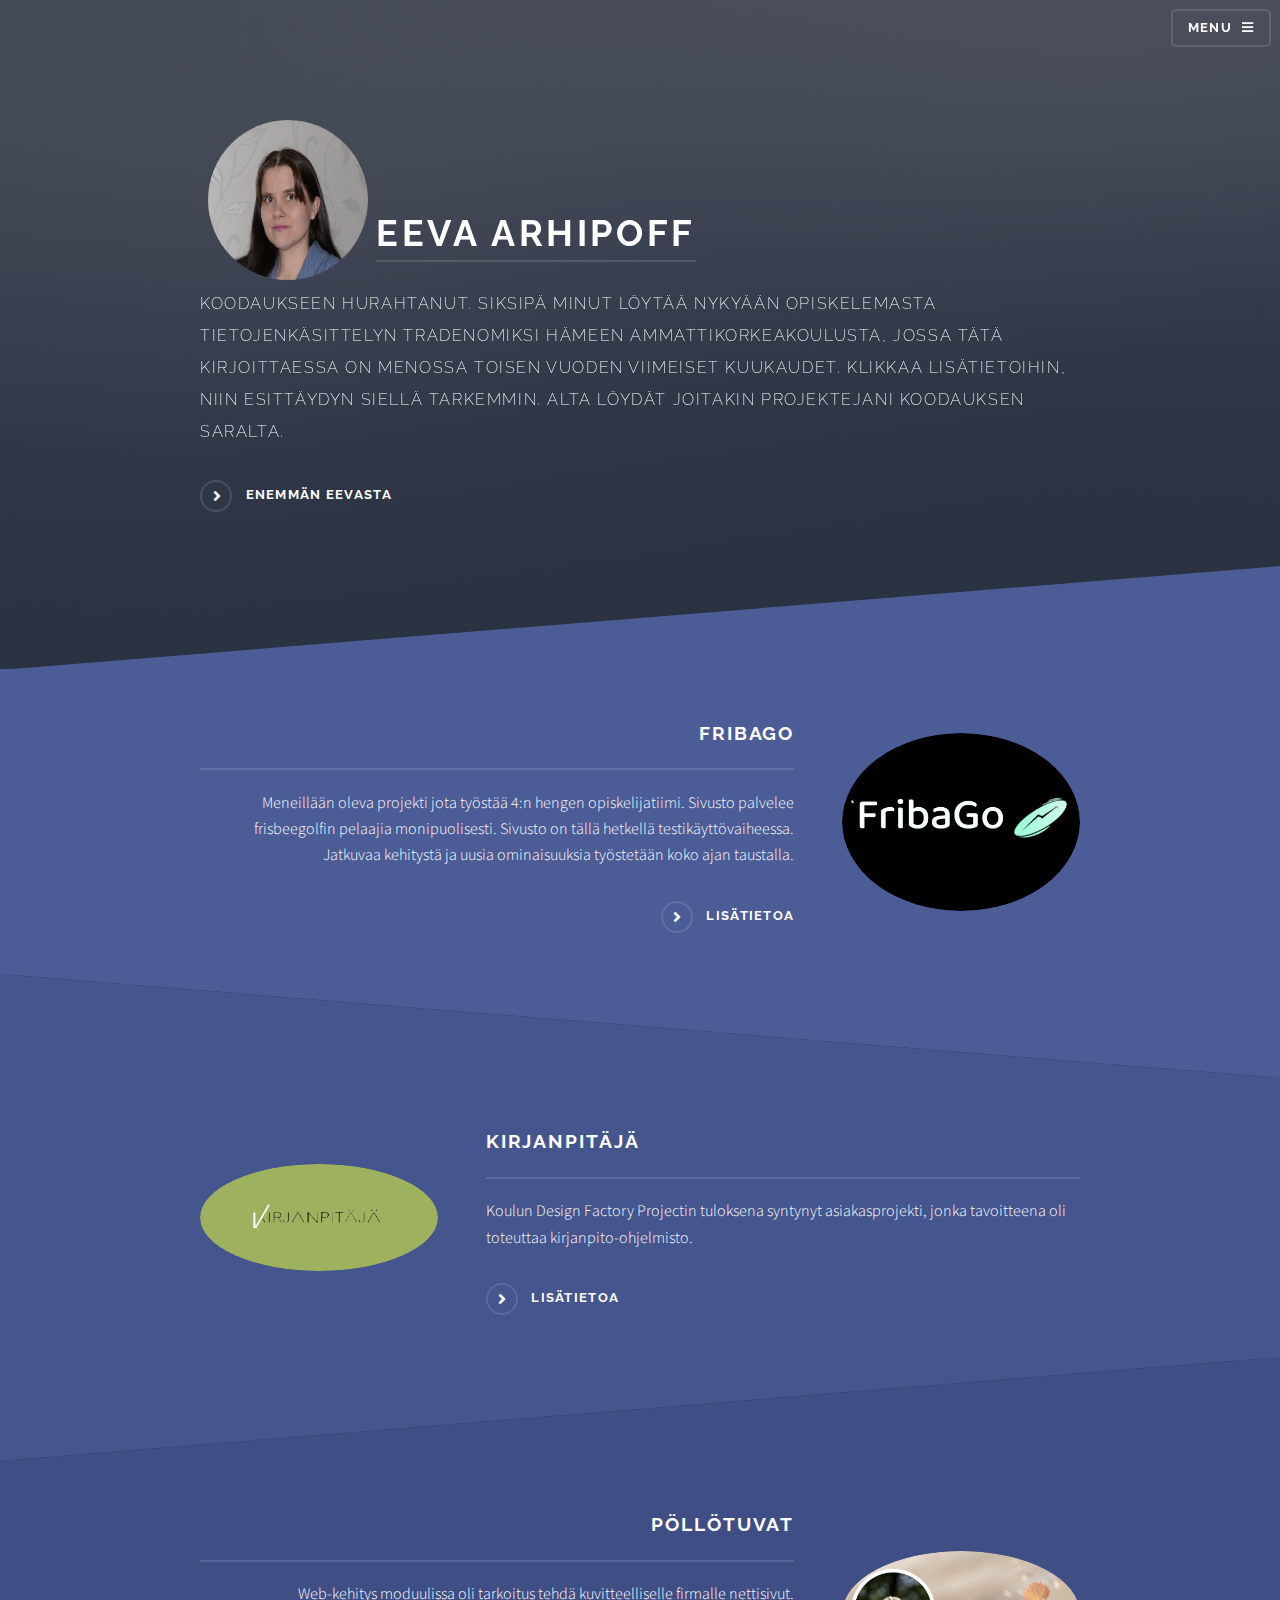
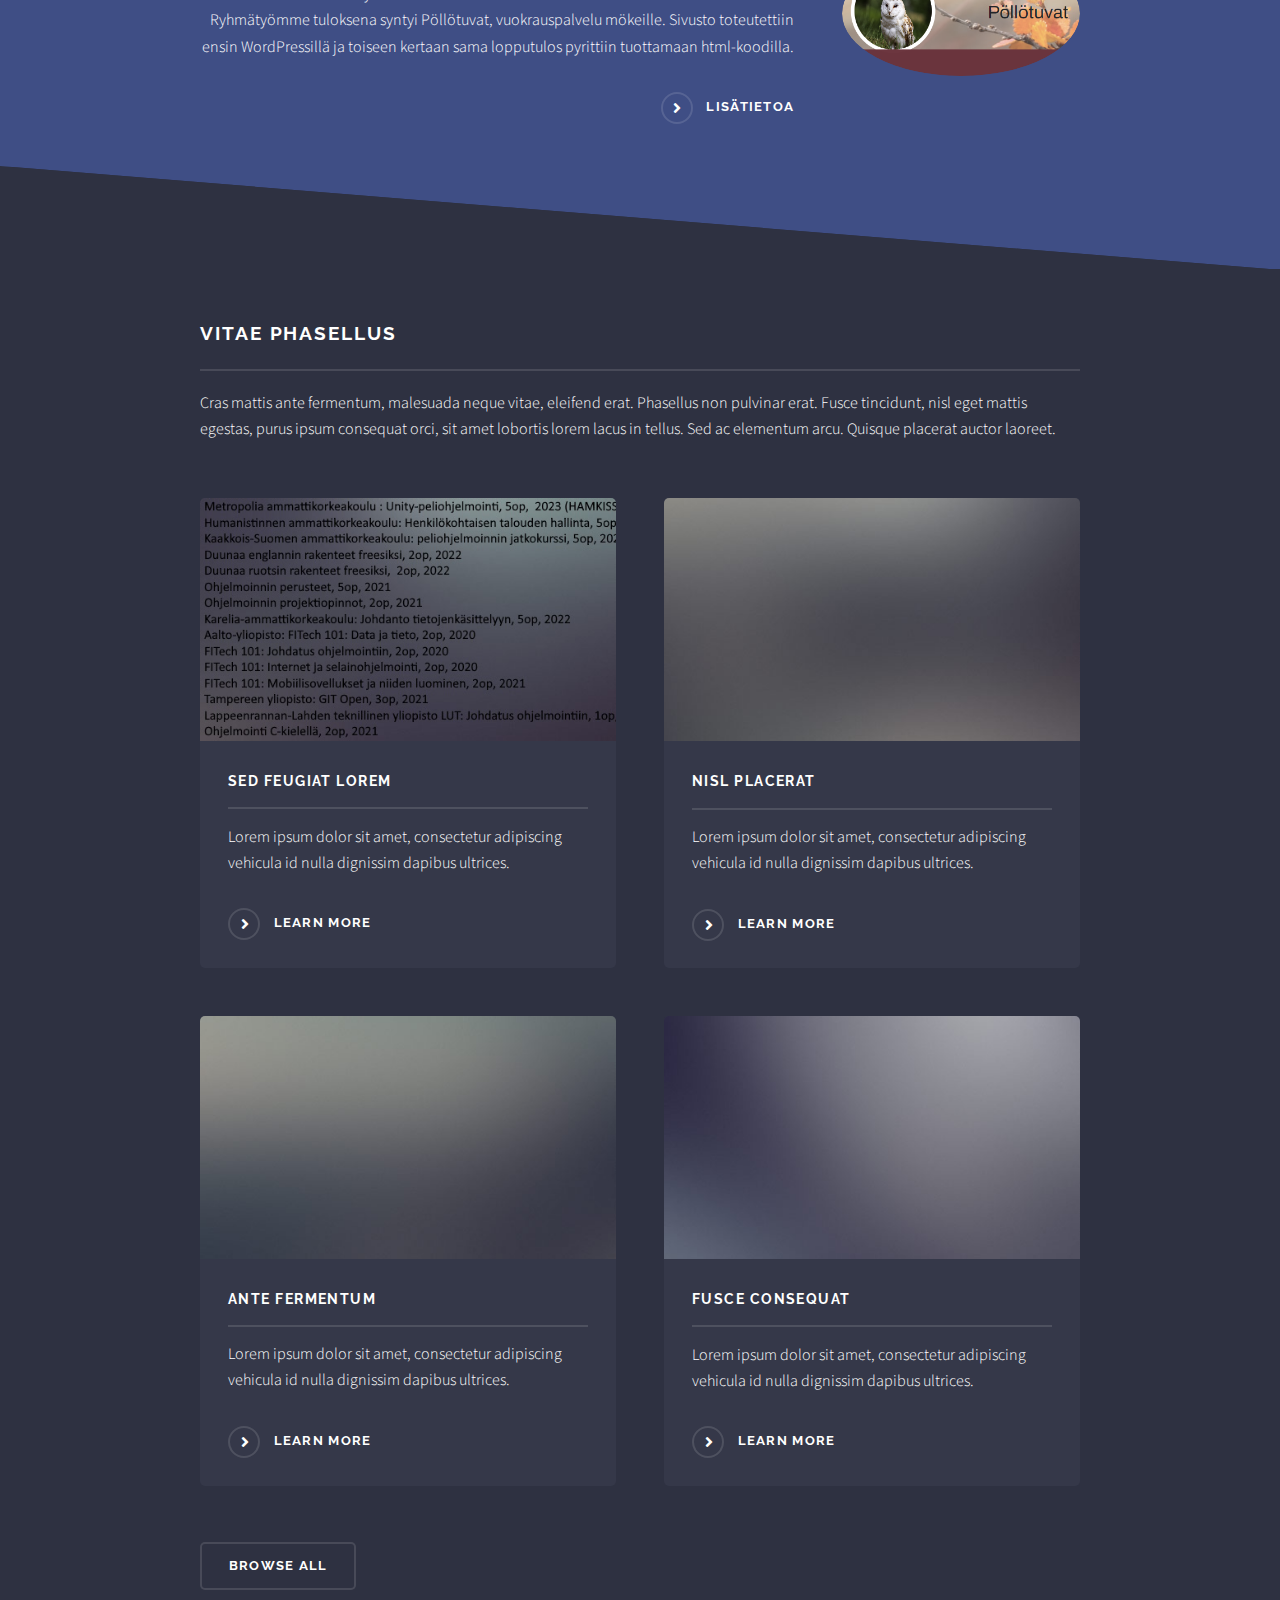
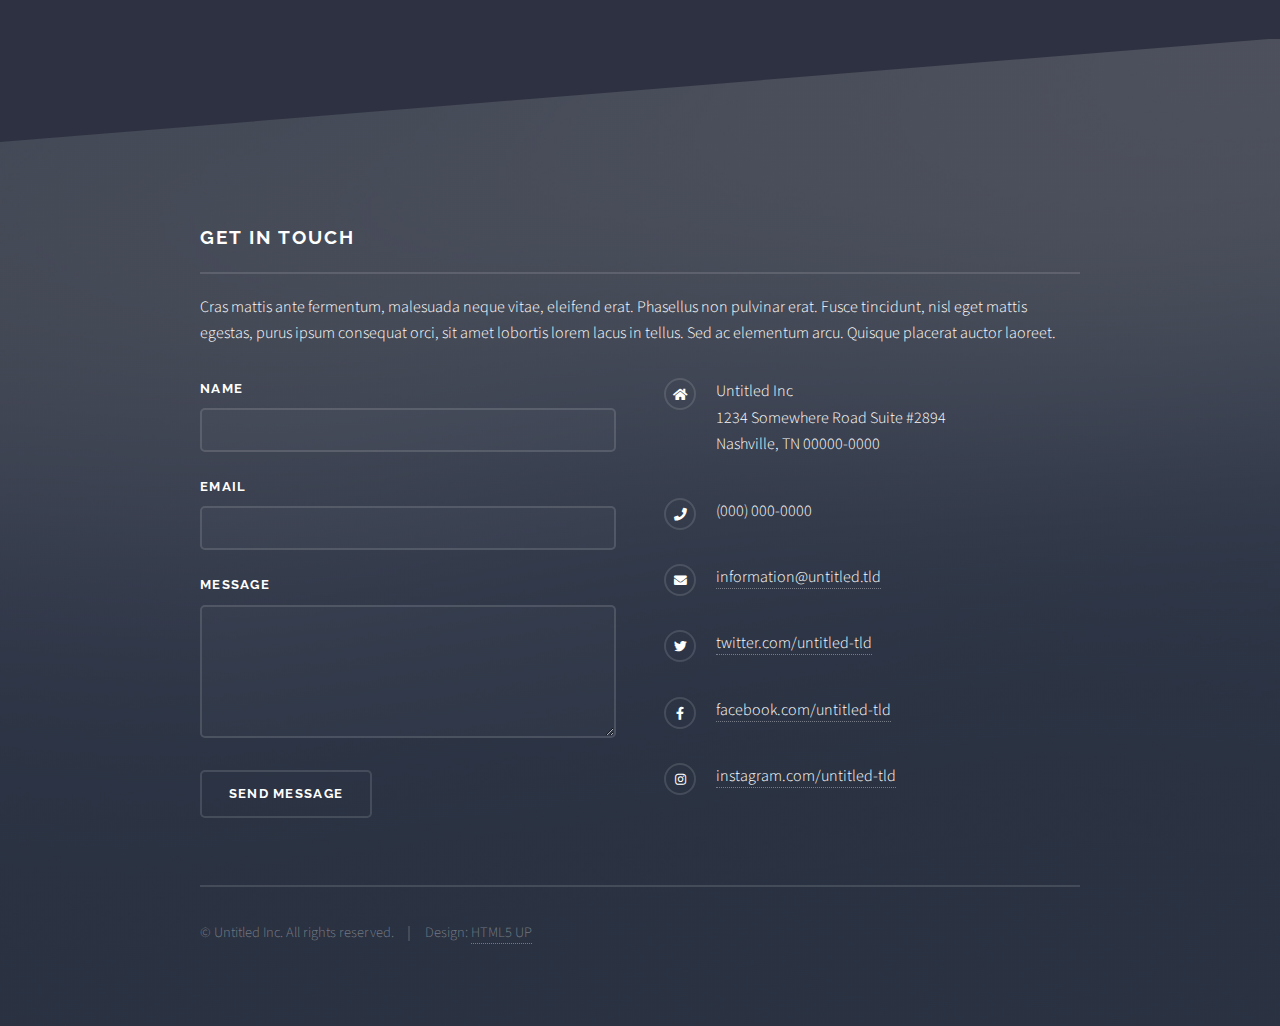
==== index.html @ c04f0156 "First version  added" ====
<!DOCTYPE HTML>
<!--
	Solid State by HTML5 UP
	html5up.net | @ajlkn
	Free for personal and commercial use under the CCA 3.0 license (html5up.net/license)
-->
<html>
	<head>
		<title>Eeva Arhipoff</title>
		<meta charset="utf-8" />
		<meta name="viewport" content="width=device-width, initial-scale=1, user-scalable=no" />
		<link rel="stylesheet" href="assets/css/main.css" />
		<noscript><link rel="stylesheet" href="assets/css/noscript.css" /></noscript>
	</head>
	<body class="is-preload">

		<!-- Page Wrapper -->
			<div id="page-wrapper">

				<!-- Header -->
					<header id="header" class="alt">
						<h1><a href="index.html">PORTFOLIO</a></h1>
						<nav>
							<a href="#menu">Menu</a>
						</nav>
					</header>

				<!-- Menu -->
					<nav id="menu">
						<div class="inner">
							<h2>Menu</h2>
							<ul class="links">
								<li><a href="index.html">Home</a></li>
								<li><a href="generic.html">Generic</a></li>
								<li><a href="elements.html">Elements</a></li>
							</ul>
							<a href="#" class="close">Close</a>
						</div>
					</nav>

				<!-- Banner -->
					<section id="banner">
						<div class="inner">
							<div class="profile">
								<img class="profilePic" src="images/omaKuva.jpg" alt="">
								<h2>Eeva Arhipoff</h2>
							</div>
							
							<p>Koodaukseen hurahtanut. Siksipä minut löytää nykyään opiskelemasta Tietojenkäsittelyn Tradenomiksi Hämeen Ammattikorkeakoulusta, jossa tätä kirjoittaessa on menossa toisen vuoden viimeiset kuukaudet. Klikkaa lisätietoihin, niin esittäydyn siellä tarkemmin. Alta löydät joitakin projektejani koodauksen saralta.</p>
							<a href="omatTiedot.html" class="special">Enemmän Eevasta</a>
						</div>
					</section>

				<!-- Wrapper -->
					<section id="wrapper">

						<!-- One -->
							<section id="one" class="wrapper spotlight style1">
								<div class="inner">
									<a href="fribago.html" class="image"><img src="images/friba.png" alt="" /></a>
									<div class="content">
										<h2 class="major">Fribago</h2>
										<p>Meneillään oleva projekti jota työstää 4:n hengen opiskelijatiimi. Sivusto palvelee frisbeegolfin pelaajia monipuolisesti. Sivusto on tällä hetkellä testikäyttövaiheessa. Jatkuvaa kehitystä ja uusia ominaisuuksia työstetään koko ajan taustalla.</p>
										<a href="fribago.html" class="special">Lisätietoa</a>
									</div>
								</div>
							</section>

						<!-- Two -->
							<section id="two" class="wrapper alt spotlight style2">
								<div class="inner">
									<a href="kirjanpitaja.html" class="image"><img src="images/kirjanpitaja.png" alt="" /></a>
									<div class="content">
										<h2 class="major">Kirjanpitäjä</h2>
										<p>Koulun Design Factory Projectin tuloksena syntynyt asiakasprojekti, jonka tavoitteena oli toteuttaa kirjanpito-ohjelmisto. </p>
										<a href="kirjanpitaja.html" class="special">Lisätietoa</a>
									</div>
								</div>
							</section>

						<!-- Three -->
							<section id="three" class="wrapper spotlight style3">
								<div class="inner">
									<a href="pollotuvat.html" class="image"><img src="images/pollotuvat.png" alt="" /></a>
									<div class="content">
										<h2 class="major">Pöllötuvat</h2>
										<p>Web-kehitys moduulissa oli tarkoitus tehdä kuvitteelliselle firmalle nettisivut. Ryhmätyömme tuloksena syntyi Pöllötuvat, vuokrauspalvelu mökeille. Sivusto toteutettiin ensin WordPressillä ja toiseen kertaan sama lopputulos pyrittiin tuottamaan html-koodilla.</p>
										<a href="pollotuvat.html" class="special">Lisätietoa</a>
									</div>
								</div>
							</section>

						<!-- Four -->
							<section id="four" class="wrapper alt style1">
								<div class="inner">
									<h2 class="major">Vitae phasellus</h2>
									<p>Cras mattis ante fermentum, malesuada neque vitae, eleifend erat. Phasellus non pulvinar erat. Fusce tincidunt, nisl eget mattis egestas, purus ipsum consequat orci, sit amet lobortis lorem lacus in tellus. Sed ac elementum arcu. Quisque placerat auctor laoreet.</p>
									<section class="features">
										<article>
											<a href="#" class="image"><img src="images/pic04.jpg" alt="" /></a>
											<h3 class="major">Sed feugiat lorem</h3>
											<p>Lorem ipsum dolor sit amet, consectetur adipiscing vehicula id nulla dignissim dapibus ultrices.</p>
											<a href="#" class="special">Learn more</a>
										</article>
										<article>
											<a href="#" class="image"><img src="images/pic05.jpg" alt="" /></a>
											<h3 class="major">Nisl placerat</h3>
											<p>Lorem ipsum dolor sit amet, consectetur adipiscing vehicula id nulla dignissim dapibus ultrices.</p>
											<a href="#" class="special">Learn more</a>
										</article>
										<article>
											<a href="#" class="image"><img src="images/pic06.jpg" alt="" /></a>
											<h3 class="major">Ante fermentum</h3>
											<p>Lorem ipsum dolor sit amet, consectetur adipiscing vehicula id nulla dignissim dapibus ultrices.</p>
											<a href="#" class="special">Learn more</a>
										</article>
										<article>
											<a href="#" class="image"><img src="images/pic07.jpg" alt="" /></a>
											<h3 class="major">Fusce consequat</h3>
											<p>Lorem ipsum dolor sit amet, consectetur adipiscing vehicula id nulla dignissim dapibus ultrices.</p>
											<a href="#" class="special">Learn more</a>
										</article>
									</section>
									<ul class="actions">
										<li><a href="#" class="button">Browse All</a></li>
									</ul>
								</div>
							</section>

					</section>

				<!-- Footer -->
					<section id="footer">
						<div class="inner">
							<h2 class="major">Get in touch</h2>
							<p>Cras mattis ante fermentum, malesuada neque vitae, eleifend erat. Phasellus non pulvinar erat. Fusce tincidunt, nisl eget mattis egestas, purus ipsum consequat orci, sit amet lobortis lorem lacus in tellus. Sed ac elementum arcu. Quisque placerat auctor laoreet.</p>
							<form method="post" action="#">
								<div class="fields">
									<div class="field">
										<label for="name">Name</label>
										<input type="text" name="name" id="name" />
									</div>
									<div class="field">
										<label for="email">Email</label>
										<input type="email" name="email" id="email" />
									</div>
									<div class="field">
										<label for="message">Message</label>
										<textarea name="message" id="message" rows="4"></textarea>
									</div>
								</div>
								<ul class="actions">
									<li><input type="submit" value="Send Message" /></li>
								</ul>
							</form>
							<ul class="contact">
								<li class="icon solid fa-home">
									Untitled Inc<br />
									1234 Somewhere Road Suite #2894<br />
									Nashville, TN 00000-0000
								</li>
								<li class="icon solid fa-phone">(000) 000-0000</li>
								<li class="icon solid fa-envelope"><a href="#">information@untitled.tld</a></li>
								<li class="icon brands fa-twitter"><a href="#">twitter.com/untitled-tld</a></li>
								<li class="icon brands fa-facebook-f"><a href="#">facebook.com/untitled-tld</a></li>
								<li class="icon brands fa-instagram"><a href="#">instagram.com/untitled-tld</a></li>
							</ul>
							<ul class="copyright">
								<li>&copy; Untitled Inc. All rights reserved.</li><li>Design: <a href="http://html5up.net">HTML5 UP</a></li>
							</ul>
						</div>
					</section>

			</div>

		<!-- Scripts -->
			<script src="assets/js/jquery.min.js"></script>
			<script src="assets/js/jquery.scrollex.min.js"></script>
			<script src="assets/js/browser.min.js"></script>
			<script src="assets/js/breakpoints.min.js"></script>
			<script src="assets/js/util.js"></script>
			<script src="assets/js/main.js"></script>

	</body>
</html>
---- assets/css/main.css ----
@import url(fontawesome-all.min.css);
@import url("https://fonts.googleapis.com/css?family=Raleway:200,700|Source+Sans+Pro:300,600,300italic,600italic");

/*
	Solid State by HTML5 UP
	html5up.net | @ajlkn
	Free for personal and commercial use under the CCA 3.0 license (html5up.net/license)
*/

html, body, div, span, applet, object,
iframe, h1, h2, h3, h4, h5, h6, p, blockquote,
pre, a, abbr, acronym, address, big, cite,
code, del, dfn, em, img, ins, kbd, q, s, samp,
small, strike, strong, sub, sup, tt, var, b,
u, i, center, dl, dt, dd, ol, ul, li, fieldset,
form, label, legend, table, caption, tbody,
tfoot, thead, tr, th, td, article, aside,
canvas, details, embed, figure, figcaption,
footer, header, hgroup, menu, nav, output, ruby,
section, summary, time, mark, audio, video {
	margin: 0;
	padding: 0;
	border: 0;
	font-size: 100%;
	font: inherit;
	vertical-align: baseline;}

article, aside, details, figcaption, figure,
footer, header, hgroup, menu, nav, section {
	display: block;}

body {
	line-height: 1;
}

ol, ul {
	list-style: none;
}

blockquote, q {
	quotes: none;
}

	blockquote:before, blockquote:after, q:before, q:after {
		content: '';
		content: none;
	}

table {
	border-collapse: collapse;
	border-spacing: 0;
}

body {
	-webkit-text-size-adjust: none;
}

mark {
	background-color: transparent;
	color: inherit;
}

input::-moz-focus-inner {
	border: 0;
	padding: 0;
}

input, select, textarea {
	-moz-appearance: none;
	-webkit-appearance: none;
	-ms-appearance: none;
	appearance: none;
}

/* Basic */

	@-ms-viewport {
		width: device-width;
	}

	body {
		-ms-overflow-style: scrollbar;
	}

	@media screen and (max-width: 480px) {

		html, body {
			min-width: 320px;
		}

	}

	html {
		box-sizing: border-box;
	}

	*, *:before, *:after {
		box-sizing: inherit;
	}

	body {
		background-color: #2e3141;
		background-image: linear-gradient(to top, rgba(46, 49, 65, 0.8), rgba(46, 49, 65, 0.8)), url("../../images/bg.jpg");
		background-size: auto,
 cover;
		background-attachment: fixed,
 fixed;
		background-position: center,
 center;
	}

		body.is-preload *, body.is-preload *:before, body.is-preload *:after {
			-moz-animation: none !important;
			-webkit-animation: none !important;
			-ms-animation: none !important;
			animation: none !important;
			-moz-transition: none !important;
			-webkit-transition: none !important;
			-ms-transition: none !important;
			transition: none !important;
		}

/* Type */

	body, input, select, textarea {
		color: #ffffff;
		font-family: "Source Sans Pro", Helvetica, sans-serif;
		font-size: 16.5pt;
		font-weight: 300;
		line-height: 1.65;
	}

		@media screen and (max-width: 1680px) {

			body, input, select, textarea {
				font-size: 13pt;
			}

		}

		@media screen and (max-width: 1280px) {

			body, input, select, textarea {
				font-size: 12pt;
			}

		}

		@media screen and (max-width: 980px) {

			body, input, select, textarea {
				font-size: 12pt;
			}

		}

		@media screen and (max-width: 736px) {

			body, input, select, textarea {
				font-size: 12pt;
			}

		}

		@media screen and (max-width: 480px) {

			body, input, select, textarea {
				font-size: 12pt;
			}

		}

	a {
		-moz-transition: color 0.2s ease-in-out, border-bottom-color 0.2s ease-in-out;
		-webkit-transition: color 0.2s ease-in-out, border-bottom-color 0.2s ease-in-out;
		-ms-transition: color 0.2s ease-in-out, border-bottom-color 0.2s ease-in-out;
		transition: color 0.2s ease-in-out, border-bottom-color 0.2s ease-in-out;
		border-bottom: dotted 1px rgba(255, 255, 255, 0.35);
		color: #ffffff;
		text-decoration: none;
	}

		a:hover {
			border-bottom-color: transparent;
			color: #ffffff !important;
		}

		a.special:not(.button) {
			text-decoration: none;
			border-bottom: 0;
			display: block;
			font-family: Raleway, Helvetica, sans-serif;
			font-size: 0.8em;
			font-weight: 700;
			letter-spacing: 0.1em;
			margin: 0 0 2em 0;
			text-transform: uppercase;
		}

			a.special:not(.button):before {
				-moz-osx-font-smoothing: grayscale;
				-webkit-font-smoothing: antialiased;
				display: inline-block;
				font-style: normal;
				font-variant: normal;
				text-rendering: auto;
				line-height: 1;
				text-transform: none !important;
				font-family: 'Font Awesome 5 Free';
				font-weight: 900;
			}

			a.special:not(.button):before {
				-moz-transition: background-color 0.2s ease-in-out;
				-webkit-transition: background-color 0.2s ease-in-out;
				-ms-transition: background-color 0.2s ease-in-out;
				transition: background-color 0.2s ease-in-out;
				border-radius: 100%;
				border: solid 2px rgba(255, 255, 255, 0.125);
				content: '\f105';
				display: inline-block;
				font-size: 1.25em;
				height: 2em;
				line-height: 1.75em;
				margin-right: 0.85em;
				text-align: center;
				text-indent: 0.15em;
				vertical-align: middle;
				width: 2em;
			}

			a.special:not(.button):hover:before {
				background-color: rgba(255, 255, 255, 0.025);
			}

			a.special:not(.button):active:before {
				background-color: rgba(255, 255, 255, 0.075);
			}

	strong, b {
		color: #ffffff;
		font-weight: 600;
	}

	em, i {
		font-style: italic;
	}

	p {
		margin: 0 0 2em 0;
	}

	h1, h2, h3, h4, h5, h6 {
		color: #ffffff;
		font-family: Raleway, Helvetica, sans-serif;
		font-weight: 700;
		letter-spacing: 0.1em;
		margin: 0 0 1em 0;
		text-transform: uppercase;
	}

		h1 a, h2 a, h3 a, h4 a, h5 a, h6 a {
			color: inherit;
			text-decoration: none;
			border-bottom: 0;
		}

		h1 span, h2 span, h3 span, h4 span, h5 span, h6 span {
			font-weight: 200;
		}

		h1.major, h2.major, h3.major, h4.major, h5.major, h6.major {
			padding-bottom: 1em;
			border-bottom: solid 2px rgba(255, 255, 255, 0.125);
		}

	h2 {
		font-size: 1.2em;
	}

	h3 {
		font-size: 0.9em;
	}

	h4 {
		font-size: 0.7em;
	}

	h5 {
		font-size: 0.7em;
	}

	h6 {
		font-size: 0.7em;
	}

	@media screen and (max-width: 736px) {

		h2 {
			font-size: 1em;
		}

		h3 {
			font-size: 0.8em;
		}

	}

	sub {
		font-size: 0.8em;
		position: relative;
		top: 0.5em;
	}

	sup {
		font-size: 0.8em;
		position: relative;
		top: -0.5em;
	}

	blockquote {
		border-left: solid 4px rgba(255, 255, 255, 0.125);
		font-style: italic;
		margin: 0 0 2em 0;
		padding: 0.5em 0 0.5em 2em;
	}

	code {
		background: rgba(255, 255, 255, 0.025);
		border-radius: 5px;
		border: solid 2px rgba(255, 255, 255, 0.125);
		font-family: "Courier New", monospace;
		font-size: 0.9em;
		margin: 0 0.25em;
		padding: 0.25em 0.65em;
	}

	pre {
		-webkit-overflow-scrolling: touch;
		font-family: "Courier New", monospace;
		font-size: 0.9em;
		margin: 0 0 2em 0;
	}

		pre code {
			display: block;
			line-height: 1.75em;
			padding: 1em 1.5em;
			overflow-x: auto;
		}

	hr {
		border: 0;
		border-bottom: solid 2px rgba(255, 255, 255, 0.125);
		margin: 2.5em 0;
	}

		hr.major {
			margin: 4em 0;
		}

	.align-left {
		text-align: left;
	}

	.align-center {
		text-align: center;
	}

	.align-right {
		text-align: right;
	}

/* Row */

	.row {
		display: flex;
		flex-wrap: wrap;
		box-sizing: border-box;
		align-items: stretch;
	}

		.row > * {
			box-sizing: border-box;
		}

		.row.gtr-uniform > * > :last-child {
			margin-bottom: 0;
		}

		.row.aln-left {
			justify-content: flex-start;
		}

		.row.aln-center {
			justify-content: center;
		}

		.row.aln-right {
			justify-content: flex-end;
		}

		.row.aln-top {
			align-items: flex-start;
		}

		.row.aln-middle {
			align-items: center;
		}

		.row.aln-bottom {
			align-items: flex-end;
		}

		.row > .imp {
			order: -1;
		}

		.row > .col-1 {
			width: 8.33333%;
		}

		.row > .off-1 {
			margin-left: 8.33333%;
		}

		.row > .col-2 {
			width: 16.66667%;
		}

		.row > .off-2 {
			margin-left: 16.66667%;
		}

		.row > .col-3 {
			width: 25%;
		}

		.row > .off-3 {
			margin-left: 25%;
		}

		.row > .col-4 {
			width: 33.33333%;
		}

		.row > .off-4 {
			margin-left: 33.33333%;
		}

		.row > .col-5 {
			width: 41.66667%;
		}

		.row > .off-5 {
			margin-left: 41.66667%;
		}

		.row > .col-6 {
			width: 50%;
		}

		.row > .off-6 {
			margin-left: 50%;
		}

		.row > .col-7 {
			width: 58.33333%;
		}

		.row > .off-7 {
			margin-left: 58.33333%;
		}

		.row > .col-8 {
			width: 66.66667%;
		}

		.row > .off-8 {
			margin-left: 66.66667%;
		}

		.row > .col-9 {
			width: 75%;
		}

		.row > .off-9 {
			margin-left: 75%;
		}

		.row > .col-10 {
			width: 83.33333%;
		}

		.row > .off-10 {
			margin-left: 83.33333%;
		}

		.row > .col-11 {
			width: 91.66667%;
		}

		.row > .off-11 {
			margin-left: 91.66667%;
		}

		.row > .col-12 {
			width: 100%;
		}

		.row > .off-12 {
			margin-left: 100%;
		}

		.row.gtr-0 {
			margin-top: 0;
			margin-left: 0em;
		}

			.row.gtr-0 > * {
				padding: 0 0 0 0em;
			}

			.row.gtr-0.gtr-uniform {
				margin-top: 0em;
			}

				.row.gtr-0.gtr-uniform > * {
					padding-top: 0em;
				}

		.row.gtr-25 {
			margin-top: 0;
			margin-left: -0.4375em;
		}

			.row.gtr-25 > * {
				padding: 0 0 0 0.4375em;
			}

			.row.gtr-25.gtr-uniform {
				margin-top: -0.4375em;
			}

				.row.gtr-25.gtr-uniform > * {
					padding-top: 0.4375em;
				}

		.row.gtr-50 {
			margin-top: 0;
			margin-left: -0.875em;
		}

			.row.gtr-50 > * {
				padding: 0 0 0 0.875em;
			}

			.row.gtr-50.gtr-uniform {
				margin-top: -0.875em;
			}

				.row.gtr-50.gtr-uniform > * {
					padding-top: 0.875em;
				}

		.row {
			margin-top: 0;
			margin-left: -1.75em;
		}

			.row > * {
				padding: 0 0 0 1.75em;
			}

			.row.gtr-uniform {
				margin-top: -1.75em;
			}

				.row.gtr-uniform > * {
					padding-top: 1.75em;
				}

		.row.gtr-150 {
			margin-top: 0;
			margin-left: -2.625em;
		}

			.row.gtr-150 > * {
				padding: 0 0 0 2.625em;
			}

			.row.gtr-150.gtr-uniform {
				margin-top: -2.625em;
			}

				.row.gtr-150.gtr-uniform > * {
					padding-top: 2.625em;
				}

		.row.gtr-200 {
			margin-top: 0;
			margin-left: -3.5em;
		}

			.row.gtr-200 > * {
				padding: 0 0 0 3.5em;
			}

			.row.gtr-200.gtr-uniform {
				margin-top: -3.5em;
			}

				.row.gtr-200.gtr-uniform > * {
					padding-top: 3.5em;
				}

		@media screen and (max-width: 1680px) {

			.row {
				display: flex;
				flex-wrap: wrap;
				box-sizing: border-box;
				align-items: stretch;
			}

				.row > * {
					box-sizing: border-box;
				}

				.row.gtr-uniform > * > :last-child {
					margin-bottom: 0;
				}

				.row.aln-left {
					justify-content: flex-start;
				}

				.row.aln-center {
					justify-content: center;
				}

				.row.aln-right {
					justify-content: flex-end;
				}

				.row.aln-top {
					align-items: flex-start;
				}

				.row.aln-middle {
					align-items: center;
				}

				.row.aln-bottom {
					align-items: flex-end;
				}

				.row > .imp-xlarge {
					order: -1;
				}

				.row > .col-1-xlarge {
					width: 8.33333%;
				}

				.row > .off-1-xlarge {
					margin-left: 8.33333%;
				}

				.row > .col-2-xlarge {
					width: 16.66667%;
				}

				.row > .off-2-xlarge {
					margin-left: 16.66667%;
				}

				.row > .col-3-xlarge {
					width: 25%;
				}

				.row > .off-3-xlarge {
					margin-left: 25%;
				}

				.row > .col-4-xlarge {
					width: 33.33333%;
				}

				.row > .off-4-xlarge {
					margin-left: 33.33333%;
				}

				.row > .col-5-xlarge {
					width: 41.66667%;
				}

				.row > .off-5-xlarge {
					margin-left: 41.66667%;
				}

				.row > .col-6-xlarge {
					width: 50%;
				}

				.row > .off-6-xlarge {
					margin-left: 50%;
				}

				.row > .col-7-xlarge {
					width: 58.33333%;
				}

				.row > .off-7-xlarge {
					margin-left: 58.33333%;
				}

				.row > .col-8-xlarge {
					width: 66.66667%;
				}

				.row > .off-8-xlarge {
					margin-left: 66.66667%;
				}

				.row > .col-9-xlarge {
					width: 75%;
				}

				.row > .off-9-xlarge {
					margin-left: 75%;
				}

				.row > .col-10-xlarge {
					width: 83.33333%;
				}

				.row > .off-10-xlarge {
					margin-left: 83.33333%;
				}

				.row > .col-11-xlarge {
					width: 91.66667%;
				}

				.row > .off-11-xlarge {
					margin-left: 91.66667%;
				}

				.row > .col-12-xlarge {
					width: 100%;
				}

				.row > .off-12-xlarge {
					margin-left: 100%;
				}

				.row.gtr-0 {
					margin-top: 0;
					margin-left: 0em;
				}

					.row.gtr-0 > * {
						padding: 0 0 0 0em;
					}

					.row.gtr-0.gtr-uniform {
						margin-top: 0em;
					}

						.row.gtr-0.gtr-uniform > * {
							padding-top: 0em;
						}

				.row.gtr-25 {
					margin-top: 0;
					margin-left: -0.4375em;
				}

					.row.gtr-25 > * {
						padding: 0 0 0 0.4375em;
					}

					.row.gtr-25.gtr-uniform {
						margin-top: -0.4375em;
					}

						.row.gtr-25.gtr-uniform > * {
							padding-top: 0.4375em;
						}

				.row.gtr-50 {
					margin-top: 0;
					margin-left: -0.875em;
				}

					.row.gtr-50 > * {
						padding: 0 0 0 0.875em;
					}

					.row.gtr-50.gtr-uniform {
						margin-top: -0.875em;
					}

						.row.gtr-50.gtr-uniform > * {
							padding-top: 0.875em;
						}

				.row {
					margin-top: 0;
					margin-left: -1.75em;
				}

					.row > * {
						padding: 0 0 0 1.75em;
					}

					.row.gtr-uniform {
						margin-top: -1.75em;
					}

						.row.gtr-uniform > * {
							padding-top: 1.75em;
						}

				.row.gtr-150 {
					margin-top: 0;
					margin-left: -2.625em;
				}

					.row.gtr-150 > * {
						padding: 0 0 0 2.625em;
					}

					.row.gtr-150.gtr-uniform {
						margin-top: -2.625em;
					}

						.row.gtr-150.gtr-uniform > * {
							padding-top: 2.625em;
						}

				.row.gtr-200 {
					margin-top: 0;
					margin-left: -3.5em;
				}

					.row.gtr-200 > * {
						padding: 0 0 0 3.5em;
					}

					.row.gtr-200.gtr-uniform {
						margin-top: -3.5em;
					}

						.row.gtr-200.gtr-uniform > * {
							padding-top: 3.5em;
						}

		}

		@media screen and (max-width: 1280px) {

			.row {
				display: flex;
				flex-wrap: wrap;
				box-sizing: border-box;
				align-items: stretch;
			}

				.row > * {
					box-sizing: border-box;
				}

				.row.gtr-uniform > * > :last-child {
					margin-bottom: 0;
				}

				.row.aln-left {
					justify-content: flex-start;
				}

				.row.aln-center {
					justify-content: center;
				}

				.row.aln-right {
					justify-content: flex-end;
				}

				.row.aln-top {
					align-items: flex-start;
				}

				.row.aln-middle {
					align-items: center;
				}

				.row.aln-bottom {
					align-items: flex-end;
				}

				.row > .imp-large {
					order: -1;
				}

				.row > .col-1-large {
					width: 8.33333%;
				}

				.row > .off-1-large {
					margin-left: 8.33333%;
				}

				.row > .col-2-large {
					width: 16.66667%;
				}

				.row > .off-2-large {
					margin-left: 16.66667%;
				}

				.row > .col-3-large {
					width: 25%;
				}

				.row > .off-3-large {
					margin-left: 25%;
				}

				.row > .col-4-large {
					width: 33.33333%;
				}

				.row > .off-4-large {
					margin-left: 33.33333%;
				}

				.row > .col-5-large {
					width: 41.66667%;
				}

				.row > .off-5-large {
					margin-left: 41.66667%;
				}

				.row > .col-6-large {
					width: 50%;
				}

				.row > .off-6-large {
					margin-left: 50%;
				}

				.row > .col-7-large {
					width: 58.33333%;
				}

				.row > .off-7-large {
					margin-left: 58.33333%;
				}

				.row > .col-8-large {
					width: 66.66667%;
				}

				.row > .off-8-large {
					margin-left: 66.66667%;
				}

				.row > .col-9-large {
					width: 75%;
				}

				.row > .off-9-large {
					margin-left: 75%;
				}

				.row > .col-10-large {
					width: 83.33333%;
				}

				.row > .off-10-large {
					margin-left: 83.33333%;
				}

				.row > .col-11-large {
					width: 91.66667%;
				}

				.row > .off-11-large {
					margin-left: 91.66667%;
				}

				.row > .col-12-large {
					width: 100%;
				}

				.row > .off-12-large {
					margin-left: 100%;
				}

				.row.gtr-0 {
					margin-top: 0;
					margin-left: 0em;
				}

					.row.gtr-0 > * {
						padding: 0 0 0 0em;
					}

					.row.gtr-0.gtr-uniform {
						margin-top: 0em;
					}

						.row.gtr-0.gtr-uniform > * {
							padding-top: 0em;
						}

				.row.gtr-25 {
					margin-top: 0;
					margin-left: -0.4375em;
				}

					.row.gtr-25 > * {
						padding: 0 0 0 0.4375em;
					}

					.row.gtr-25.gtr-uniform {
						margin-top: -0.4375em;
					}

						.row.gtr-25.gtr-uniform > * {
							padding-top: 0.4375em;
						}

				.row.gtr-50 {
					margin-top: 0;
					margin-left: -0.875em;
				}

					.row.gtr-50 > * {
						padding: 0 0 0 0.875em;
					}

					.row.gtr-50.gtr-uniform {
						margin-top: -0.875em;
					}

						.row.gtr-50.gtr-uniform > * {
							padding-top: 0.875em;
						}

				.row {
					margin-top: 0;
					margin-left: -1.75em;
				}

					.row > * {
						padding: 0 0 0 1.75em;
					}

					.row.gtr-uniform {
						margin-top: -1.75em;
					}

						.row.gtr-uniform > * {
							padding-top: 1.75em;
						}

				.row.gtr-150 {
					margin-top: 0;
					margin-left: -2.625em;
				}

					.row.gtr-150 > * {
						padding: 0 0 0 2.625em;
					}

					.row.gtr-150.gtr-uniform {
						margin-top: -2.625em;
					}

						.row.gtr-150.gtr-uniform > * {
							padding-top: 2.625em;
						}

				.row.gtr-200 {
					margin-top: 0;
					margin-left: -3.5em;
				}

					.row.gtr-200 > * {
						padding: 0 0 0 3.5em;
					}

					.row.gtr-200.gtr-uniform {
						margin-top: -3.5em;
					}

						.row.gtr-200.gtr-uniform > * {
							padding-top: 3.5em;
						}

		}

		@media screen and (max-width: 980px) {

			.row {
				display: flex;
				flex-wrap: wrap;
				box-sizing: border-box;
				align-items: stretch;
			}

				.row > * {
					box-sizing: border-box;
				}

				.row.gtr-uniform > * > :last-child {
					margin-bottom: 0;
				}

				.row.aln-left {
					justify-content: flex-start;
				}

				.row.aln-center {
					justify-content: center;
				}

				.row.aln-right {
					justify-content: flex-end;
				}

				.row.aln-top {
					align-items: flex-start;
				}

				.row.aln-middle {
					align-items: center;
				}

				.row.aln-bottom {
					align-items: flex-end;
				}

				.row > .imp-medium {
					order: -1;
				}

				.row > .col-1-medium {
					width: 8.33333%;
				}

				.row > .off-1-medium {
					margin-left: 8.33333%;
				}

				.row > .col-2-medium {
					width: 16.66667%;
				}

				.row > .off-2-medium {
					margin-left: 16.66667%;
				}

				.row > .col-3-medium {
					width: 25%;
				}

				.row > .off-3-medium {
					margin-left: 25%;
				}

				.row > .col-4-medium {
					width: 33.33333%;
				}

				.row > .off-4-medium {
					margin-left: 33.33333%;
				}

				.row > .col-5-medium {
					width: 41.66667%;
				}

				.row > .off-5-medium {
					margin-left: 41.66667%;
				}

				.row > .col-6-medium {
					width: 50%;
				}

				.row > .off-6-medium {
					margin-left: 50%;
				}

				.row > .col-7-medium {
					width: 58.33333%;
				}

				.row > .off-7-medium {
					margin-left: 58.33333%;
				}

				.row > .col-8-medium {
					width: 66.66667%;
				}

				.row > .off-8-medium {
					margin-left: 66.66667%;
				}

				.row > .col-9-medium {
					width: 75%;
				}

				.row > .off-9-medium {
					margin-left: 75%;
				}

				.row > .col-10-medium {
					width: 83.33333%;
				}

				.row > .off-10-medium {
					margin-left: 83.33333%;
				}

				.row > .col-11-medium {
					width: 91.66667%;
				}

				.row > .off-11-medium {
					margin-left: 91.66667%;
				}

				.row > .col-12-medium {
					width: 100%;
				}

				.row > .off-12-medium {
					margin-left: 100%;
				}

				.row.gtr-0 {
					margin-top: 0;
					margin-left: 0em;
				}

					.row.gtr-0 > * {
						padding: 0 0 0 0em;
					}

					.row.gtr-0.gtr-uniform {
						margin-top: 0em;
					}

						.row.gtr-0.gtr-uniform > * {
							padding-top: 0em;
						}

				.row.gtr-25 {
					margin-top: 0;
					margin-left: -0.4375em;
				}

					.row.gtr-25 > * {
						padding: 0 0 0 0.4375em;
					}

					.row.gtr-25.gtr-uniform {
						margin-top: -0.4375em;
					}

						.row.gtr-25.gtr-uniform > * {
							padding-top: 0.4375em;
						}

				.row.gtr-50 {
					margin-top: 0;
					margin-left: -0.875em;
				}

					.row.gtr-50 > * {
						padding: 0 0 0 0.875em;
					}

					.row.gtr-50.gtr-uniform {
						margin-top: -0.875em;
					}

						.row.gtr-50.gtr-uniform > * {
							padding-top: 0.875em;
						}

				.row {
					margin-top: 0;
					margin-left: -1.75em;
				}

					.row > * {
						padding: 0 0 0 1.75em;
					}

					.row.gtr-uniform {
						margin-top: -1.75em;
					}

						.row.gtr-uniform > * {
							padding-top: 1.75em;
						}

				.row.gtr-150 {
					margin-top: 0;
					margin-left: -2.625em;
				}

					.row.gtr-150 > * {
						padding: 0 0 0 2.625em;
					}

					.row.gtr-150.gtr-uniform {
						margin-top: -2.625em;
					}

						.row.gtr-150.gtr-uniform > * {
							padding-top: 2.625em;
						}

				.row.gtr-200 {
					margin-top: 0;
					margin-left: -3.5em;
				}

					.row.gtr-200 > * {
						padding: 0 0 0 3.5em;
					}

					.row.gtr-200.gtr-uniform {
						margin-top: -3.5em;
					}

						.row.gtr-200.gtr-uniform > * {
							padding-top: 3.5em;
						}

		}

		@media screen and (max-width: 736px) {

			.row {
				display: flex;
				flex-wrap: wrap;
				box-sizing: border-box;
				align-items: stretch;
			}

				.row > * {
					box-sizing: border-box;
				}

				.row.gtr-uniform > * > :last-child {
					margin-bottom: 0;
				}

				.row.aln-left {
					justify-content: flex-start;
				}

				.row.aln-center {
					justify-content: center;
				}

				.row.aln-right {
					justify-content: flex-end;
				}

				.row.aln-top {
					align-items: flex-start;
				}

				.row.aln-middle {
					align-items: center;
				}

				.row.aln-bottom {
					align-items: flex-end;
				}

				.row > .imp-small {
					order: -1;
				}

				.row > .col-1-small {
					width: 8.33333%;
				}

				.row > .off-1-small {
					margin-left: 8.33333%;
				}

				.row > .col-2-small {
					width: 16.66667%;
				}

				.row > .off-2-small {
					margin-left: 16.66667%;
				}

				.row > .col-3-small {
					width: 25%;
				}

				.row > .off-3-small {
					margin-left: 25%;
				}

				.row > .col-4-small {
					width: 33.33333%;
				}

				.row > .off-4-small {
					margin-left: 33.33333%;
				}

				.row > .col-5-small {
					width: 41.66667%;
				}

				.row > .off-5-small {
					margin-left: 41.66667%;
				}

				.row > .col-6-small {
					width: 50%;
				}

				.row > .off-6-small {
					margin-left: 50%;
				}

				.row > .col-7-small {
					width: 58.33333%;
				}

				.row > .off-7-small {
					margin-left: 58.33333%;
				}

				.row > .col-8-small {
					width: 66.66667%;
				}

				.row > .off-8-small {
					margin-left: 66.66667%;
				}

				.row > .col-9-small {
					width: 75%;
				}

				.row > .off-9-small {
					margin-left: 75%;
				}

				.row > .col-10-small {
					width: 83.33333%;
				}

				.row > .off-10-small {
					margin-left: 83.33333%;
				}

				.row > .col-11-small {
					width: 91.66667%;
				}

				.row > .off-11-small {
					margin-left: 91.66667%;
				}

				.row > .col-12-small {
					width: 100%;
				}

				.row > .off-12-small {
					margin-left: 100%;
				}

				.row.gtr-0 {
					margin-top: 0;
					margin-left: 0em;
				}

					.row.gtr-0 > * {
						padding: 0 0 0 0em;
					}

					.row.gtr-0.gtr-uniform {
						margin-top: 0em;
					}

						.row.gtr-0.gtr-uniform > * {
							padding-top: 0em;
						}

				.row.gtr-25 {
					margin-top: 0;
					margin-left: -0.3125em;
				}

					.row.gtr-25 > * {
						padding: 0 0 0 0.3125em;
					}

					.row.gtr-25.gtr-uniform {
						margin-top: -0.3125em;
					}

						.row.gtr-25.gtr-uniform > * {
							padding-top: 0.3125em;
						}

				.row.gtr-50 {
					margin-top: 0;
					margin-left: -0.625em;
				}

					.row.gtr-50 > * {
						padding: 0 0 0 0.625em;
					}

					.row.gtr-50.gtr-uniform {
						margin-top: -0.625em;
					}

						.row.gtr-50.gtr-uniform > * {
							padding-top: 0.625em;
						}

				.row {
					margin-top: 0;
					margin-left: -1.25em;
				}

					.row > * {
						padding: 0 0 0 1.25em;
					}

					.row.gtr-uniform {
						margin-top: -1.25em;
					}

						.row.gtr-uniform > * {
							padding-top: 1.25em;
						}

				.row.gtr-150 {
					margin-top: 0;
					margin-left: -1.875em;
				}

					.row.gtr-150 > * {
						padding: 0 0 0 1.875em;
					}

					.row.gtr-150.gtr-uniform {
						margin-top: -1.875em;
					}

						.row.gtr-150.gtr-uniform > * {
							padding-top: 1.875em;
						}

				.row.gtr-200 {
					margin-top: 0;
					margin-left: -2.5em;
				}

					.row.gtr-200 > * {
						padding: 0 0 0 2.5em;
					}

					.row.gtr-200.gtr-uniform {
						margin-top: -2.5em;
					}

						.row.gtr-200.gtr-uniform > * {
							padding-top: 2.5em;
						}

		}

		@media screen and (max-width: 480px) {

			.row {
				display: flex;
				flex-wrap: wrap;
				box-sizing: border-box;
				align-items: stretch;
			}

				.row > * {
					box-sizing: border-box;
				}

				.row.gtr-uniform > * > :last-child {
					margin-bottom: 0;
				}

				.row.aln-left {
					justify-content: flex-start;
				}

				.row.aln-center {
					justify-content: center;
				}

				.row.aln-right {
					justify-content: flex-end;
				}

				.row.aln-top {
					align-items: flex-start;
				}

				.row.aln-middle {
					align-items: center;
				}

				.row.aln-bottom {
					align-items: flex-end;
				}

				.row > .imp-xsmall {
					order: -1;
				}

				.row > .col-1-xsmall {
					width: 8.33333%;
				}

				.row > .off-1-xsmall {
					margin-left: 8.33333%;
				}

				.row > .col-2-xsmall {
					width: 16.66667%;
				}

				.row > .off-2-xsmall {
					margin-left: 16.66667%;
				}

				.row > .col-3-xsmall {
					width: 25%;
				}

				.row > .off-3-xsmall {
					margin-left: 25%;
				}

				.row > .col-4-xsmall {
					width: 33.33333%;
				}

				.row > .off-4-xsmall {
					margin-left: 33.33333%;
				}

				.row > .col-5-xsmall {
					width: 41.66667%;
				}

				.row > .off-5-xsmall {
					margin-left: 41.66667%;
				}

				.row > .col-6-xsmall {
					width: 50%;
				}

				.row > .off-6-xsmall {
					margin-left: 50%;
				}

				.row > .col-7-xsmall {
					width: 58.33333%;
				}

				.row > .off-7-xsmall {
					margin-left: 58.33333%;
				}

				.row > .col-8-xsmall {
					width: 66.66667%;
				}

				.row > .off-8-xsmall {
					margin-left: 66.66667%;
				}

				.row > .col-9-xsmall {
					width: 75%;
				}

				.row > .off-9-xsmall {
					margin-left: 75%;
				}

				.row > .col-10-xsmall {
					width: 83.33333%;
				}

				.row > .off-10-xsmall {
					margin-left: 83.33333%;
				}

				.row > .col-11-xsmall {
					width: 91.66667%;
				}

				.row > .off-11-xsmall {
					margin-left: 91.66667%;
				}

				.row > .col-12-xsmall {
					width: 100%;
				}

				.row > .off-12-xsmall {
					margin-left: 100%;
				}

				.row.gtr-0 {
					margin-top: 0;
					margin-left: 0em;
				}

					.row.gtr-0 > * {
						padding: 0 0 0 0em;
					}

					.row.gtr-0.gtr-uniform {
						margin-top: 0em;
					}

						.row.gtr-0.gtr-uniform > * {
							padding-top: 0em;
						}

				.row.gtr-25 {
					margin-top: 0;
					margin-left: -0.3125em;
				}

					.row.gtr-25 > * {
						padding: 0 0 0 0.3125em;
					}

					.row.gtr-25.gtr-uniform {
						margin-top: -0.3125em;
					}

						.row.gtr-25.gtr-uniform > * {
							padding-top: 0.3125em;
						}

				.row.gtr-50 {
					margin-top: 0;
					margin-left: -0.625em;
				}

					.row.gtr-50 > * {
						padding: 0 0 0 0.625em;
					}

					.row.gtr-50.gtr-uniform {
						margin-top: -0.625em;
					}

						.row.gtr-50.gtr-uniform > * {
							padding-top: 0.625em;
						}

				.row {
					margin-top: 0;
					margin-left: -1.25em;
				}

					.row > * {
						padding: 0 0 0 1.25em;
					}

					.row.gtr-uniform {
						margin-top: -1.25em;
					}

						.row.gtr-uniform > * {
							padding-top: 1.25em;
						}

				.row.gtr-150 {
					margin-top: 0;
					margin-left: -1.875em;
				}

					.row.gtr-150 > * {
						padding: 0 0 0 1.875em;
					}

					.row.gtr-150.gtr-uniform {
						margin-top: -1.875em;
					}

						.row.gtr-150.gtr-uniform > * {
							padding-top: 1.875em;
						}

				.row.gtr-200 {
					margin-top: 0;
					margin-left: -2.5em;
				}

					.row.gtr-200 > * {
						padding: 0 0 0 2.5em;
					}

					.row.gtr-200.gtr-uniform {
						margin-top: -2.5em;
					}

						.row.gtr-200.gtr-uniform > * {
							padding-top: 2.5em;
						}

		}

		@media screen and (max-width: 360px) {

			.row {
				display: flex;
				flex-wrap: wrap;
				box-sizing: border-box;
				align-items: stretch;
			}

				.row > * {
					box-sizing: border-box;
				}

				.row.gtr-uniform > * > :last-child {
					margin-bottom: 0;
				}

				.row.aln-left {
					justify-content: flex-start;
				}

				.row.aln-center {
					justify-content: center;
				}

				.row.aln-right {
					justify-content: flex-end;
				}

				.row.aln-top {
					align-items: flex-start;
				}

				.row.aln-middle {
					align-items: center;
				}

				.row.aln-bottom {
					align-items: flex-end;
				}

				.row > .imp-xxsmall {
					order: -1;
				}

				.row > .col-1-xxsmall {
					width: 8.33333%;
				}

				.row > .off-1-xxsmall {
					margin-left: 8.33333%;
				}

				.row > .col-2-xxsmall {
					width: 16.66667%;
				}

				.row > .off-2-xxsmall {
					margin-left: 16.66667%;
				}

				.row > .col-3-xxsmall {
					width: 25%;
				}

				.row > .off-3-xxsmall {
					margin-left: 25%;
				}

				.row > .col-4-xxsmall {
					width: 33.33333%;
				}

				.row > .off-4-xxsmall {
					margin-left: 33.33333%;
				}

				.row > .col-5-xxsmall {
					width: 41.66667%;
				}

				.row > .off-5-xxsmall {
					margin-left: 41.66667%;
				}

				.row > .col-6-xxsmall {
					width: 50%;
				}

				.row > .off-6-xxsmall {
					margin-left: 50%;
				}

				.row > .col-7-xxsmall {
					width: 58.33333%;
				}

				.row > .off-7-xxsmall {
					margin-left: 58.33333%;
				}

				.row > .col-8-xxsmall {
					width: 66.66667%;
				}

				.row > .off-8-xxsmall {
					margin-left: 66.66667%;
				}

				.row > .col-9-xxsmall {
					width: 75%;
				}

				.row > .off-9-xxsmall {
					margin-left: 75%;
				}

				.row > .col-10-xxsmall {
					width: 83.33333%;
				}

				.row > .off-10-xxsmall {
					margin-left: 83.33333%;
				}

				.row > .col-11-xxsmall {
					width: 91.66667%;
				}

				.row > .off-11-xxsmall {
					margin-left: 91.66667%;
				}

				.row > .col-12-xxsmall {
					width: 100%;
				}

				.row > .off-12-xxsmall {
					margin-left: 100%;
				}

				.row.gtr-0 {
					margin-top: 0;
					margin-left: 0em;
				}

					.row.gtr-0 > * {
						padding: 0 0 0 0em;
					}

					.row.gtr-0.gtr-uniform {
						margin-top: 0em;
					}

						.row.gtr-0.gtr-uniform > * {
							padding-top: 0em;
						}

				.row.gtr-25 {
					margin-top: 0;
					margin-left: -0.3125em;
				}

					.row.gtr-25 > * {
						padding: 0 0 0 0.3125em;
					}

					.row.gtr-25.gtr-uniform {
						margin-top: -0.3125em;
					}

						.row.gtr-25.gtr-uniform > * {
							padding-top: 0.3125em;
						}

				.row.gtr-50 {
					margin-top: 0;
					margin-left: -0.625em;
				}

					.row.gtr-50 > * {
						padding: 0 0 0 0.625em;
					}

					.row.gtr-50.gtr-uniform {
						margin-top: -0.625em;
					}

						.row.gtr-50.gtr-uniform > * {
							padding-top: 0.625em;
						}

				.row {
					margin-top: 0;
					margin-left: -1.25em;
				}

					.row > * {
						padding: 0 0 0 1.25em;
					}

					.row.gtr-uniform {
						margin-top: -1.25em;
					}

						.row.gtr-uniform > * {
							padding-top: 1.25em;
						}

				.row.gtr-150 {
					margin-top: 0;
					margin-left: -1.875em;
				}

					.row.gtr-150 > * {
						padding: 0 0 0 1.875em;
					}

					.row.gtr-150.gtr-uniform {
						margin-top: -1.875em;
					}

						.row.gtr-150.gtr-uniform > * {
							padding-top: 1.875em;
						}

				.row.gtr-200 {
					margin-top: 0;
					margin-left: -2.5em;
				}

					.row.gtr-200 > * {
						padding: 0 0 0 2.5em;
					}

					.row.gtr-200.gtr-uniform {
						margin-top: -2.5em;
					}

						.row.gtr-200.gtr-uniform > * {
							padding-top: 2.5em;
						}

		}

/* Section/Article */

	section.special, article.special {
		text-align: center;
	}

/* Form */

	form {
		margin: 0 0 2em 0;
	}

		form > :last-child {
			margin-bottom: 0;
		}

		form > .fields {
			display: -moz-flex;
			display: -webkit-flex;
			display: -ms-flex;
			display: flex;
			-moz-flex-wrap: wrap;
			-webkit-flex-wrap: wrap;
			-ms-flex-wrap: wrap;
			flex-wrap: wrap;
			width: calc(100% + 3em);
			margin: -1.5em 0 2em -1.5em;
		}

			form > .fields > .field {
				-moz-flex-grow: 0;
				-webkit-flex-grow: 0;
				-ms-flex-grow: 0;
				flex-grow: 0;
				-moz-flex-shrink: 0;
				-webkit-flex-shrink: 0;
				-ms-flex-shrink: 0;
				flex-shrink: 0;
				padding: 1.5em 0 0 1.5em;
				width: calc(100% - 1.5em);
			}

				form > .fields > .field.half {
					width: calc(50% - 0.75em);
				}

				form > .fields > .field.third {
					width: calc(100%/3 - 0.5em);
				}

				form > .fields > .field.quarter {
					width: calc(25% - 0.375em);
				}

		@media screen and (max-width: 480px) {

			form > .fields {
				width: calc(100% + 3em);
				margin: -1.5em 0 2em -1.5em;
			}

				form > .fields > .field {
					padding: 1.5em 0 0 1.5em;
					width: calc(100% - 1.5em);
				}

					form > .fields > .field.half {
						width: calc(100% - 1.5em);
					}

					form > .fields > .field.third {
						width: calc(100% - 1.5em);
					}

					form > .fields > .field.quarter {
						width: calc(100% - 1.5em);
					}

		}

	label {
		color: #ffffff;
		display: block;
		font-family: Raleway, Helvetica, sans-serif;
		font-size: 0.8em;
		font-weight: 700;
		letter-spacing: 0.1em;
		margin: 0 0 0.7em 0;
		text-transform: uppercase;
	}

	input[type="text"],
	input[type="password"],
	input[type="email"],
	input[type="tel"],
	select,
	textarea {
		-moz-appearance: none;
		-webkit-appearance: none;
		-ms-appearance: none;
		appearance: none;
		background: rgba(255, 255, 255, 0.025);
		border-radius: 5px;
		border: none;
		border: solid 2px rgba(255, 255, 255, 0.125);
		color: inherit;
		display: block;
		outline: 0;
		padding: 0 1em;
		text-decoration: none;
		width: 100%;
	}

		input[type="text"]:invalid,
		input[type="password"]:invalid,
		input[type="email"]:invalid,
		input[type="tel"]:invalid,
		select:invalid,
		textarea:invalid {
			box-shadow: none;
		}

		input[type="text"]:focus,
		input[type="password"]:focus,
		input[type="email"]:focus,
		input[type="tel"]:focus,
		select:focus,
		textarea:focus {
			border-color: #5b6ba6;
		}

	select {
		background-image: url("data:image/svg+xml;charset=utf8,%3Csvg xmlns='http://www.w3.org/2000/svg' width='40' height='40' preserveAspectRatio='none' viewBox='0 0 40 40'%3E%3Cpath d='M9.4,12.3l10.4,10.4l10.4-10.4c0.2-0.2,0.5-0.4,0.9-0.4c0.3,0,0.6,0.1,0.9,0.4l3.3,3.3c0.2,0.2,0.4,0.5,0.4,0.9 c0,0.4-0.1,0.6-0.4,0.9L20.7,31.9c-0.2,0.2-0.5,0.4-0.9,0.4c-0.3,0-0.6-0.1-0.9-0.4L4.3,17.3c-0.2-0.2-0.4-0.5-0.4-0.9 c0-0.4,0.1-0.6,0.4-0.9l3.3-3.3c0.2-0.2,0.5-0.4,0.9-0.4S9.1,12.1,9.4,12.3z' fill='rgba(255, 255, 255, 0.125)' /%3E%3C/svg%3E");
		background-size: 1.25rem;
		background-repeat: no-repeat;
		background-position: calc(100% - 1rem) center;
		height: 2.75em;
		padding-right: 2.75em;
		text-overflow: ellipsis;
	}

		select option {
			color: #ffffff;
			background: #2e3141;
		}

		select:focus::-ms-value {
			background-color: transparent;
		}

		select::-ms-expand {
			display: none;
		}

	input[type="text"],
	input[type="password"],
	input[type="email"],
	select {
		height: 2.75em;
	}

	textarea {
		padding: 0.75em 1em;
	}

	input[type="checkbox"],
	input[type="radio"] {
		-moz-appearance: none;
		-webkit-appearance: none;
		-ms-appearance: none;
		appearance: none;
		display: block;
		float: left;
		margin-right: -2em;
		opacity: 0;
		width: 1em;
		z-index: -1;
	}

		input[type="checkbox"] + label,
		input[type="radio"] + label {
			text-decoration: none;
			color: #ffffff;
			cursor: pointer;
			display: inline-block;
			font-size: 1em;
			font-family: "Source Sans Pro", Helvetica, sans-serif;
			text-transform: none;
			letter-spacing: 0;
			font-weight: 300;
			padding-left: 2.4em;
			padding-right: 0.75em;
			position: relative;
		}

			input[type="checkbox"] + label:before,
			input[type="radio"] + label:before {
				-moz-osx-font-smoothing: grayscale;
				-webkit-font-smoothing: antialiased;
				display: inline-block;
				font-style: normal;
				font-variant: normal;
				text-rendering: auto;
				line-height: 1;
				text-transform: none !important;
				font-family: 'Font Awesome 5 Free';
				font-weight: 900;
			}

			input[type="checkbox"] + label:before,
			input[type="radio"] + label:before {
				background: rgba(255, 255, 255, 0.025);
				border-radius: 5px;
				border: solid 2px rgba(255, 255, 255, 0.125);
				content: '';
				display: inline-block;
				font-size: 0.8em;
				height: 2.0625em;
				left: 0;
				line-height: 2.0625em;
				position: absolute;
				text-align: center;
				top: 0;
				width: 2.0625em;
			}

		input[type="checkbox"]:checked + label:before,
		input[type="radio"]:checked + label:before {
			background: #ffffff;
			border-color: #ffffff;
			content: '\f00c';
			color: #2e3141;
		}

		input[type="checkbox"]:focus + label:before,
		input[type="radio"]:focus + label:before {
			border-color: #4c5c96;
		}

	input[type="checkbox"] + label:before {
		border-radius: 5px;
	}

	input[type="radio"] + label:before {
		border-radius: 100%;
	}

	::-webkit-input-placeholder {
		color: rgba(255, 255, 255, 0.35) !important;
		opacity: 1.0;
	}

	:-moz-placeholder {
		color: rgba(255, 255, 255, 0.35) !important;
		opacity: 1.0;
	}

	::-moz-placeholder {
		color: rgba(255, 255, 255, 0.35) !important;
		opacity: 1.0;
	}

	:-ms-input-placeholder {
		color: rgba(255, 255, 255, 0.35) !important;
		opacity: 1.0;
	}

/* Box */

	.box {
		border-radius: 5px;
		border: solid 2px rgba(255, 255, 255, 0.125);
		margin-bottom: 2em;
		padding: 1.5em;
	}

		.box > :last-child,
		.box > :last-child > :last-child,
		.box > :last-child > :last-child > :last-child {
			margin-bottom: 0;
		}

		.box.alt {
			border: 0;
			border-radius: 0;
			padding: 0;
		}

/* Icon */

	.icon {
		text-decoration: none;
		border-bottom: none;
		position: relative;
	}

		.icon:before {
			-moz-osx-font-smoothing: grayscale;
			-webkit-font-smoothing: antialiased;
			display: inline-block;
			font-style: normal;
			font-variant: normal;
			text-rendering: auto;
			line-height: 1;
			text-transform: none !important;
			font-family: 'Font Awesome 5 Free';
			font-weight: 400;
		}

		.icon > .label {
			display: none;
		}

		.icon:before {
			line-height: inherit;
		}

		.icon.solid:before {
			font-weight: 900;
		}

		.icon.brands:before {
			font-family: 'Font Awesome 5 Brands';
		}

/* Image */

	.image {
		border-radius: 5px;
		border: 0;
		display: inline-block;
		position: relative;
	}

		.image img {
			border-radius: 5px;
			display: block;
		}

		.image.left, .image.right {
			max-width: 40%;
		}

			.image.left img, .image.right img {
				width: 100%;
			}

		.image.left {
			float: left;
			padding: 0 1.5em 1em 0;
			top: 0.25em;
		}

		.image.right {
			float: right;
			padding: 0 0 1em 1.5em;
			top: 0.25em;
		}

		.image.fit {
			display: block;
			margin: 0 0 2em 0;
			width: 100%;
		}

			.image.fit img {
				width: 100%;
			}

		.image.main {
			display: block;
			margin: 0 0 3em 0;
			width: 100%;
		}

			.image.main img {
				width: 100%;
			}

		/* big pictures on main sites */
		.mainpic {
			width: 100%;
			margin: 0 0 2em 0;
		}
		/*profile*/
		.profile{
			display: flex;
			padding-bottom: 0.5em;
		}
		.profilePic {
			width: 10em;
			height: 10em;
			border-radius: 50%;
			margin: 0.5em 0.5em 0 0.5em;
		}

		.profile h2 {
			height: 2em ;
			align-self: end;
			padding-top: 0.4em;
			margin-bottom: 0.5em !important;
		} 

		/* side by side image adjustments */
		#imgHalfOfFeature {
			margin-bottom: 0px;
		}
/* List */

	ol {
		list-style: decimal;
		margin: 0 0 2em 0;
		padding-left: 1.25em;
	}

		ol li {
			padding-left: 0.25em;
		}

	ul {
		list-style: disc;
		margin: 0 0 2em 0;
		padding-left: 1em;
	}

		ul li {
			padding-left: 0.5em;
		}

		ul.alt {
			list-style: none;
			padding-left: 0;
		}

			ul.alt li {
				border-top: solid 1px rgba(255, 255, 255, 0.125);
				padding: 0.5em 0;
			}

				ul.alt li:first-child {
					border-top: 0;
					padding-top: 0;
				}

	dl {
		margin: 0 0 2em 0;
	}

		dl dt {
			display: block;
			font-weight: 600;
			margin: 0 0 1em 0;
		}

		dl dd {
			margin-left: 2em;
		}

/* Actions */

	ul.actions {
		display: -moz-flex;
		display: -webkit-flex;
		display: -ms-flex;
		display: flex;
		cursor: default;
		list-style: none;
		margin-left: -1em;
		padding-left: 0;
	}

		ul.actions li {
			padding: 0 0 0 1em;
			vertical-align: middle;
		}

		ul.actions.special {
			-moz-justify-content: center;
			-webkit-justify-content: center;
			-ms-justify-content: center;
			justify-content: center;
			width: 100%;
			margin-left: 0;
		}

			ul.actions.special li:first-child {
				padding-left: 0;
			}

		ul.actions.stacked {
			-moz-flex-direction: column;
			-webkit-flex-direction: column;
			-ms-flex-direction: column;
			flex-direction: column;
			margin-left: 0;
		}

			ul.actions.stacked li {
				padding: 1.3em 0 0 0;
			}

				ul.actions.stacked li:first-child {
					padding-top: 0;
				}

		ul.actions.fit {
			width: calc(100% + 1em);
		}

			ul.actions.fit li {
				-moz-flex-grow: 1;
				-webkit-flex-grow: 1;
				-ms-flex-grow: 1;
				flex-grow: 1;
				-moz-flex-shrink: 1;
				-webkit-flex-shrink: 1;
				-ms-flex-shrink: 1;
				flex-shrink: 1;
				width: 100%;
			}

				ul.actions.fit li > * {
					width: 100%;
				}

			ul.actions.fit.stacked {
				width: 100%;
			}

		@media screen and (max-width: 480px) {

			ul.actions:not(.fixed) {
				-moz-flex-direction: column;
				-webkit-flex-direction: column;
				-ms-flex-direction: column;
				flex-direction: column;
				margin-left: 0;
				width: 100% !important;
			}

				ul.actions:not(.fixed) li {
					-moz-flex-grow: 1;
					-webkit-flex-grow: 1;
					-ms-flex-grow: 1;
					flex-grow: 1;
					-moz-flex-shrink: 1;
					-webkit-flex-shrink: 1;
					-ms-flex-shrink: 1;
					flex-shrink: 1;
					padding: 1em 0 0 0;
					text-align: center;
					width: 100%;
				}

					ul.actions:not(.fixed) li > * {
						width: 100%;
					}

					ul.actions:not(.fixed) li:first-child {
						padding-top: 0;
					}

					ul.actions:not(.fixed) li input[type="submit"],
					ul.actions:not(.fixed) li input[type="reset"],
					ul.actions:not(.fixed) li input[type="button"],
					ul.actions:not(.fixed) li button,
					ul.actions:not(.fixed) li .button {
						width: 100%;
					}

						ul.actions:not(.fixed) li input[type="submit"].icon:before,
						ul.actions:not(.fixed) li input[type="reset"].icon:before,
						ul.actions:not(.fixed) li input[type="button"].icon:before,
						ul.actions:not(.fixed) li button.icon:before,
						ul.actions:not(.fixed) li .button.icon:before {
							margin-left: -0.5rem;
						}

		}

/* Icons */

	ul.icons {
		cursor: default;
		list-style: none;
		padding-left: 0;
	}

		ul.icons li {
			display: inline-block;
			padding: 0 1em 0 0;
		}

			ul.icons li:last-child {
				padding-right: 0;
			}

			ul.icons li .icon:before {
				font-size: 1.25em;
			}

/* Contact */

	ul.contact {
		list-style: none;
		padding: 0;
	}

		ul.contact li {
			text-decoration: none;
			margin: 2.5em 0 0 0;
			padding: 0 0 0 3.25em;
			position: relative;
		}

			ul.contact li:before {
				-moz-osx-font-smoothing: grayscale;
				-webkit-font-smoothing: antialiased;
				display: inline-block;
				font-style: normal;
				font-variant: normal;
				text-rendering: auto;
				line-height: 1;
				text-transform: none !important;
				font-family: 'Font Awesome 5 Free';
				font-weight: 400;
			}

			ul.contact li:before {
				border-radius: 100%;
				border: solid 2px rgba(255, 255, 255, 0.125);
				display: inline-block;
				font-size: 0.8em;
				height: 2.5em;
				left: 0;
				line-height: 2.35em;
				position: absolute;
				text-align: center;
				top: 0;
				width: 2.5em;
			}

			ul.contact li:first-child {
				margin-top: 0;
			}

		@media screen and (max-width: 736px) {

			ul.contact li {
				margin: 1.5em 0 0 0;
			}

		}

/* Pagination */

	ul.pagination {
		cursor: default;
		list-style: none;
		padding-left: 0;
	}

		ul.pagination li {
			display: inline-block;
			padding-left: 0;
			vertical-align: middle;
		}

			ul.pagination li > .page {
				-moz-transition: background-color 0.2s ease-in-out, color 0.2s ease-in-out;
				-webkit-transition: background-color 0.2s ease-in-out, color 0.2s ease-in-out;
				-ms-transition: background-color 0.2s ease-in-out, color 0.2s ease-in-out;
				transition: background-color 0.2s ease-in-out, color 0.2s ease-in-out;
				border-bottom: 0;
				border-radius: 5px;
				display: inline-block;
				height: 1.5em;
				line-height: 1.5em;
				margin: 0 0.125em;
				min-width: 1.5em;
				padding: 0 0.5em;
				text-align: center;
			}

				ul.pagination li > .page:hover {
					background-color: rgba(255, 255, 255, 0.025);
				}

				ul.pagination li > .page.active {
					background-color: #4c5c96;
				}

			ul.pagination li:first-child {
				padding-right: 0.75em;
			}

			ul.pagination li:last-child {
				padding-left: 0.75em;
			}

		@media screen and (max-width: 480px) {

			ul.pagination li:nth-child(n+2):nth-last-child(n+2) {
				display: none;
			}

			ul.pagination li .button {
				width: 100%;
			}

			ul.pagination li:first-child {
				width: calc(50% - 2px);
				text-align: left;
				padding-right: 0.325em;
			}

			ul.pagination li:last-child {
				width: calc(50% - 2px);
				text-align: right;
				padding-left: 0.325em;
			}

		}

/* Table */

	.table-wrapper {
		-webkit-overflow-scrolling: touch;
		overflow-x: auto;
	}

	table {
		margin: 0 0 2em 0;
		width: 100%;
	}

		table tbody tr {
			border: solid 1px rgba(255, 255, 255, 0.125);
			border-left: 0;
			border-right: 0;
		}

			table tbody tr:nth-child(2n + 1) {
				background-color: rgba(255, 255, 255, 0.025);
			}

		table td {
			padding: 0.75em 0.75em;
		}

		table th {
			color: #ffffff;
			font-size: 0.9em;
			font-weight: 600;
			padding: 0 0.75em 0.75em 0.75em;
			text-align: left;
		}

		table thead {
			border-bottom: solid 2px rgba(255, 255, 255, 0.125);
		}

		table tfoot {
			border-top: solid 2px rgba(255, 255, 255, 0.125);
		}

		table.alt {
			border-collapse: separate;
		}

			table.alt tbody tr td {
				border: solid 1px rgba(255, 255, 255, 0.125);
				border-left-width: 0;
				border-top-width: 0;
			}

				table.alt tbody tr td:first-child {
					border-left-width: 1px;
				}

			table.alt tbody tr:first-child td {
				border-top-width: 1px;
			}

			table.alt thead {
				border-bottom: 0;
			}

			table.alt tfoot {
				border-top: 0;
			}

/* Button */

	input[type="submit"],
	input[type="reset"],
	input[type="button"],
	button,
	.button {
		-moz-appearance: none;
		-webkit-appearance: none;
		-ms-appearance: none;
		appearance: none;
		-moz-transition: background-color 0.2s ease-in-out;
		-webkit-transition: background-color 0.2s ease-in-out;
		-ms-transition: background-color 0.2s ease-in-out;
		transition: background-color 0.2s ease-in-out;
		background-color: transparent;
		border-radius: 5px;
		border: 0;
		box-shadow: inset 0 0 0 2px rgba(255, 255, 255, 0.125);
		color: #ffffff !important;
		cursor: pointer;
		display: inline-block;
		font-family: Raleway, Helvetica, sans-serif;
		font-size: 0.8em;
		font-weight: 700;
		height: 3.75em;
		letter-spacing: 0.1em;
		line-height: 3.75em;
		padding: 0 2.25em;
		text-align: center;
		text-decoration: none;
		text-transform: uppercase;
		white-space: nowrap;
	}

		input[type="submit"]:hover,
		input[type="reset"]:hover,
		input[type="button"]:hover,
		button:hover,
		.button:hover {
			background-color: rgba(255, 255, 255, 0.025);
		}

		input[type="submit"]:active,
		input[type="reset"]:active,
		input[type="button"]:active,
		button:active,
		.button:active {
			background-color: rgba(255, 255, 255, 0.075);
		}

		input[type="submit"].icon:before,
		input[type="reset"].icon:before,
		input[type="button"].icon:before,
		button.icon:before,
		.button.icon:before {
			margin-right: 0.5em;
			color: rgba(255, 255, 255, 0.35);
		}

		input[type="submit"].primary,
		input[type="reset"].primary,
		input[type="button"].primary,
		button.primary,
		.button.primary {
			background-color: #4c5c96;
			box-shadow: none;
		}

			input[type="submit"].primary:hover,
			input[type="reset"].primary:hover,
			input[type="button"].primary:hover,
			button.primary:hover,
			.button.primary:hover {
				background-color: #53639e;
			}

			input[type="submit"].primary:active,
			input[type="reset"].primary:active,
			input[type="button"].primary:active,
			button.primary:active,
			.button.primary:active {
				background-color: #45558d;
			}

			input[type="submit"].primary.icon:before,
			input[type="reset"].primary.icon:before,
			input[type="button"].primary.icon:before,
			button.primary.icon:before,
			.button.primary.icon:before {
				color: #7985b0;
			}

		input[type="submit"].fit,
		input[type="reset"].fit,
		input[type="button"].fit,
		button.fit,
		.button.fit {
			width: 100%;
		}

		input[type="submit"].small,
		input[type="reset"].small,
		input[type="button"].small,
		button.small,
		.button.small {
			font-size: 0.6em;
		}

		input[type="submit"].large,
		input[type="reset"].large,
		input[type="button"].large,
		button.large,
		.button.large {
			font-size: 1em;
		}

		input[type="submit"].disabled, input[type="submit"]:disabled,
		input[type="reset"].disabled,
		input[type="reset"]:disabled,
		input[type="button"].disabled,
		input[type="button"]:disabled,
		button.disabled,
		button:disabled,
		.button.disabled,
		.button:disabled {
			opacity: 0.25;
		}

		@media screen and (max-width: 480px) {

			input[type="submit"],
			input[type="reset"],
			input[type="button"],
			button,
			.button {
				padding: 0;
			}

		}

/* Features */

	.features {
		display: -moz-flex;
		display: -webkit-flex;
		display: -ms-flex;
		display: flex;
		-moz-flex-wrap: wrap;
		-webkit-flex-wrap: wrap;
		-ms-flex-wrap: wrap;
		flex-wrap: wrap;
		margin: 0 0 2em 0;
	}

		.features article {
			padding: 1.75em 1.75em 0.1em 1.75em ;
			background-color: #353849;
			border-radius: 5px;
			margin: 1.5em 3em 1.5em 0;
			width: calc(50% - 1.5em);
		}

			.features article:nth-child(2n) {
				margin-right: 0;
			}

			.features article .image {
				border-radius: 5px 5px 0 0;
				display: block;
				margin-bottom: 1.75em;
				margin-left: -1.75em;
				margin-top: -1.75em;
				position: relative;
				width: calc(100% + 3.5em);
			}

				.features article .image img {
					border-radius: 5px 5px 0 0;
					width: 100%;
				}

		@media screen and (max-width: 980px) {

			.features article {
				margin: 1em 2em 1em 0;
				width: calc(50% - 1em);
			}

		}

		@media screen and (max-width: 736px) {

			.features article {
				padding: 1.5em 1.5em 0.1em 1.5em ;
				margin: 0.875em 1.75em 0.875em 0;
				width: calc(50% - 0.875em - 1px);
			}

				.features article .image {
					margin-bottom: 1.5em;
					margin-left: -1.5em;
					margin-top: -1.5em;
					width: calc(100% + 3em);
				}

		}

		@media screen and (max-width: 480px) {

			.features {
				display: block;
			}

				.features article {
					width: 100%;
					margin: 0 0 2em 0 !important;
				}

		}

/* Header */

	#header {
		-moz-transition: background-color 0.2s ease-in-out;
		-webkit-transition: background-color 0.2s ease-in-out;
		-ms-transition: background-color 0.2s ease-in-out;
		transition: background-color 0.2s ease-in-out;
		background-color: rgba(53, 56, 73, 0.95);
		height: 3.5em;
		left: 0;
		line-height: 3.5em;
		padding: 0 1.25em;
		position: fixed;
		top: 0;
		width: 100%;
		z-index: 10000;
	}

		#header h1 {
			-moz-transition: opacity 0.2s ease-in-out, visibility 0.2s;
			-webkit-transition: opacity 0.2s ease-in-out, visibility 0.2s;
			-ms-transition: opacity 0.2s ease-in-out, visibility 0.2s;
			transition: opacity 0.2s ease-in-out, visibility 0.2s;
			border-bottom: 0;
			font-size: 0.8em;
			margin-bottom: 0;
			opacity: 1;
			visibility: visible;
		}

			#header h1 a {
				border: 0;
			}

		#header nav {
			font-family: Raleway, Helvetica, sans-serif;
			font-size: 0.8em;
			font-weight: 700;
			height: 3em;
			letter-spacing: 0.1em;
			line-height: 3em;
			position: absolute;
			right: 0.7em;
			text-transform: uppercase;
			top: 0.7em;
		}

			#header nav a {
				border: 0;
				display: inline-block;
				padding: 0 1em;
			}

				#header nav a:before {
					float: right;
					margin-left: 0.75em;
				}

				#header nav a[href="#menu"] {
					text-decoration: none;
					-moz-transition: background-color 0.2s ease-in-out;
					-webkit-transition: background-color 0.2s ease-in-out;
					-ms-transition: background-color 0.2s ease-in-out;
					transition: background-color 0.2s ease-in-out;
					border-radius: 5px;
					box-shadow: inset 0 0 0 2px rgba(255, 255, 255, 0.125);
					padding: 0 1.35em;
				}

					#header nav a[href="#menu"]:before {
						-moz-osx-font-smoothing: grayscale;
						-webkit-font-smoothing: antialiased;
						display: inline-block;
						font-style: normal;
						font-variant: normal;
						text-rendering: auto;
						line-height: 1;
						text-transform: none !important;
						font-family: 'Font Awesome 5 Free';
						font-weight: 900;
					}

					#header nav a[href="#menu"]:before {
						content: '\f0c9';
						line-height: inherit;
					}

					#header nav a[href="#menu"]:hover {
						background-color: rgba(255, 255, 255, 0.025);
					}

					#header nav a[href="#menu"]:active {
						background-color: rgba(255, 255, 255, 0.075);
					}

		#header.alt {
			background-color: transparent;
		}

			#header.alt h1 {
				opacity: 0;
				visibility: hidden;
			}

		@media screen and (max-width: 736px) {

			#header {
				height: 2.75em;
				line-height: 2.75em;
			}

				#header nav {
					top: 0;
					right: 0;
					height: inherit;
					line-height: inherit;
				}

					#header nav a {
						height: inherit;
						line-height: inherit;
					}

						#header nav a[href="#menu"] {
							box-shadow: none;
							padding: 0 1em;
							border-radius: 0;
						}

							#header nav a[href="#menu"]:hover, #header nav a[href="#menu"]:active {
								background-color: inherit;
							}

		}

		@media screen and (max-width: 480px) {

			#header nav a[href="#menu"] {
				width: 4em;
				white-space: nowrap;
				text-indent: 4em;
				position: relative;
			}

				#header nav a[href="#menu"]:before {
					width: inherit;
					position: absolute;
					top: 0;
					left: 0;
					text-indent: 0;
					text-align: right;
					margin-left: 0;
					padding-right: 1.25em;
				}

		}

/* Menu */

	#page-wrapper {
		-moz-transition: -moz-filter 0.25s ease;
		-webkit-transition: -webkit-filter 0.25s ease;
		-ms-transition: -ms-filter 0.25s ease;
		transition: filter 0.25s ease;
	}

	#menu {
		-moz-align-items: center;
		-webkit-align-items: center;
		-ms-align-items: center;
		align-items: center;
		display: -moz-flex;
		display: -webkit-flex;
		display: -ms-flex;
		display: flex;
		-moz-justify-content: center;
		-webkit-justify-content: center;
		-ms-justify-content: center;
		justify-content: center;
		pointer-events: none;
		-moz-transition: opacity 0.35s ease, visibility 0.35s;
		-webkit-transition: opacity 0.35s ease, visibility 0.35s;
		-ms-transition: opacity 0.35s ease, visibility 0.35s;
		transition: opacity 0.35s ease, visibility 0.35s;
		-moz-user-select: none;
		-webkit-user-select: none;
		-ms-user-select: none;
		user-select: none;
		-webkit-tap-highlight-color: rgba(0, 0, 0, 0);
		background: rgba(46, 49, 65, 0.8);
		cursor: default;
		height: 100%;
		left: 0;
		opacity: 0;
		position: fixed;
		text-align: center;
		top: 0;
		visibility: hidden;
		width: 100%;
	}

		#menu .inner {
			padding: 2.5em 1.5em 0.5em 1.5em ;
			-moz-transform: translateY(0.5em);
			-webkit-transform: translateY(0.5em);
			-ms-transform: translateY(0.5em);
			transform: translateY(0.5em);
			-moz-transition: opacity 0.35s ease, -moz-transform 0.35s ease;
			-webkit-transition: opacity 0.35s ease, -webkit-transform 0.35s ease;
			-ms-transition: opacity 0.35s ease, -ms-transform 0.35s ease;
			transition: opacity 0.35s ease, transform 0.35s ease;
			-webkit-overflow-scrolling: touch;
			background: #4c5c96;
			border-radius: 5px;
			display: block;
			max-width: 100%;
			opacity: 0;
			position: relative;
			width: 18em;
		}

		#menu h2 {
			border-bottom: solid 2px rgba(255, 255, 255, 0.125);
			padding-bottom: 1em;
		}

		#menu .close {
			background-image: url("images/close.svg");
			background-position: 75% 25%;
			background-repeat: no-repeat;
			background-size: 2em 2em;
			border: 0;
			content: '';
			display: block;
			height: 4em;
			overflow: hidden;
			position: absolute;
			right: 0;
			text-align: center;
			text-indent: 4em;
			top: 0;
			width: 4em;
		}

		#menu .links {
			list-style: none;
			margin-bottom: 1.5em;
			padding: 0;
		}

			#menu .links li {
				padding: 0;
			}

				#menu .links li a {
					border-radius: 5px;
					border: 0;
					display: block;
					font-family: Raleway, Helvetica, sans-serif;
					font-size: 0.8em;
					font-weight: 200;
					letter-spacing: 0.1em;
					line-height: 1.85em;
					padding: 0.75em 0;
					text-transform: uppercase;
				}

					#menu .links li a:hover {
						background: #45558d;
					}

		@media screen and (max-width: 736px) {

			#menu .inner {
				max-height: 100%;
				overflow-y: auto;
				overflow-x: hidden;
			}

				#menu .inner .close {
					background-size: 1.5em 1.5em;
				}

		}

	body.is-menu-visible #page-wrapper {
		-moz-filter: blur(1.5px);
		-webkit-filter: blur(1.5px);
		-ms-filter: blur(1.5px);
		filter: blur(1.5px);
	}

	body.is-menu-visible #menu {
		pointer-events: auto;
		opacity: 1;
		visibility: visible;
	}

		body.is-menu-visible #menu .inner {
			-moz-transform: translateY(0);
			-webkit-transform: translateY(0);
			-ms-transform: translateY(0);
			transform: translateY(0);
			opacity: 1;
		}

/* Banner */

	#banner {
		padding: 10em 0 4.75em 0 ;
	}

		#banner .inner {
			margin: 0 auto;
			width: 55em;
		}

		#banner .logo {
			-moz-transition: opacity 2s ease, -moz-transform 1s ease;
			-webkit-transition: opacity 2s ease, -webkit-transform 1s ease;
			-ms-transition: opacity 2s ease, -ms-transform 1s ease;
			transition: opacity 2s ease, transform 1s ease;
			-moz-transform: translateY(0);
			-webkit-transform: translateY(0);
			-ms-transform: translateY(0);
			transform: translateY(0);
			opacity: 1;
			margin: 0 0 1.3em 0;
		}

			#banner .logo .icon {
				border-radius: 100%;
				border: solid 2px rgba(255, 255, 255, 0.125);
				cursor: default;
				display: inline-block;
				font-size: 2em;
				height: 2.25em;
				line-height: 2.25em;
				text-align: center;
				width: 2.25em;
			}

		#banner h2 {
			-moz-transition: opacity 0.5s ease, -moz-transform 0.5s ease, -moz-filter 0.25s ease;
			-webkit-transition: opacity 0.5s ease, -webkit-transform 0.5s ease, -webkit-filter 0.25s ease;
			-ms-transition: opacity 0.5s ease, -ms-transform 0.5s ease, -ms-filter 0.25s ease;
			transition: opacity 0.5s ease, transform 0.5s ease, filter 0.25s ease;
			-moz-transform: translateX(0);
			-webkit-transform: translateX(0);
			-ms-transform: translateX(0);
			transform: translateX(0);
			-moz-transition-delay: 0.65s;
			-webkit-transition-delay: 0.65s;
			-ms-transition-delay: 0.65s;
			transition-delay: 0.65s;
			-moz-filter: blur(0);
			-webkit-filter: blur(0);
			-ms-filter: blur(0);
			filter: blur(0);
			opacity: 1;
			border-bottom: solid 2px rgba(255, 255, 255, 0.125);
			font-size: 2.25em;
			margin-bottom: 0.8em;
			padding-bottom: 0.4em;
		}

		#banner p {
			-moz-transition: opacity 0.5s ease, -moz-transform 0.5s ease, -moz-filter 0.25s ease;
			-webkit-transition: opacity 0.5s ease, -webkit-transform 0.5s ease, -webkit-filter 0.25s ease;
			-ms-transition: opacity 0.5s ease, -ms-transform 0.5s ease, -ms-filter 0.25s ease;
			transition: opacity 0.5s ease, transform 0.5s ease, filter 0.25s ease;
			-moz-transform: translateX(0);
			-webkit-transform: translateX(0);
			-ms-transform: translateX(0);
			transform: translateX(0);
			-moz-transition-delay: 0.8s;
			-webkit-transition-delay: 0.8s;
			-ms-transition-delay: 0.8s;
			transition-delay: 0.8s;
			-moz-filter: blur(0);
			-webkit-filter: blur(0);
			-ms-filter: blur(0);
			filter: blur(0);
			opacity: 1;
			font-family: Raleway, Helvetica, sans-serif;
			font-size: 1em;
			font-weight: 200;
			letter-spacing: 0.1em;
			line-height: 2;
			text-transform: uppercase;
		}

		@media screen and (max-width: 1280px) {

			#banner {
				padding: 7em 0 8.25em 0 ;
				background-color: #2e3141;
				background-image: linear-gradient(to top, rgba(46, 49, 65, 0.8), rgba(46, 49, 65, 0.8)), url("../../images/bg.jpg");
				background-size: auto,
 cover;
				background-position: center,
 center;
				margin-bottom: -6.5em;
			}

		}

		@media screen and (max-width: 980px) {

			#banner {
				padding: 12em 3em 12.375em 3em ;
				margin-bottom: -4.75em;
			}

				#banner .inner {
					width: 100%;
				}

		}

		@media screen and (max-width: 736px) {

			#banner {
				padding: 5em 2em 4.25em 2em ;
				margin-bottom: -2.5em;
			}

				#banner .logo {
					margin: 0 0 1em 0;
				}

					#banner .logo .icon {
						font-size: 1.5em;
					}

				#banner h2 {
					font-size: 1.15em;
				}

				#banner p {
					font-size: 0.8em;
				}

		}

		body.is-preload #banner .logo {
			-moz-transform: translateY(0.5em);
			-webkit-transform: translateY(0.5em);
			-ms-transform: translateY(0.5em);
			transform: translateY(0.5em);
			opacity: 0;
		}

		body.is-preload #banner h2 {
			opacity: 0;
			-moz-transform: translateX(0.25em);
			-webkit-transform: translateX(0.25em);
			-ms-transform: translateX(0.25em);
			transform: translateX(0.25em);
			-moz-filter: blur(2px);
			-webkit-filter: blur(2px);
			-ms-filter: blur(2px);
			filter: blur(2px);
		}

		body.is-preload #banner p {
			opacity: 0;
			-moz-transform: translateX(0.5em);
			-webkit-transform: translateX(0.5em);
			-ms-transform: translateX(0.5em);
			transform: translateX(0.5em);
			-moz-filter: blur(2px);
			-webkit-filter: blur(2px);
			-ms-filter: blur(2px);
			filter: blur(2px);
		}

/* Wrapper */

	#wrapper > header {
		padding: 11em 0 2.25em 0 ;
	}

		#wrapper > header .inner {
			margin: 0 auto;
			width: 55em;
		}

		#wrapper > header h2 {
			border-bottom: solid 2px rgba(255, 255, 255, 0.125);
			font-size: 2em;
			margin-bottom: 0.8em;
			padding-bottom: 0.4em;
		}

		#wrapper > header p {
			font-family: Raleway, Helvetica, sans-serif;
			font-size: 1em;
			font-weight: 200;
			letter-spacing: 0.1em;
			line-height: 2;
			/* text-transform: uppercase; */
		}

	@media screen and (max-width: 1280px) {

		#wrapper > header {
			padding: 9em 0 6.25em 0 ;
			background-color: #2e3141;
			background-image: linear-gradient(to top, rgba(46, 49, 65, 0.8), rgba(46, 49, 65, 0.8)), url("../../images/bg.jpg");
			background-size: auto,
 cover;
			background-position: center,
 0% 30%;
			margin-bottom: -6.5em;
		}

	}

	@media screen and (max-width: 980px) {

		#wrapper > header {
			padding: 11em 3em 7.375em 3em ;
			background-size: auto,
 cover;
			background-position: center,
 0% 0%;
			margin-bottom: -4.75em;
		}

			#wrapper > header .inner {
				width: 100%;
			}

	}

	@media screen and (max-width: 736px) {

		#wrapper > header {
			padding: 6.5em 2em 3em 2em ;
			background-size: auto,
 125%;
			margin-bottom: -2.5em;
		}

			#wrapper > header h2 {
				font-size: 1.25em;
			}

			#wrapper > header p {
				font-size: 0.8em;
			}

	}

	.wrapper {
		background-color: #2e3141;
		margin: 6.5em 0;
		position: relative;
	}

		.wrapper:before, .wrapper:after {
			background-image: url("data:image/svg+xml;charset=utf8,%3Csvg xmlns='http://www.w3.org/2000/svg' width='100' height='100' viewBox='0 0 100 100' preserveAspectRatio='none'%3E%3Cpolygon points='0,100 100,0 100,100' style='fill:%232e3141%3B' /%3E%3C/svg%3E");
		}

		.wrapper:before {
			box-shadow: inset 0 -1px 0 0 #2e3141, 0 1px 0 0 #2e3141;
		}

		.wrapper:after {
			box-shadow: inset 0 -1px 0 0 #2e3141, 0 1px 0 0 #2e3141;
		}

		.wrapper:before, .wrapper:after {
			background-repeat: no-repeat;
			background-size: 100% 100%;
			content: '';
			display: block;
			height: 6.5em;
			position: absolute;
			width: 100%;
		}

		.wrapper:before {
			left: 0;
			top: -6.5em;
		}

		.wrapper:after {
			-moz-transform: scaleY(-1);
			-webkit-transform: scaleY(-1);
			-ms-transform: scaleY(-1);
			transform: scaleY(-1);
			bottom: -6.5em;
			left: 0;
		}

		.wrapper.alt:before {
			-moz-transform: scaleX(-1);
			-webkit-transform: scaleX(-1);
			-ms-transform: scaleX(-1);
			transform: scaleX(-1);
		}

		.wrapper.alt:after {
			-moz-transform: scaleY(-1) scaleX(-1);
			-webkit-transform: scaleY(-1) scaleX(-1);
			-ms-transform: scaleY(-1) scaleX(-1);
			transform: scaleY(-1) scaleX(-1);
		}

		.wrapper .inner {
			padding: 3em 0 1em 0 ;
			margin: 0 auto;
			width: 55em;
		}

		.wrapper.style2 {
			background-color: #353849;
		}

			.wrapper.style2:before, .wrapper.style2:after {
				background-image: url("data:image/svg+xml;charset=utf8,%3Csvg xmlns='http://www.w3.org/2000/svg' width='100' height='100' viewBox='0 0 100 100' preserveAspectRatio='none'%3E%3Cpolygon points='0,100 100,0 100,100' style='fill:%23353849%3B' /%3E%3C/svg%3E");
			}

			.wrapper.style2:before {
				box-shadow: inset 0 -1px 0 0 #353849, 0 1px 0 0 #353849;
			}

			.wrapper.style2:after {
				box-shadow: inset 0 -1px 0 0 #353849, 0 1px 0 0 #353849;
			}

		.wrapper.style3 {
			background-color: #3d4051;
		}

			.wrapper.style3:before, .wrapper.style3:after {
				background-image: url("data:image/svg+xml;charset=utf8,%3Csvg xmlns='http://www.w3.org/2000/svg' width='100' height='100' viewBox='0 0 100 100' preserveAspectRatio='none'%3E%3Cpolygon points='0,100 100,0 100,100' style='fill:%233d4051%3B' /%3E%3C/svg%3E");
			}

			.wrapper.style3:before {
				box-shadow: inset 0 -1px 0 0 #3d4051, 0 1px 0 0 #3d4051;
			}

			.wrapper.style3:after {
				box-shadow: inset 0 -1px 0 0 #3d4051, 0 1px 0 0 #3d4051;
			}

		.wrapper.style4 {
			background-color: #454858;
		}

			.wrapper.style4:before, .wrapper.style4:after {
				background-image: url("data:image/svg+xml;charset=utf8,%3Csvg xmlns='http://www.w3.org/2000/svg' width='100' height='100' viewBox='0 0 100 100' preserveAspectRatio='none'%3E%3Cpolygon points='0,100 100,0 100,100' style='fill:%23454858%3B' /%3E%3C/svg%3E");
			}

			.wrapper.style4:before {
				box-shadow: inset 0 -1px 0 0 #454858, 0 1px 0 0 #454858;
			}

			.wrapper.style4:after {
				box-shadow: inset 0 -1px 0 0 #454858, 0 1px 0 0 #454858;
			}

		.wrapper.style5 {
			background-color: #4d5060;
		}

			.wrapper.style5:before, .wrapper.style5:after {
				background-image: url("data:image/svg+xml;charset=utf8,%3Csvg xmlns='http://www.w3.org/2000/svg' width='100' height='100' viewBox='0 0 100 100' preserveAspectRatio='none'%3E%3Cpolygon points='0,100 100,0 100,100' style='fill:%234d5060%3B' /%3E%3C/svg%3E");
			}

			.wrapper.style5:before {
				box-shadow: inset 0 -1px 0 0 #4d5060, 0 1px 0 0 #4d5060;
			}

			.wrapper.style5:after {
				box-shadow: inset 0 -1px 0 0 #4d5060, 0 1px 0 0 #4d5060;
			}

		.wrapper.style6 {
			background-color: #555867;
		}

			.wrapper.style6:before, .wrapper.style6:after {
				background-image: url("data:image/svg+xml;charset=utf8,%3Csvg xmlns='http://www.w3.org/2000/svg' width='100' height='100' viewBox='0 0 100 100' preserveAspectRatio='none'%3E%3Cpolygon points='0,100 100,0 100,100' style='fill:%23555867%3B' /%3E%3C/svg%3E");
			}

			.wrapper.style6:before {
				box-shadow: inset 0 -1px 0 0 #555867, 0 1px 0 0 #555867;
			}

			.wrapper.style6:after {
				box-shadow: inset 0 -1px 0 0 #555867, 0 1px 0 0 #555867;
			}

		.wrapper.spotlight {
			background-color: #4c5c96;
		}

			.wrapper.spotlight:before, .wrapper.spotlight:after {
				background-image: url("data:image/svg+xml;charset=utf8,%3Csvg xmlns='http://www.w3.org/2000/svg' width='100' height='100' viewBox='0 0 100 100' preserveAspectRatio='none'%3E%3Cpolygon points='0,100 100,0 100,100' style='fill:%234c5c96%3B' /%3E%3C/svg%3E");
			}

			.wrapper.spotlight:before {
				box-shadow: inset 0 -1px 0 0 #4c5c96, 0 1px 0 0 #4c5c96;
			}

			.wrapper.spotlight:after {
				box-shadow: inset 0 -1px 0 0 #4c5c96, 0 1px 0 0 #4c5c96;
			}

			.wrapper.spotlight .inner {
				display: -moz-flex;
				display: -webkit-flex;
				display: -ms-flex;
				display: flex;
				-moz-align-items: center;
				-webkit-align-items: center;
				-ms-align-items: center;
				align-items: center;
				-moz-flex-direction: row;
				-webkit-flex-direction: row;
				-ms-flex-direction: row;
				flex-direction: row;
			}

			.wrapper.spotlight .image {
				border-radius: 100%;
				margin: 0 3em 2em 0;
				width: 22em;
				overflow: hidden;
				-ms-flex: 1;
			}

				.wrapper.spotlight .image img {
					border-radius: 100%;
					width: 100%;
				}

			.wrapper.spotlight .content {
				width: 100%;
				-ms-flex: 2;
			}

			.wrapper.spotlight:nth-child(2n - 1) .inner {
				-moz-flex-direction: row-reverse;
				-webkit-flex-direction: row-reverse;
				-ms-flex-direction: row-reverse;
				flex-direction: row-reverse;
				text-align: right;
			}

			.wrapper.spotlight:nth-child(2n - 1) .image {
				margin: 0 0 2em 3em;
			}

			.wrapper.spotlight.style2 {
				background-color: #45558d;
			}

				.wrapper.spotlight.style2:before, .wrapper.spotlight.style2:after {
					background-image: url("data:image/svg+xml;charset=utf8,%3Csvg xmlns='http://www.w3.org/2000/svg' width='100' height='100' viewBox='0 0 100 100' preserveAspectRatio='none'%3E%3Cpolygon points='0,100 100,0 100,100' style='fill:%2345558d%3B' /%3E%3C/svg%3E");
				}

				.wrapper.spotlight.style2:before {
					box-shadow: inset 0 -1px 0 0 #45558d, 0 1px 0 0 #45558d;
				}

				.wrapper.spotlight.style2:after {
					box-shadow: inset 0 -1px 0 0 #45558d, 0 1px 0 0 #45558d;
				}

			.wrapper.spotlight.style3 {
				background-color: #3f4e85;
			}

				.wrapper.spotlight.style3:before, .wrapper.spotlight.style3:after {
					background-image: url("data:image/svg+xml;charset=utf8,%3Csvg xmlns='http://www.w3.org/2000/svg' width='100' height='100' viewBox='0 0 100 100' preserveAspectRatio='none'%3E%3Cpolygon points='0,100 100,0 100,100' style='fill:%233f4e85%3B' /%3E%3C/svg%3E");
				}

				.wrapper.spotlight.style3:before {
					box-shadow: inset 0 -1px 0 0 #3f4e85, 0 1px 0 0 #3f4e85;
				}

				.wrapper.spotlight.style3:after {
					box-shadow: inset 0 -1px 0 0 #3f4e85, 0 1px 0 0 #3f4e85;
				}

			.wrapper.spotlight.style4 {
				background-color: #39477c;
			}

				.wrapper.spotlight.style4:before, .wrapper.spotlight.style4:after {
					background-image: url("data:image/svg+xml;charset=utf8,%3Csvg xmlns='http://www.w3.org/2000/svg' width='100' height='100' viewBox='0 0 100 100' preserveAspectRatio='none'%3E%3Cpolygon points='0,100 100,0 100,100' style='fill:%2339477c%3B' /%3E%3C/svg%3E");
				}

				.wrapper.spotlight.style4:before {
					box-shadow: inset 0 -1px 0 0 #39477c, 0 1px 0 0 #39477c;
				}

				.wrapper.spotlight.style4:after {
					box-shadow: inset 0 -1px 0 0 #39477c, 0 1px 0 0 #39477c;
				}

			.wrapper.spotlight.style5 {
				background-color: #324072;
			}

				.wrapper.spotlight.style5:before, .wrapper.spotlight.style5:after {
					background-image: url("data:image/svg+xml;charset=utf8,%3Csvg xmlns='http://www.w3.org/2000/svg' width='100' height='100' viewBox='0 0 100 100' preserveAspectRatio='none'%3E%3Cpolygon points='0,100 100,0 100,100' style='fill:%23324072%3B' /%3E%3C/svg%3E");
				}

				.wrapper.spotlight.style5:before {
					box-shadow: inset 0 -1px 0 0 #324072, 0 1px 0 0 #324072;
				}

				.wrapper.spotlight.style5:after {
					box-shadow: inset 0 -1px 0 0 #324072, 0 1px 0 0 #324072;
				}

			.wrapper.spotlight.style6 {
				background-color: #2d3a69;
			}

				.wrapper.spotlight.style6:before, .wrapper.spotlight.style6:after {
					background-image: url("data:image/svg+xml;charset=utf8,%3Csvg xmlns='http://www.w3.org/2000/svg' width='100' height='100' viewBox='0 0 100 100' preserveAspectRatio='none'%3E%3Cpolygon points='0,100 100,0 100,100' style='fill:%232d3a69%3B' /%3E%3C/svg%3E");
				}

				.wrapper.spotlight.style6:before {
					box-shadow: inset 0 -1px 0 0 #2d3a69, 0 1px 0 0 #2d3a69;
				}

				.wrapper.spotlight.style6:after {
					box-shadow: inset 0 -1px 0 0 #2d3a69, 0 1px 0 0 #2d3a69;
				}

		@media screen and (max-width: 980px) {

			.wrapper {
				margin: 4.75em 0;
			}

				.wrapper:before, .wrapper:after {
					height: 4.75em;
				}

				.wrapper:before {
					top: -4.75em;
				}

				.wrapper:after {
					bottom: -4.75em;
					left: 0;
				}

				.wrapper .inner {
					padding: 3em 3em 1em 3em ;
					width: 100%;
				}

				.wrapper.spotlight .image {
					margin: 0 2em 2em 0;
					width: 32em;
				}

				.wrapper.spotlight:nth-child(2n - 1) .image {
					margin: 0 0 2em 2em;
				}

		}

		@media screen and (max-width: 736px) {

			.wrapper {
				margin: 2.5em 0;
			}

				.wrapper:before, .wrapper:after {
					height: 2.5em;
				}

				.wrapper:before {
					top: -2.5em;
				}

				.wrapper:after {
					bottom: -2.5em;
					left: 0;
				}

				.wrapper .inner {
					padding: 2em 2em 0.1em 2em ;
				}

				.wrapper.spotlight .inner {
					-moz-align-items: -moz-flex-start;
					-webkit-align-items: -webkit-flex-start;
					-ms-align-items: -ms-flex-start;
					align-items: flex-start;
				}

				.wrapper.spotlight .image {
					width: 19em;
					margin: 0 1.75em 2em 0;
				}

				.wrapper.spotlight:nth-child(2n - 1) .image {
					margin: 0 0 2em 1.75em;
				}

		}

		@media screen and (max-width: 480px) {

			.wrapper.spotlight .inner {
				display: block;
			}

			.wrapper.spotlight .image {
				margin: 0 0 1em 0 !important;
				max-width: 85%;
				width: 12em;
			}

		}

		@media screen and (max-width: 360px) {

			.wrapper .inner {
				padding: 2em 1.5em 0.1em 1.5em ;
			}

		}

/* Footer */

	#footer .inner {
		padding: 5em 0 3em 0 ;
		display: -moz-flex;
		display: -webkit-flex;
		display: -ms-flex;
		display: flex;
		-moz-flex-direction: row;
		-webkit-flex-direction: row;
		-ms-flex-direction: row;
		flex-direction: row;
		-moz-flex-wrap: wrap;
		-webkit-flex-wrap: wrap;
		-ms-flex-wrap: wrap;
		flex-wrap: wrap;
		margin: 0 auto;
		width: 55em;
	}

		#footer .inner > * {
			width: 100%;
		}

		#footer .inner form {
			margin: 0 3em 0 0;
			width: calc(50% - 1.5em);
		}

		#footer .inner .contact {
			width: calc(50% - 1.5em);
		}

		#footer .inner .copyright {
			border-top: solid 2px rgba(255, 255, 255, 0.125);
			list-style: none;
			margin: 4em 0 2em 0;
			padding: 2em 0 0 0;
			width: 100%;
		}

			#footer .inner .copyright li {
				border-left: solid 2px rgba(255, 255, 255, 0.125);
				color: rgba(255, 255, 255, 0.35);
				display: inline-block;
				font-size: 0.9em;
				line-height: 1;
				margin-left: 1em;
				padding: 0;
				padding-left: 1em;
			}

				#footer .inner .copyright li:first-child {
					border-left: 0;
					margin-left: 0;
					padding-left: 0;
				}

				#footer .inner .copyright li a {
					color: inherit;
				}

	@media screen and (max-width: 1280px) {

		#footer {
			background-color: #2e3141;
			background-image: linear-gradient(to top, rgba(46, 49, 65, 0.8), rgba(46, 49, 65, 0.8)), url("../../images/bg.jpg");
			background-size: auto,
 cover;
			background-position: center,
 center;
			margin-top: -6.5em;
			padding-top: 6.5em;
		}

	}

	@media screen and (max-width: 980px) {

		#footer {
			margin-top: -4.75em;
			padding-top: 4.75em;
		}

			#footer .inner {
				padding: 3em 3em 1em 3em ;
				display: block;
				width: 100%;
			}

				#footer .inner form {
					width: 100%;
					margin: 0 0 4em 0;
				}

				#footer .inner .contact {
					width: 100%;
					margin: 0 0 4em 0;
				}

				#footer .inner .copyright {
					margin: 4em 0 2em 0;
				}

	}

	@media screen and (max-width: 736px) {

		#footer {
			margin-top: -2.5em;
			padding-top: 2.5em;
		}

			#footer .inner {
				padding: 2em 2em 0.1em 2em ;
			}

				#footer .inner form {
					margin: 0 0 3em 0;
				}

				#footer .inner .contact {
					margin: 0 0 3em 0;
				}

	}

	@media screen and (max-width: 480px) {

		#footer .inner .copyright li {
			border-left: 0;
			display: block;
			margin: 1em 0 0 0;
			padding-left: 0;
		}

			#footer .inner .copyright li:first-child {
				margin-top: 0;
			}

	}

	@media screen and (max-width: 360px) {

		#footer .inner {
			padding: 2em 1.5em 0.1em 1.5em ;
		}

	}
---- assets/css/noscript.css ----
/*
	Solid State by HTML5 UP
	html5up.net | @ajlkn
	Free for personal and commercial use under the CCA 3.0 license (html5up.net/license)
*/

/* Banner */

	body.is-preload #banner .logo {
		-moz-transform: none;
		-webkit-transform: none;
		-ms-transform: none;
		transform: none;
		opacity: 1;
	}

	body.is-preload #banner h2 {
		opacity: 1;
		-moz-transform: none;
		-webkit-transform: none;
		-ms-transform: none;
		transform: none;
		-moz-filter: none;
		-webkit-filter: none;
		-ms-filter: none;
		filter: none;
	}

	body.is-preload #banner p {
		opacity: 01;
		-moz-transform: none;
		-webkit-transform: none;
		-ms-transform: none;
		transform: none;
		-moz-filter: none;
		-webkit-filter: none;
		-ms-filter: none;
		filter: none;
	}
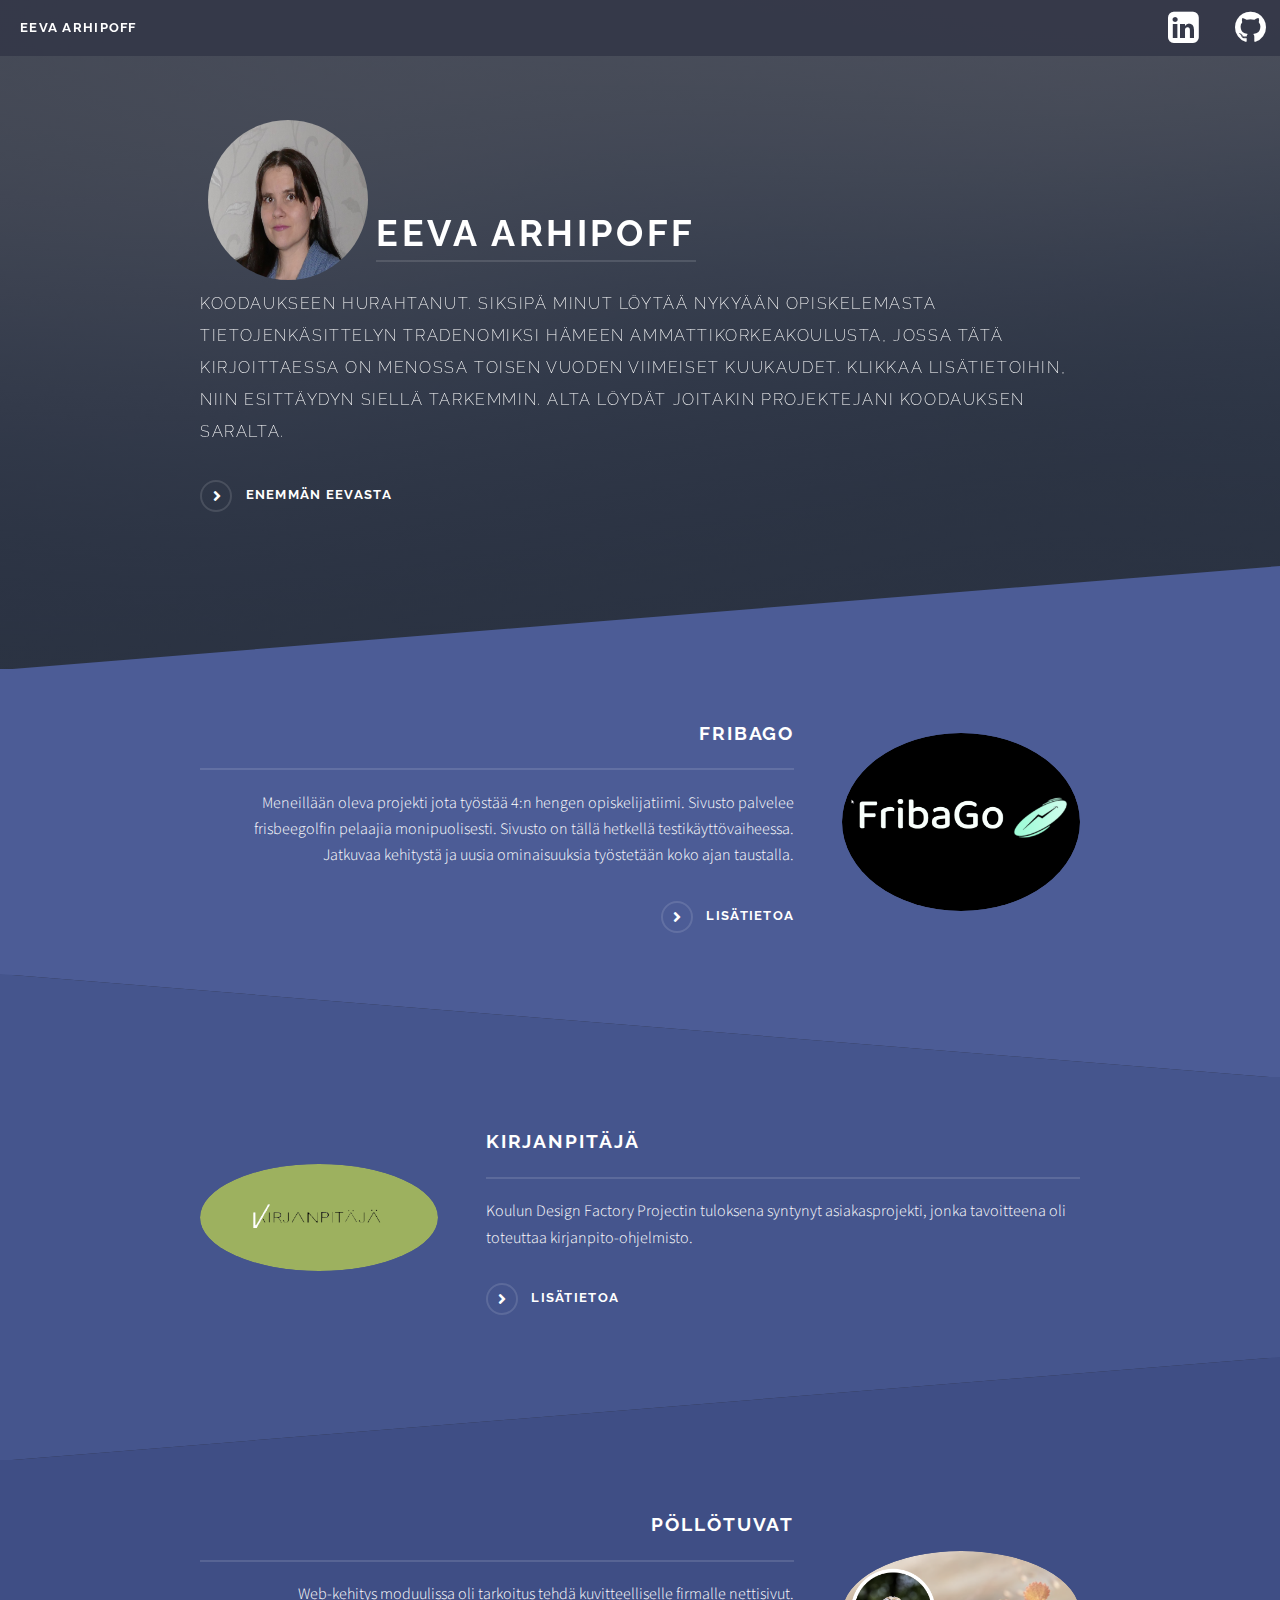
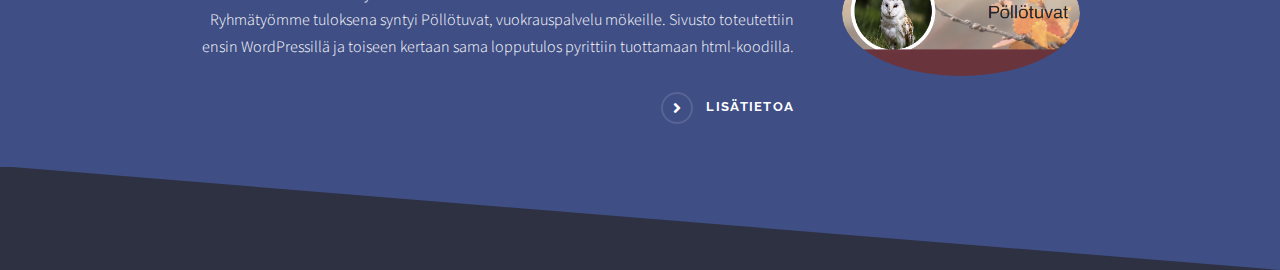
==== commit 2ca77186: "Clean main page and add icons to header" ====
--- a/index.html
+++ b/index.html
@@ -1,178 +1,83 @@
 <!DOCTYPE HTML>
-<!--
-	Solid State by HTML5 UP
-	html5up.net | @ajlkn
-	Free for personal and commercial use under the CCA 3.0 license (html5up.net/license)
--->
+
 <html>
 	<head>
 		<title>Eeva Arhipoff</title>
 		<meta charset="utf-8" />
 		<meta name="viewport" content="width=device-width, initial-scale=1, user-scalable=no" />
 		<link rel="stylesheet" href="assets/css/main.css" />
+		<link rel="stylesheet" href="https://cdnjs.cloudflare.com/ajax/libs/font-awesome/4.7.0/css/font-awesome.min.css">
 		<noscript><link rel="stylesheet" href="assets/css/noscript.css" /></noscript>
 	</head>
+	
 	<body class="is-preload">
 
 		<!-- Page Wrapper -->
 			<div id="page-wrapper">
 
 				<!-- Header -->
-					<header id="header" class="alt">
-						<h1><a href="index.html">PORTFOLIO</a></h1>
-						<nav>
-							<a href="#menu">Menu</a>
-						</nav>
-					</header>
-
-				<!-- Menu -->
-					<nav id="menu">
-						<div class="inner">
-							<h2>Menu</h2>
-							<ul class="links">
-								<li><a href="index.html">Home</a></li>
-								<li><a href="generic.html">Generic</a></li>
-								<li><a href="elements.html">Elements</a></li>
-							</ul>
-							<a href="#" class="close">Close</a>
-						</div>
+				<header id="header">
+					<h1><a href="index.html">Eeva Arhipoff</a></h1>
+					<nav>
+						<a class="fa fa-linkedin-square" href="https://www.linkedin.com/in/eeva-arhipoff" style="font-size:36px"></a>
+						<a class="fa fa-github" href="https://www.github.com/EevaArhipoff" style="font-size:36px"></a>
 					</nav>
+				</header>
 
 				<!-- Banner -->
-					<section id="banner">
+				<section id="banner">
+					<div class="inner">
+						<div class="profile">
+							<img class="profilePic" src="images/omaKuva.jpg" alt="">
+							<h2>Eeva Arhipoff</h2>
+						</div>
+						<p>Koodaukseen hurahtanut. Siksipä minut löytää nykyään opiskelemasta Tietojenkäsittelyn Tradenomiksi Hämeen Ammattikorkeakoulusta, jossa tätä kirjoittaessa on menossa toisen vuoden viimeiset kuukaudet. Klikkaa lisätietoihin, niin esittäydyn siellä tarkemmin. Alta löydät joitakin projektejani koodauksen saralta.</p>
+						<a href="omatTiedot.html" class="special">Enemmän Eevasta</a>
+					</div>
+				</section>
+
+				<!-- Wrapper -->
+				<section id="wrapper">
+
+					<!-- FribaGo -->
+					<section id="one" class="wrapper spotlight style1">
 						<div class="inner">
-							<div class="profile">
-								<img class="profilePic" src="images/omaKuva.jpg" alt="">
-								<h2>Eeva Arhipoff</h2>
+							<a href="fribago.html" class="image"><img src="images/friba.png" alt="" /></a>
+							<div class="content">
+								<h2 class="major">Fribago</h2>
+								<p>Meneillään oleva projekti jota työstää 4:n hengen opiskelijatiimi. Sivusto palvelee frisbeegolfin pelaajia monipuolisesti. Sivusto on tällä hetkellä testikäyttövaiheessa. Jatkuvaa kehitystä ja uusia ominaisuuksia työstetään koko ajan taustalla.</p>
+								<a href="fribago.html" class="special">Lisätietoa</a>
 							</div>
-							
-							<p>Koodaukseen hurahtanut. Siksipä minut löytää nykyään opiskelemasta Tietojenkäsittelyn Tradenomiksi Hämeen Ammattikorkeakoulusta, jossa tätä kirjoittaessa on menossa toisen vuoden viimeiset kuukaudet. Klikkaa lisätietoihin, niin esittäydyn siellä tarkemmin. Alta löydät joitakin projektejani koodauksen saralta.</p>
-							<a href="omatTiedot.html" class="special">Enemmän Eevasta</a>
 						</div>
 					</section>
 
-				<!-- Wrapper -->
-					<section id="wrapper">
-
-						<!-- One -->
-							<section id="one" class="wrapper spotlight style1">
-								<div class="inner">
-									<a href="fribago.html" class="image"><img src="images/friba.png" alt="" /></a>
-									<div class="content">
-										<h2 class="major">Fribago</h2>
-										<p>Meneillään oleva projekti jota työstää 4:n hengen opiskelijatiimi. Sivusto palvelee frisbeegolfin pelaajia monipuolisesti. Sivusto on tällä hetkellä testikäyttövaiheessa. Jatkuvaa kehitystä ja uusia ominaisuuksia työstetään koko ajan taustalla.</p>
-										<a href="fribago.html" class="special">Lisätietoa</a>
-									</div>
-								</div>
-							</section>
-
-						<!-- Two -->
-							<section id="two" class="wrapper alt spotlight style2">
-								<div class="inner">
-									<a href="kirjanpitaja.html" class="image"><img src="images/kirjanpitaja.png" alt="" /></a>
-									<div class="content">
-										<h2 class="major">Kirjanpitäjä</h2>
-										<p>Koulun Design Factory Projectin tuloksena syntynyt asiakasprojekti, jonka tavoitteena oli toteuttaa kirjanpito-ohjelmisto. </p>
-										<a href="kirjanpitaja.html" class="special">Lisätietoa</a>
-									</div>
-								</div>
-							</section>
-
-						<!-- Three -->
-							<section id="three" class="wrapper spotlight style3">
-								<div class="inner">
-									<a href="pollotuvat.html" class="image"><img src="images/pollotuvat.png" alt="" /></a>
-									<div class="content">
-										<h2 class="major">Pöllötuvat</h2>
-										<p>Web-kehitys moduulissa oli tarkoitus tehdä kuvitteelliselle firmalle nettisivut. Ryhmätyömme tuloksena syntyi Pöllötuvat, vuokrauspalvelu mökeille. Sivusto toteutettiin ensin WordPressillä ja toiseen kertaan sama lopputulos pyrittiin tuottamaan html-koodilla.</p>
-										<a href="pollotuvat.html" class="special">Lisätietoa</a>
-									</div>
-								</div>
-							</section>
-
-						<!-- Four -->
-							<section id="four" class="wrapper alt style1">
-								<div class="inner">
-									<h2 class="major">Vitae phasellus</h2>
-									<p>Cras mattis ante fermentum, malesuada neque vitae, eleifend erat. Phasellus non pulvinar erat. Fusce tincidunt, nisl eget mattis egestas, purus ipsum consequat orci, sit amet lobortis lorem lacus in tellus. Sed ac elementum arcu. Quisque placerat auctor laoreet.</p>
-									<section class="features">
-										<article>
-											<a href="#" class="image"><img src="images/pic04.jpg" alt="" /></a>
-											<h3 class="major">Sed feugiat lorem</h3>
-											<p>Lorem ipsum dolor sit amet, consectetur adipiscing vehicula id nulla dignissim dapibus ultrices.</p>
-											<a href="#" class="special">Learn more</a>
-										</article>
-										<article>
-											<a href="#" class="image"><img src="images/pic05.jpg" alt="" /></a>
-											<h3 class="major">Nisl placerat</h3>
-											<p>Lorem ipsum dolor sit amet, consectetur adipiscing vehicula id nulla dignissim dapibus ultrices.</p>
-											<a href="#" class="special">Learn more</a>
-										</article>
-										<article>
-											<a href="#" class="image"><img src="images/pic06.jpg" alt="" /></a>
-											<h3 class="major">Ante fermentum</h3>
-											<p>Lorem ipsum dolor sit amet, consectetur adipiscing vehicula id nulla dignissim dapibus ultrices.</p>
-											<a href="#" class="special">Learn more</a>
-										</article>
-										<article>
-											<a href="#" class="image"><img src="images/pic07.jpg" alt="" /></a>
-											<h3 class="major">Fusce consequat</h3>
-											<p>Lorem ipsum dolor sit amet, consectetur adipiscing vehicula id nulla dignissim dapibus ultrices.</p>
-											<a href="#" class="special">Learn more</a>
-										</article>
-									</section>
-									<ul class="actions">
-										<li><a href="#" class="button">Browse All</a></li>
-									</ul>
-								</div>
-							</section>
-
-					</section>
-
-				<!-- Footer -->
-					<section id="footer">
+					<!-- Kirjanpitäjä -->
+					<section id="two" class="wrapper alt spotlight style2">
 						<div class="inner">
-							<h2 class="major">Get in touch</h2>
-							<p>Cras mattis ante fermentum, malesuada neque vitae, eleifend erat. Phasellus non pulvinar erat. Fusce tincidunt, nisl eget mattis egestas, purus ipsum consequat orci, sit amet lobortis lorem lacus in tellus. Sed ac elementum arcu. Quisque placerat auctor laoreet.</p>
-							<form method="post" action="#">
-								<div class="fields">
-									<div class="field">
-										<label for="name">Name</label>
-										<input type="text" name="name" id="name" />
-									</div>
-									<div class="field">
-										<label for="email">Email</label>
-										<input type="email" name="email" id="email" />
-									</div>
-									<div class="field">
-										<label for="message">Message</label>
-										<textarea name="message" id="message" rows="4"></textarea>
-									</div>
-								</div>
-								<ul class="actions">
-									<li><input type="submit" value="Send Message" /></li>
-								</ul>
-							</form>
-							<ul class="contact">
-								<li class="icon solid fa-home">
-									Untitled Inc<br />
-									1234 Somewhere Road Suite #2894<br />
-									Nashville, TN 00000-0000
-								</li>
-								<li class="icon solid fa-phone">(000) 000-0000</li>
-								<li class="icon solid fa-envelope"><a href="#">information@untitled.tld</a></li>
-								<li class="icon brands fa-twitter"><a href="#">twitter.com/untitled-tld</a></li>
-								<li class="icon brands fa-facebook-f"><a href="#">facebook.com/untitled-tld</a></li>
-								<li class="icon brands fa-instagram"><a href="#">instagram.com/untitled-tld</a></li>
-							</ul>
-							<ul class="copyright">
-								<li>&copy; Untitled Inc. All rights reserved.</li><li>Design: <a href="http://html5up.net">HTML5 UP</a></li>
-							</ul>
+							<a href="kirjanpitaja.html" class="image"><img src="images/kirjanpitaja.png" alt="" /></a>
+							<div class="content">
+								<h2 class="major">Kirjanpitäjä</h2>
+								<p>Koulun Design Factory Projectin tuloksena syntynyt asiakasprojekti, jonka tavoitteena oli toteuttaa kirjanpito-ohjelmisto. </p>
+								<a href="kirjanpitaja.html" class="special">Lisätietoa</a>
+							</div>
 						</div>
 					</section>
 
+					<!-- Pöllötuvat -->
+					<section id="three" class="wrapper spotlight style3">
+						<div class="inner">
+							<a href="pollotuvat.html" class="image"><img src="images/pollotuvat.png" alt="" /></a>
+							<div class="content">
+								<h2 class="major">Pöllötuvat</h2>
+								<p>Web-kehitys moduulissa oli tarkoitus tehdä kuvitteelliselle firmalle nettisivut. Ryhmätyömme tuloksena syntyi Pöllötuvat, vuokrauspalvelu mökeille. Sivusto toteutettiin ensin WordPressillä ja toiseen kertaan sama lopputulos pyrittiin tuottamaan html-koodilla.</p>
+								<a href="pollotuvat.html" class="special">Lisätietoa</a>
+							</div>
+						</div>
+					</section>
+
+				</section>
 			</div>
-
+		
 		<!-- Scripts -->
 			<script src="assets/js/jquery.min.js"></script>
 			<script src="assets/js/jquery.scrollex.min.js"></script>
--- a/assets/css/main.css
+++ b/assets/css/main.css
@@ -3147,7 +3147,7 @@
 			#header nav a {
 				border: 0;
 				display: inline-block;
-				padding: 0 1em;
+				padding: 0 0.1em 0 0;
 			}
 
 				#header nav a:before {
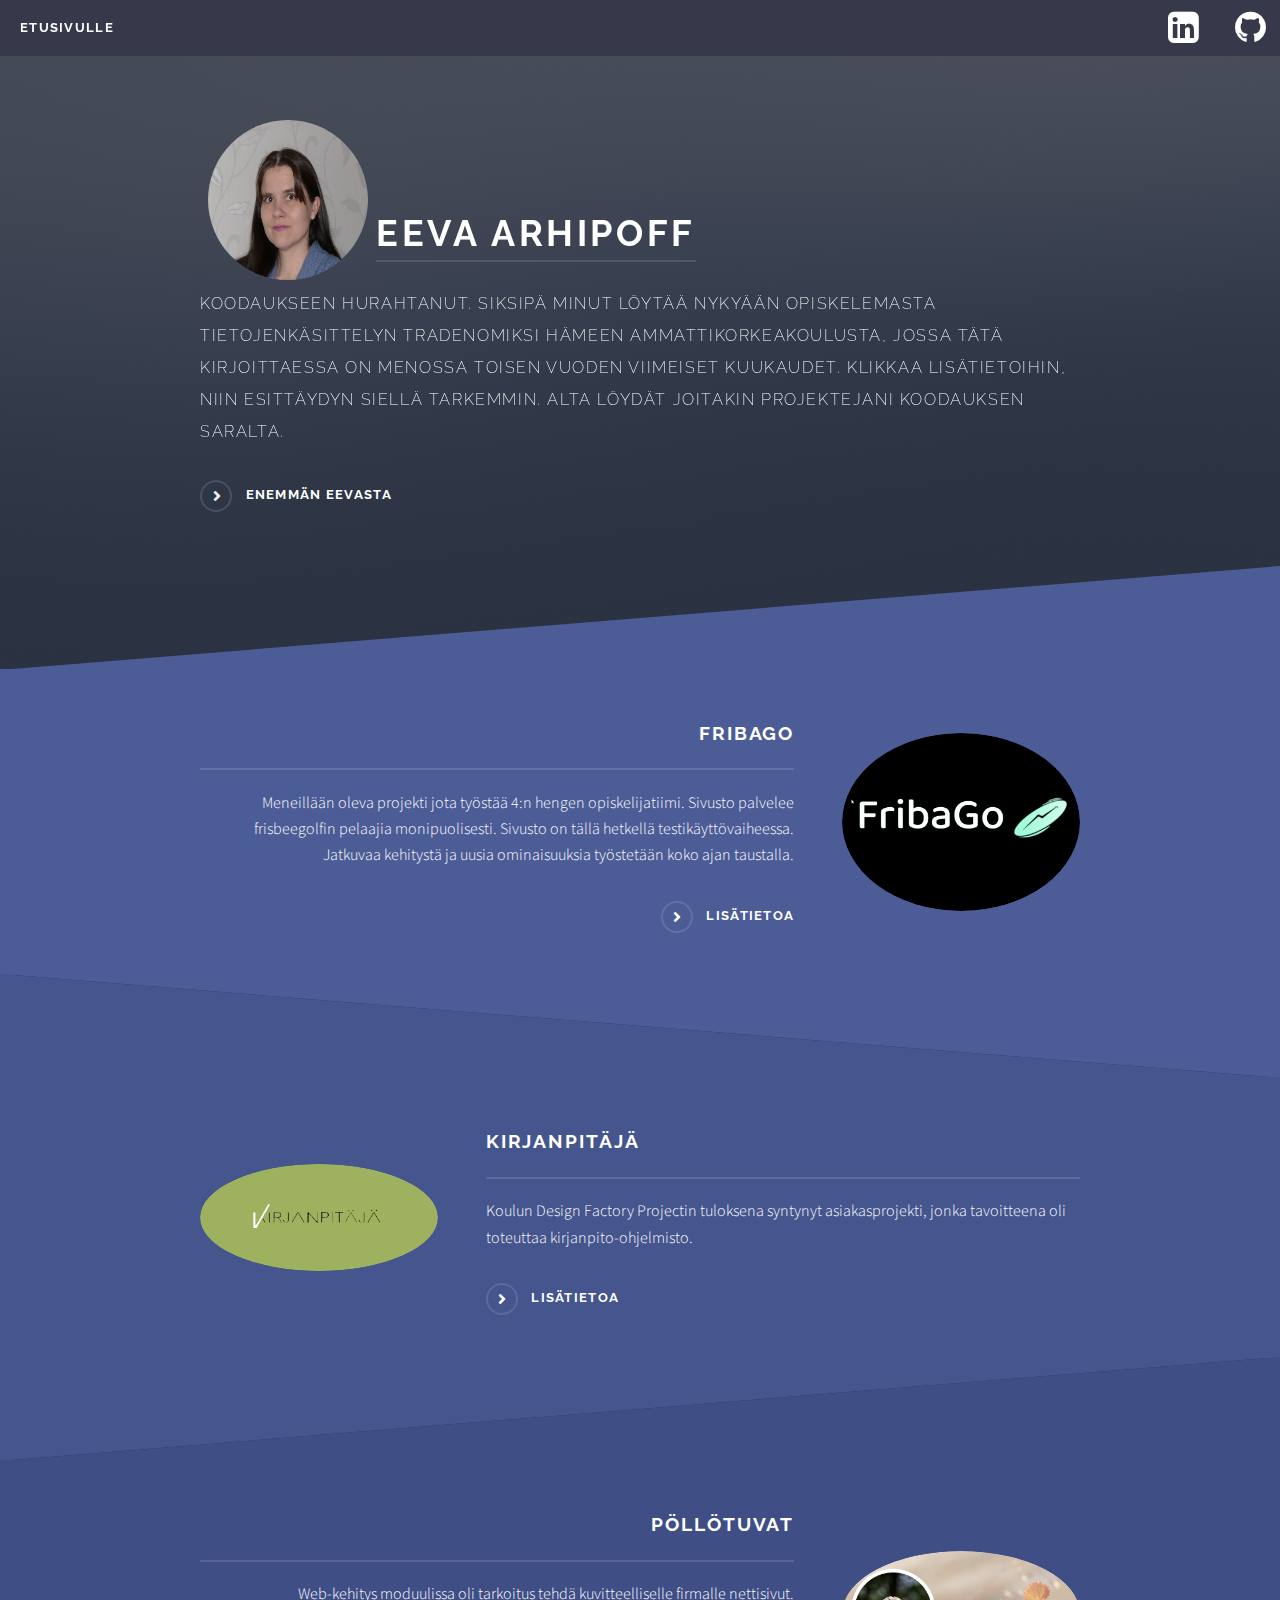
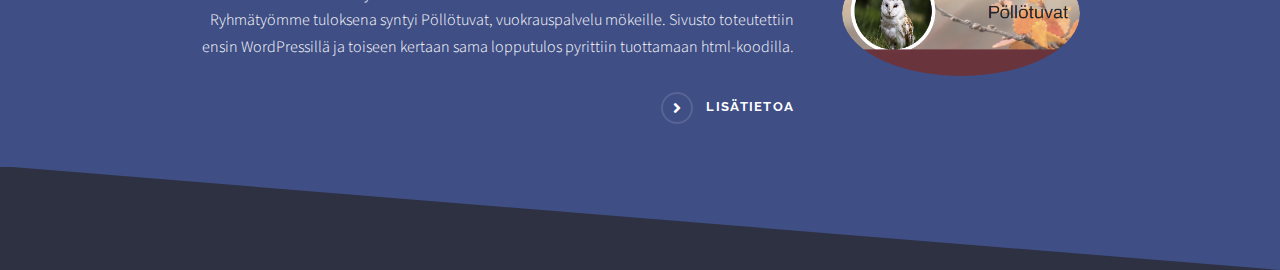
==== commit 754d2f3f: "Cleaning files, added alt-texts" ====
--- a/index.html
+++ b/index.html
@@ -17,7 +17,7 @@
 
 				<!-- Header -->
 				<header id="header">
-					<h1><a href="index.html">Eeva Arhipoff</a></h1>
+					<h1><a href="index.html">Etusivulle</a></h1>
 					<nav>
 						<a class="fa fa-linkedin-square" href="https://www.linkedin.com/in/eeva-arhipoff" style="font-size:36px"></a>
 						<a class="fa fa-github" href="https://www.github.com/EevaArhipoff" style="font-size:36px"></a>
@@ -28,7 +28,7 @@
 				<section id="banner">
 					<div class="inner">
 						<div class="profile">
-							<img class="profilePic" src="images/omaKuva.jpg" alt="">
+							<img class="profilePic" src="images/omaKuva.jpg" alt="Kuva minusta">
 							<h2>Eeva Arhipoff</h2>
 						</div>
 						<p>Koodaukseen hurahtanut. Siksipä minut löytää nykyään opiskelemasta Tietojenkäsittelyn Tradenomiksi Hämeen Ammattikorkeakoulusta, jossa tätä kirjoittaessa on menossa toisen vuoden viimeiset kuukaudet. Klikkaa lisätietoihin, niin esittäydyn siellä tarkemmin. Alta löydät joitakin projektejani koodauksen saralta.</p>
@@ -42,7 +42,7 @@
 					<!-- FribaGo -->
 					<section id="one" class="wrapper spotlight style1">
 						<div class="inner">
-							<a href="fribago.html" class="image"><img src="images/friba.png" alt="" /></a>
+							<a href="fribago.html" class="image"><img src="images/friba.png" alt="FribaGon logo" /></a>
 							<div class="content">
 								<h2 class="major">Fribago</h2>
 								<p>Meneillään oleva projekti jota työstää 4:n hengen opiskelijatiimi. Sivusto palvelee frisbeegolfin pelaajia monipuolisesti. Sivusto on tällä hetkellä testikäyttövaiheessa. Jatkuvaa kehitystä ja uusia ominaisuuksia työstetään koko ajan taustalla.</p>
@@ -54,7 +54,7 @@
 					<!-- Kirjanpitäjä -->
 					<section id="two" class="wrapper alt spotlight style2">
 						<div class="inner">
-							<a href="kirjanpitaja.html" class="image"><img src="images/kirjanpitaja.png" alt="" /></a>
+							<a href="kirjanpitaja.html" class="image"><img src="images/kirjanpitaja.png" alt="Kirjanpitäjän logo" /></a>
 							<div class="content">
 								<h2 class="major">Kirjanpitäjä</h2>
 								<p>Koulun Design Factory Projectin tuloksena syntynyt asiakasprojekti, jonka tavoitteena oli toteuttaa kirjanpito-ohjelmisto. </p>
@@ -66,7 +66,7 @@
 					<!-- Pöllötuvat -->
 					<section id="three" class="wrapper spotlight style3">
 						<div class="inner">
-							<a href="pollotuvat.html" class="image"><img src="images/pollotuvat.png" alt="" /></a>
+							<a href="pollotuvat.html" class="image"><img src="images/pollotuvat.png" alt="Pöllötupien logo" /></a>
 							<div class="content">
 								<h2 class="major">Pöllötuvat</h2>
 								<p>Web-kehitys moduulissa oli tarkoitus tehdä kuvitteelliselle firmalle nettisivut. Ryhmätyömme tuloksena syntyi Pöllötuvat, vuokrauspalvelu mökeille. Sivusto toteutettiin ensin WordPressillä ja toiseen kertaan sama lopputulos pyrittiin tuottamaan html-koodilla.</p>
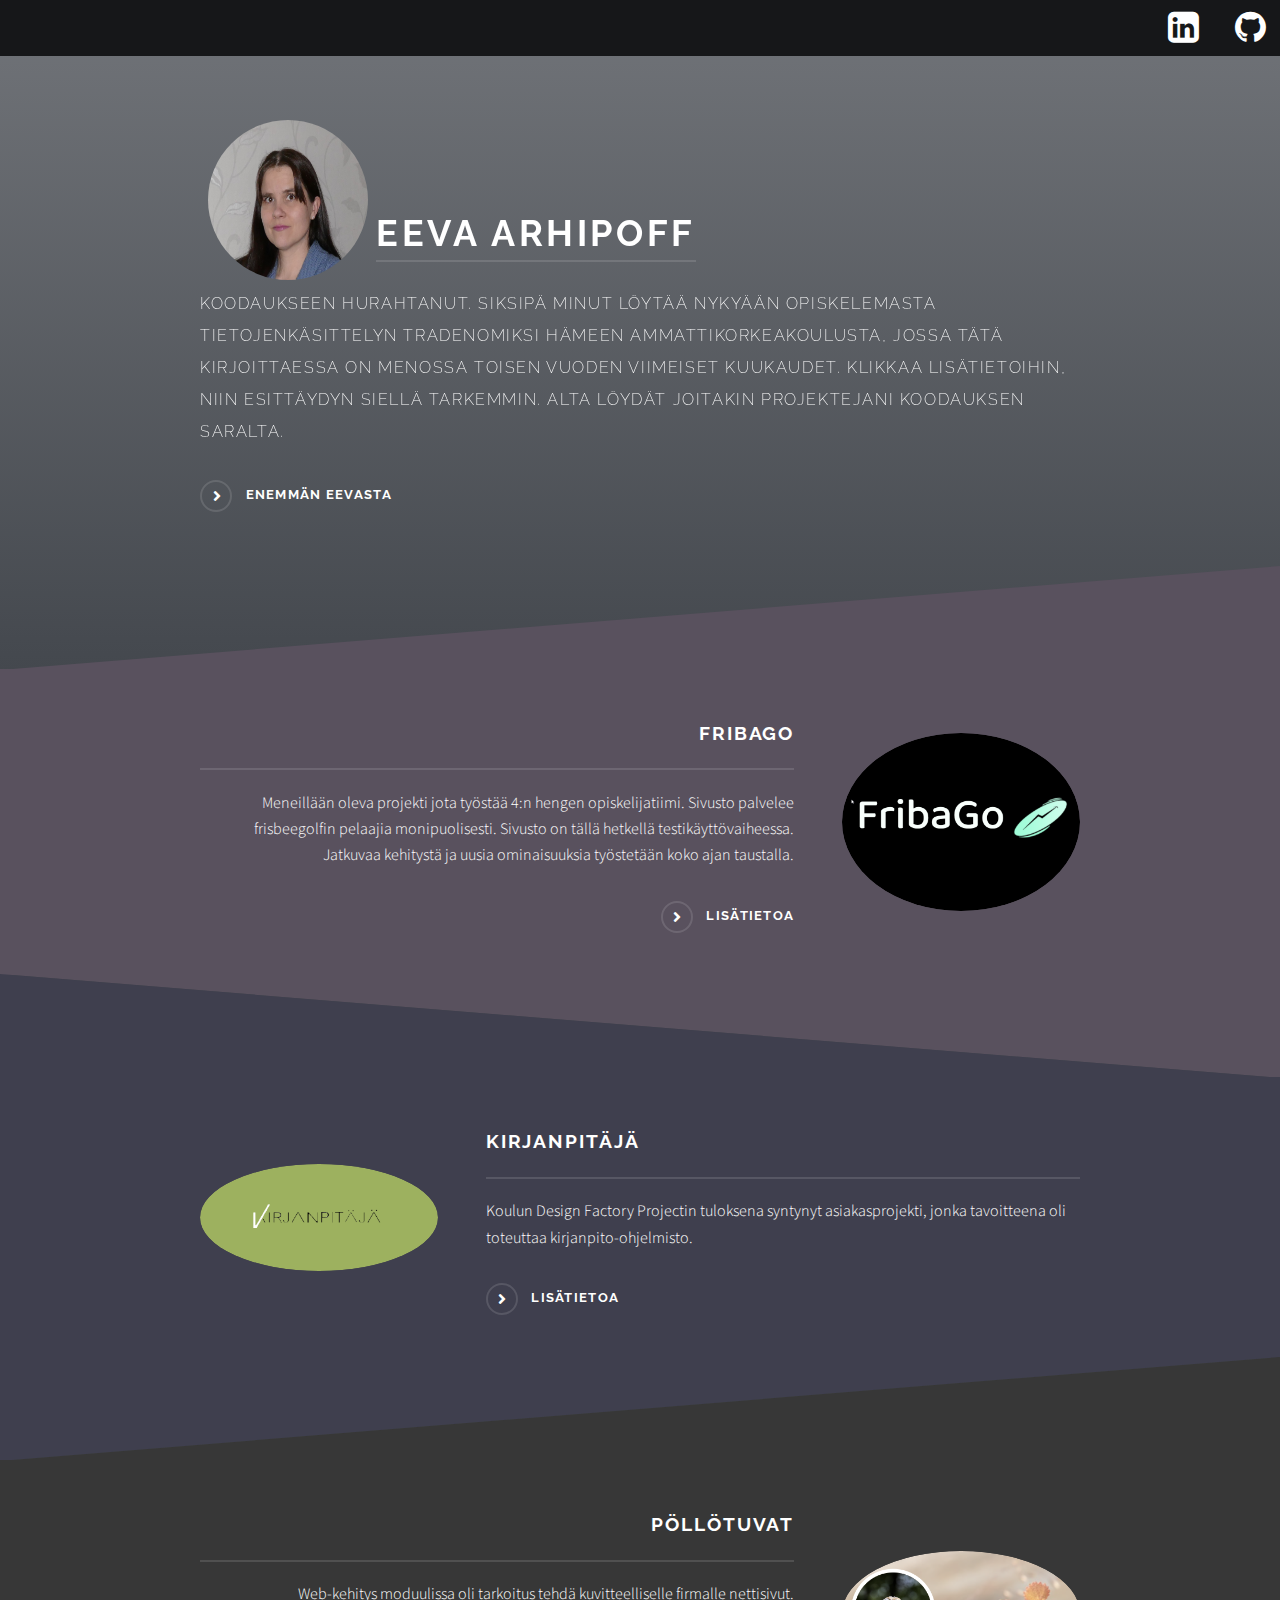
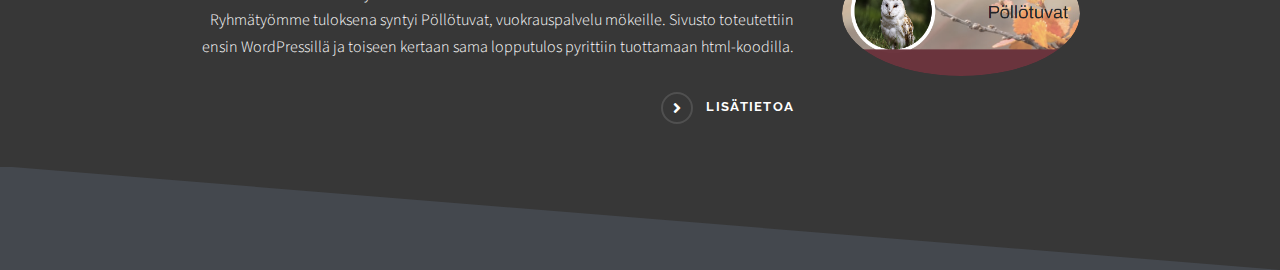
==== commit feb4299f: "Editing texts" ====
--- a/index.html
+++ b/index.html
@@ -17,7 +17,6 @@
 
 				<!-- Header -->
 				<header id="header">
-					<h1><a href="index.html">Etusivulle</a></h1>
 					<nav>
 						<a class="fa fa-linkedin-square" href="https://www.linkedin.com/in/eeva-arhipoff" style="font-size:36px"></a>
 						<a class="fa fa-github" href="https://www.github.com/EevaArhipoff" style="font-size:36px"></a>
--- a/assets/css/main.css
+++ b/assets/css/main.css
@@ -99,8 +99,9 @@
 	}
 
 	body {
-		background-color: #2e3141;
-		background-image: linear-gradient(to top, rgba(46, 49, 65, 0.8), rgba(46, 49, 65, 0.8)), url("../../images/bg.jpg");
+		/* background-color: #39477c; */
+		background-color: #44484e;
+		background-image: linear-gradient(to top, #44484e, #717479), url("../../images/bg.jpg");
 		background-size: auto,
  cover;
 		background-attachment: fixed,
@@ -2227,7 +2228,7 @@
 
 		select option {
 			color: #ffffff;
-			background: #2e3141;
+			background: #161719;
 		}
 
 		select:focus::-ms-value {
@@ -2320,7 +2321,7 @@
 
 		input[type="checkbox"]:focus + label:before,
 		input[type="radio"]:focus + label:before {
-			border-color: #4c5c96;
+			border-color: #59515E;
 		}
 
 	input[type="checkbox"] + label:before {
@@ -2773,7 +2774,7 @@
 				}
 
 				ul.pagination li > .page.active {
-					background-color: #4c5c96;
+					background-color: #59515E;
 				}
 
 			ul.pagination li:first-child {
@@ -2941,7 +2942,7 @@
 		input[type="button"].primary,
 		button.primary,
 		.button.primary {
-			background-color: #4c5c96;
+			background-color: #59515E;
 			box-shadow: none;
 		}
 
@@ -3033,7 +3034,8 @@
 
 		.features article {
 			padding: 1.75em 1.75em 0.1em 1.75em ;
-			background-color: #353849;
+			/* background-color: #353849; */
+			background-color: #232023;
 			border-radius: 5px;
 			margin: 1.5em 3em 1.5em 0;
 			width: calc(50% - 1.5em);
@@ -3104,7 +3106,8 @@
 		-webkit-transition: background-color 0.2s ease-in-out;
 		-ms-transition: background-color 0.2s ease-in-out;
 		transition: background-color 0.2s ease-in-out;
-		background-color: rgba(53, 56, 73, 0.95);
+		/* background-color: rgba(53, 56, 73, 0.95); */
+		background-color: #161719;
 		height: 3.5em;
 		left: 0;
 		line-height: 3.5em;
@@ -3309,7 +3312,7 @@
 			-ms-transition: opacity 0.35s ease, -ms-transform 0.35s ease;
 			transition: opacity 0.35s ease, transform 0.35s ease;
 			-webkit-overflow-scrolling: touch;
-			background: #4c5c96;
+			background: #59515E;
 			border-radius: 5px;
 			display: block;
 			max-width: 100%;
@@ -3493,8 +3496,9 @@
 
 			#banner {
 				padding: 7em 0 8.25em 0 ;
-				background-color: #2e3141;
-				background-image: linear-gradient(to top, rgba(46, 49, 65, 0.8), rgba(46, 49, 65, 0.8)), url("../../images/bg.jpg");
+				background-color: #212730;
+				/* background-image: linear-gradient(to top, rgba(46, 49, 65, 0.8), rgba(46, 49, 65, 0.8)), url("../../images/bg.jpg"); */
+				background-image: linear-gradient(to top, #44484e, #717479), url("../../images/bg.jpg");
 				background-size: auto,
  cover;
 				background-position: center,
@@ -3605,8 +3609,8 @@
 
 		#wrapper > header {
 			padding: 9em 0 6.25em 0 ;
-			background-color: #2e3141;
-			background-image: linear-gradient(to top, rgba(46, 49, 65, 0.8), rgba(46, 49, 65, 0.8)), url("../../images/bg.jpg");
+			background-color: #161719;
+			background-image: linear-gradient(to top, #373737, #333333), url("../../images/bg.jpg");
 			background-size: auto,
  cover;
 			background-position: center,
@@ -3653,21 +3657,21 @@
 	}
 
 	.wrapper {
-		background-color: #2e3141;
+		background-color: #212730;
 		margin: 6.5em 0;
 		position: relative;
 	}
 
 		.wrapper:before, .wrapper:after {
-			background-image: url("data:image/svg+xml;charset=utf8,%3Csvg xmlns='http://www.w3.org/2000/svg' width='100' height='100' viewBox='0 0 100 100' preserveAspectRatio='none'%3E%3Cpolygon points='0,100 100,0 100,100' style='fill:%232e3141%3B' /%3E%3C/svg%3E");
+			background-image: url("data:image/svg+xml;charset=utf8,%3Csvg xmlns='http://www.w3.org/2000/svg' width='100' height='100' viewBox='0 0 100 100' preserveAspectRatio='none'%3E%3Cpolygon points='0,100 100,0 100,100' style='fill:%23212730%3B' /%3E%3C/svg%3E");
 		}
 
 		.wrapper:before {
-			box-shadow: inset 0 -1px 0 0 #2e3141, 0 1px 0 0 #2e3141;
+			box-shadow: inset 0 -1px 0 0 #212730, 0 1px 0 0 #212730;
 		}
 
 		.wrapper:after {
-			box-shadow: inset 0 -1px 0 0 #2e3141, 0 1px 0 0 #2e3141;
+			box-shadow: inset 0 -1px 0 0 #212730, 0 1px 0 0 #212730;
 		}
 
 		.wrapper:before, .wrapper:after {
@@ -3795,19 +3799,20 @@
 			}
 
 		.wrapper.spotlight {
-			background-color: #4c5c96;
+			/* background-color: #4c5c96; */
+			background-color: #59515E;
 		}
 
 			.wrapper.spotlight:before, .wrapper.spotlight:after {
-				background-image: url("data:image/svg+xml;charset=utf8,%3Csvg xmlns='http://www.w3.org/2000/svg' width='100' height='100' viewBox='0 0 100 100' preserveAspectRatio='none'%3E%3Cpolygon points='0,100 100,0 100,100' style='fill:%234c5c96%3B' /%3E%3C/svg%3E");
+				background-image: url("data:image/svg+xml;charset=utf8,%3Csvg xmlns='http://www.w3.org/2000/svg' width='100' height='100' viewBox='0 0 100 100' preserveAspectRatio='none'%3E%3Cpolygon points='0,100 100,0 100,100' style='fill:%2359515E%3B' /%3E%3C/svg%3E");
 			}
 
 			.wrapper.spotlight:before {
-				box-shadow: inset 0 -1px 0 0 #4c5c96, 0 1px 0 0 #4c5c96;
+				box-shadow: inset 0 -1px 0 0 #59515E, 0 1px 0 0 #59515E;
 			}
 
 			.wrapper.spotlight:after {
-				box-shadow: inset 0 -1px 0 0 #4c5c96, 0 1px 0 0 #4c5c96;
+				box-shadow: inset 0 -1px 0 0 #59515E, 0 1px 0 0 #59515E;
 			}
 
 			.wrapper.spotlight .inner {
@@ -3856,39 +3861,42 @@
 			}
 
 			.wrapper.spotlight.style2 {
-				background-color: #45558d;
+				/* background-color: #45558d; */
+				background-color: #3F3F4E;
 			}
 
 				.wrapper.spotlight.style2:before, .wrapper.spotlight.style2:after {
-					background-image: url("data:image/svg+xml;charset=utf8,%3Csvg xmlns='http://www.w3.org/2000/svg' width='100' height='100' viewBox='0 0 100 100' preserveAspectRatio='none'%3E%3Cpolygon points='0,100 100,0 100,100' style='fill:%2345558d%3B' /%3E%3C/svg%3E");
+					background-image: url("data:image/svg+xml;charset=utf8,%3Csvg xmlns='http://www.w3.org/2000/svg' width='100' height='100' viewBox='0 0 100 100' preserveAspectRatio='none'%3E%3Cpolygon points='0,100 100,0 100,100' style='fill:%233F3F4E%3B' /%3E%3C/svg%3E");
 				}
 
 				.wrapper.spotlight.style2:before {
-					box-shadow: inset 0 -1px 0 0 #45558d, 0 1px 0 0 #45558d;
+					box-shadow: inset 0 -1px 0 0 #3F3F4E, 0 1px 0 0 #3F3F4E;
 				}
 
 				.wrapper.spotlight.style2:after {
-					box-shadow: inset 0 -1px 0 0 #45558d, 0 1px 0 0 #45558d;
+					box-shadow: inset 0 -1px 0 0 #3F3F4E, 0 1px 0 0 #3F3F4E;
 				}
 
 			.wrapper.spotlight.style3 {
-				background-color: #3f4e85;
+				/* background-color: #3f4e85; */
+				background-color: #373737;
 			}
 
 				.wrapper.spotlight.style3:before, .wrapper.spotlight.style3:after {
-					background-image: url("data:image/svg+xml;charset=utf8,%3Csvg xmlns='http://www.w3.org/2000/svg' width='100' height='100' viewBox='0 0 100 100' preserveAspectRatio='none'%3E%3Cpolygon points='0,100 100,0 100,100' style='fill:%233f4e85%3B' /%3E%3C/svg%3E");
+					background-image: url("data:image/svg+xml;charset=utf8,%3Csvg xmlns='http://www.w3.org/2000/svg' width='100' height='100' viewBox='0 0 100 100' preserveAspectRatio='none'%3E%3Cpolygon points='0,100 100,0 100,100' style='fill:%23373737%3B' /%3E%3C/svg%3E");
 				}
 
 				.wrapper.spotlight.style3:before {
-					box-shadow: inset 0 -1px 0 0 #3f4e85, 0 1px 0 0 #3f4e85;
+					box-shadow: inset 0 -1px 0 0 #373737, 0 1px 0 0 #373737;
 				}
 
 				.wrapper.spotlight.style3:after {
-					box-shadow: inset 0 -1px 0 0 #3f4e85, 0 1px 0 0 #3f4e85;
+					box-shadow: inset 0 -1px 0 0 #373737, 0 1px 0 0 #373737;
 				}
 
 			.wrapper.spotlight.style4 {
-				background-color: #39477c;
+				/* background-color: #39477c; */
+				background-color:#44484e
 			}
 
 				.wrapper.spotlight.style4:before, .wrapper.spotlight.style4:after {
@@ -3896,15 +3904,16 @@
 				}
 
 				.wrapper.spotlight.style4:before {
-					box-shadow: inset 0 -1px 0 0 #39477c, 0 1px 0 0 #39477c;
+					box-shadow: inset 0 -1px 0 0 #44484e, 0 1px 0 0 #44484e;
 				}
 
 				.wrapper.spotlight.style4:after {
-					box-shadow: inset 0 -1px 0 0 #39477c, 0 1px 0 0 #39477c;
+					box-shadow: inset 0 -1px 0 0 #44484e, 0 1px 0 0 #44484e;
 				}
 
 			.wrapper.spotlight.style5 {
-				background-color: #324072;
+				/* background-color: #324072; */
+				background-color: #44484e;
 			}
 
 				.wrapper.spotlight.style5:before, .wrapper.spotlight.style5:after {
@@ -3912,15 +3921,16 @@
 				}
 
 				.wrapper.spotlight.style5:before {
-					box-shadow: inset 0 -1px 0 0 #324072, 0 1px 0 0 #324072;
+					box-shadow: inset 0 -1px 0 0 #44484e, 0 1px 0 0 #44484e;
 				}
 
 				.wrapper.spotlight.style5:after {
-					box-shadow: inset 0 -1px 0 0 #324072, 0 1px 0 0 #324072;
+					box-shadow: inset 0 -1px 0 0 #44484e, 0 1px 0 0 #44484e;
 				}
 
 			.wrapper.spotlight.style6 {
-				background-color: #2d3a69;
+				/* background-color: #2d3a69; */
+				background-color: #44484e;
 			}
 
 				.wrapper.spotlight.style6:before, .wrapper.spotlight.style6:after {
@@ -3928,11 +3938,11 @@
 				}
 
 				.wrapper.spotlight.style6:before {
-					box-shadow: inset 0 -1px 0 0 #2d3a69, 0 1px 0 0 #2d3a69;
+					box-shadow: inset 0 -1px 0 0 #44484e, 0 1px 0 0 #44484e;
 				}
 
 				.wrapper.spotlight.style6:after {
-					box-shadow: inset 0 -1px 0 0 #2d3a69, 0 1px 0 0 #2d3a69;
+					box-shadow: inset 0 -1px 0 0 #44484e, 0 1px 0 0 #44484e;
 				}
 
 		@media screen and (max-width: 980px) {
@@ -4098,7 +4108,7 @@
 	@media screen and (max-width: 1280px) {
 
 		#footer {
-			background-color: #2e3141;
+			background-color: #161719;
 			background-image: linear-gradient(to top, rgba(46, 49, 65, 0.8), rgba(46, 49, 65, 0.8)), url("../../images/bg.jpg");
 			background-size: auto,
  cover;
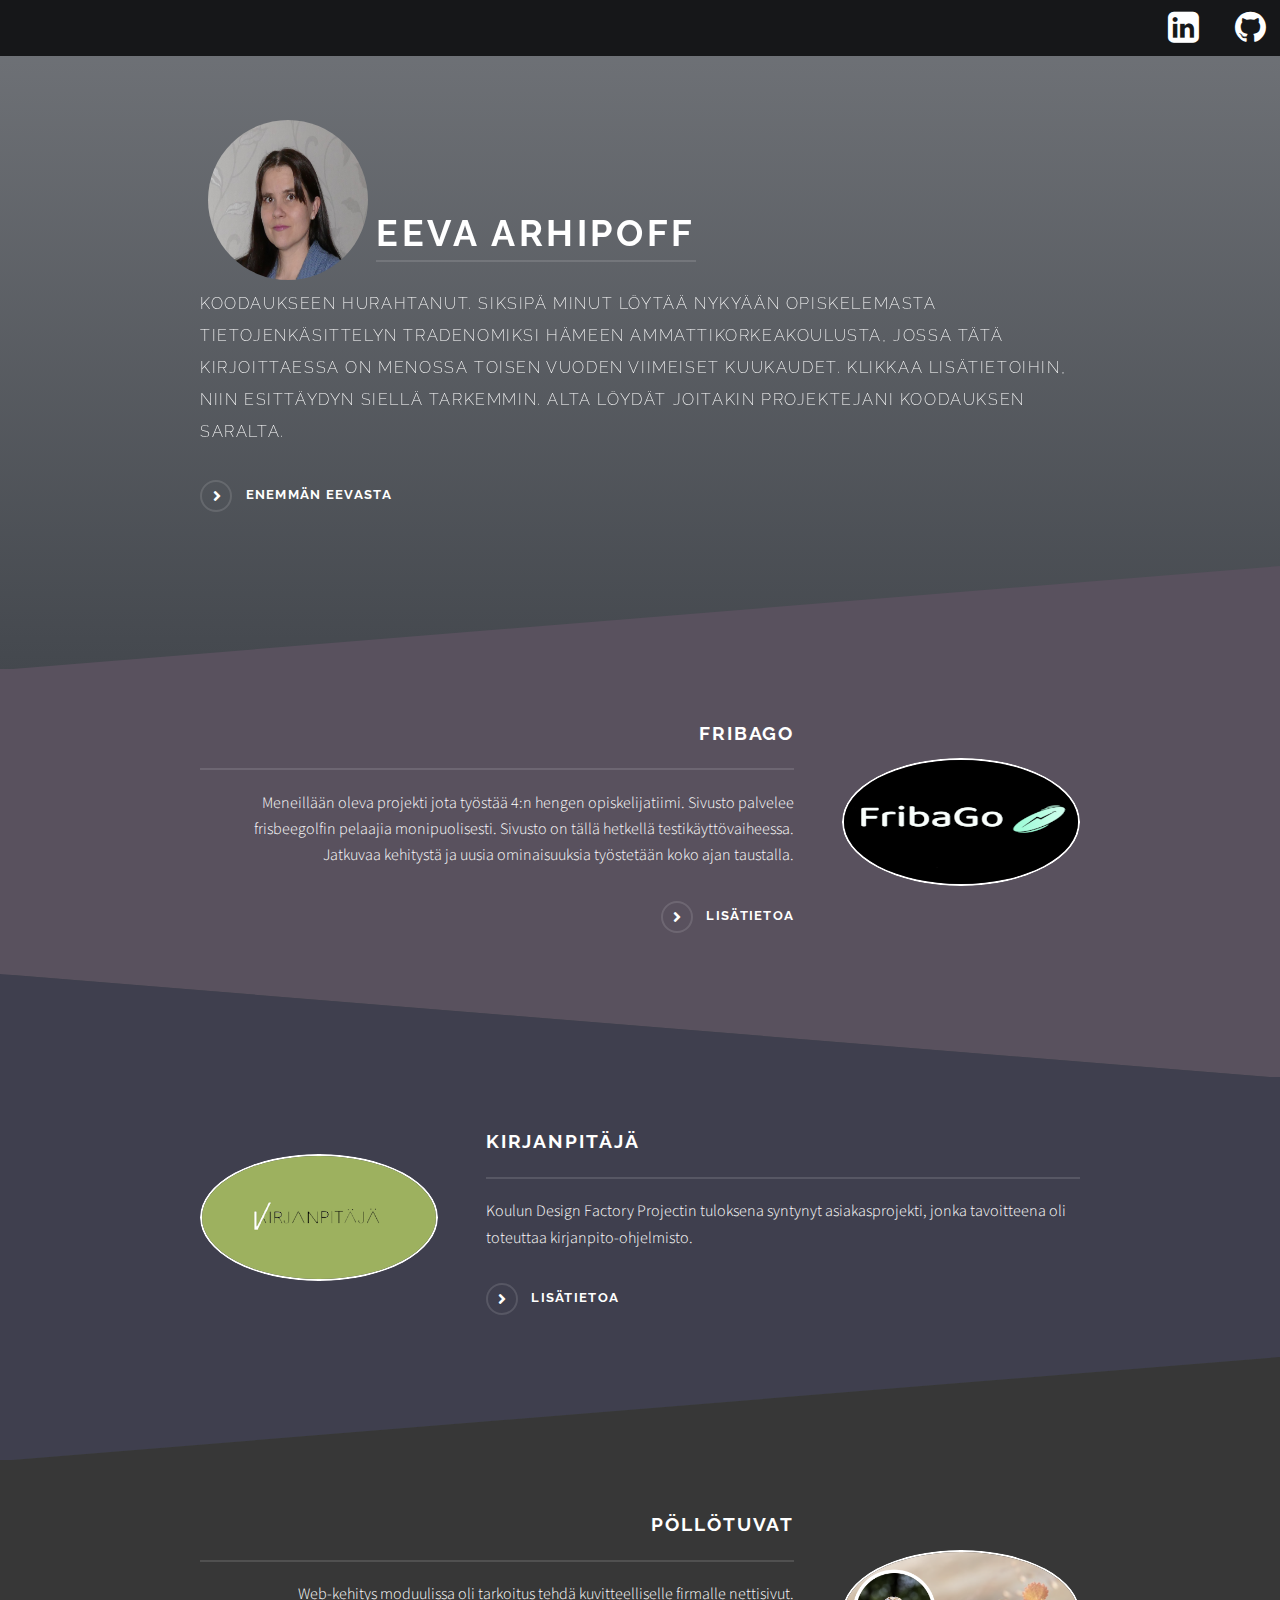
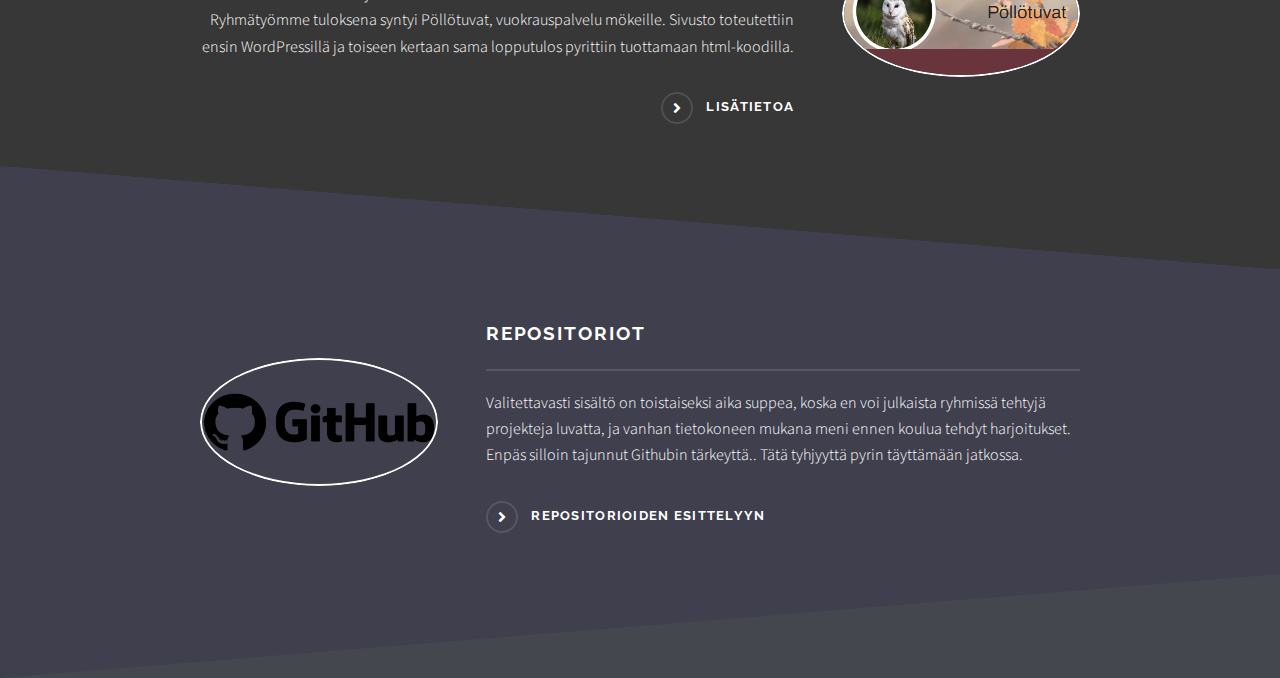
==== commit 1656e3bd: "Modifyed images and changes to texts." ====
--- a/index.html
+++ b/index.html
@@ -41,7 +41,7 @@
 					<!-- FribaGo -->
 					<section id="one" class="wrapper spotlight style1">
 						<div class="inner">
-							<a href="fribago.html" class="image"><img src="images/friba.png" alt="FribaGon logo" /></a>
+							<a href="fribago.html" class="image"><img src="images/friba1.png" alt="FribaGon logo" /></a>
 							<div class="content">
 								<h2 class="major">Fribago</h2>
 								<p>Meneillään oleva projekti jota työstää 4:n hengen opiskelijatiimi. Sivusto palvelee frisbeegolfin pelaajia monipuolisesti. Sivusto on tällä hetkellä testikäyttövaiheessa. Jatkuvaa kehitystä ja uusia ominaisuuksia työstetään koko ajan taustalla.</p>
@@ -74,6 +74,17 @@
 						</div>
 					</section>
 
+					<!-- Repositories -->
+					<section id="two" class="wrapper alt spotlight style2">
+						<div class="inner">
+							<a href="repositories.html" class="image"><img src="images/githubLogo.png" alt="Github logo" /></a>
+							<div class="content">
+								<h2 class="major">Repositoriot</h2>
+								<p>Valitettavasti sisältö on toistaiseksi aika suppea, koska en voi julkaista ryhmissä tehtyjä projekteja luvatta, ja vanhan tietokoneen mukana meni ennen koulua tehdyt harjoitukset. Enpäs silloin tajunnut Githubin tärkeyttä.. Tätä tyhjyyttä pyrin täyttämään jatkossa.</p>
+								<a href="repositories.html" class="special">Repositorioiden esittelyyn</a>
+							</div>
+						</div>
+					</section>
 				</section>
 			</div>
 		
--- a/assets/css/main.css
+++ b/assets/css/main.css
@@ -3841,6 +3841,7 @@
 				.wrapper.spotlight .image img {
 					border-radius: 100%;
 					width: 100%;
+					border: solid 2px white;
 				}
 
 			.wrapper.spotlight .content {
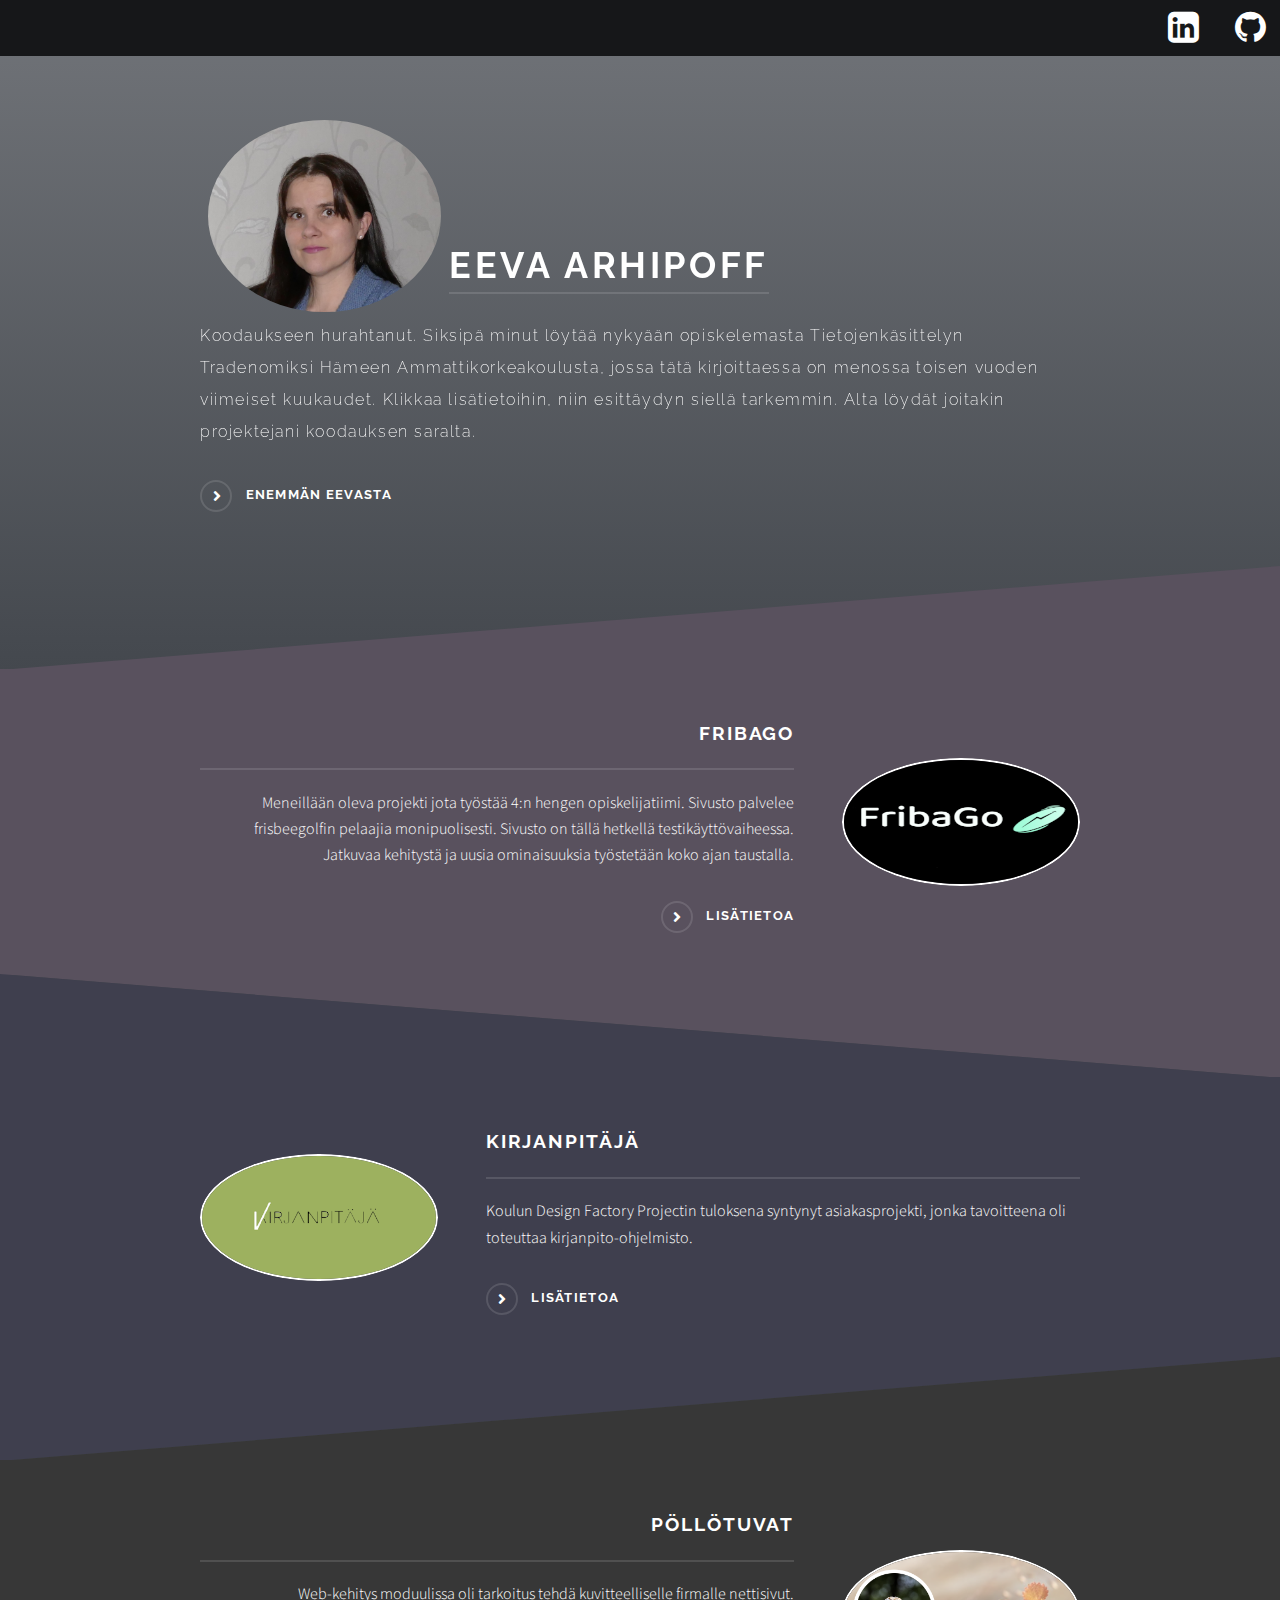
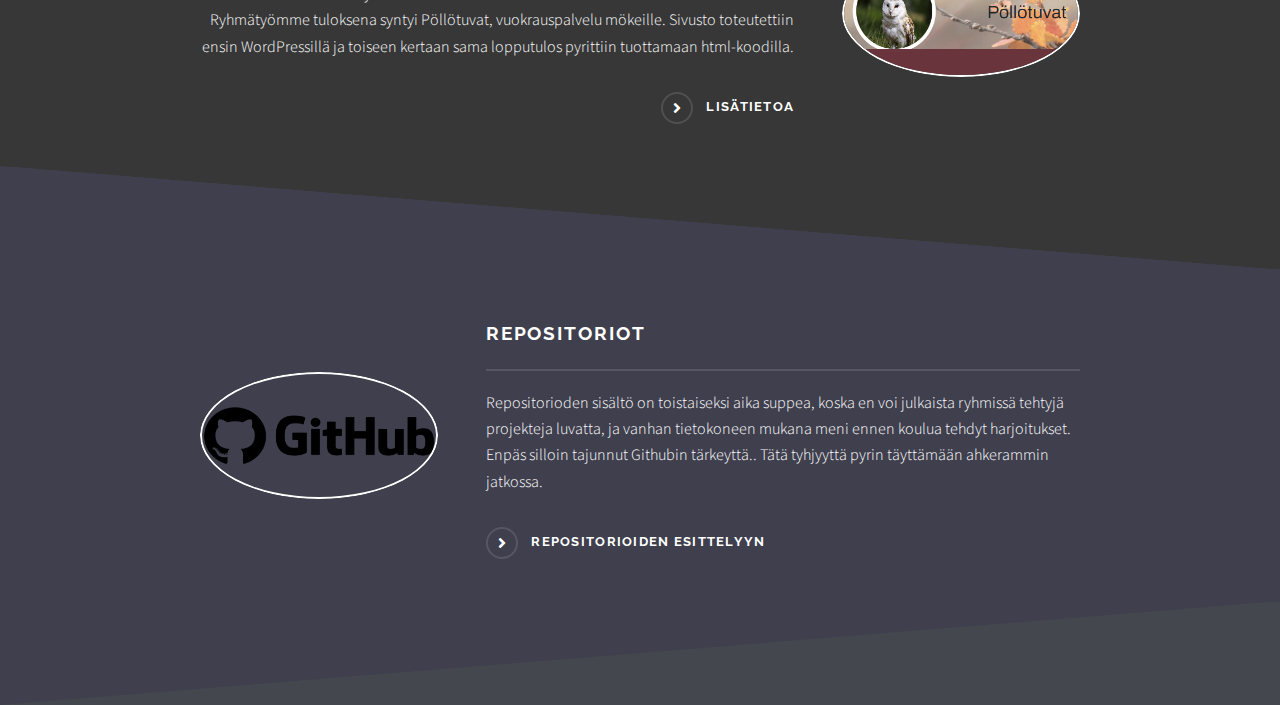
==== commit 7e5917dd: "Text editing" ====
--- a/index.html
+++ b/index.html
@@ -80,7 +80,7 @@
 							<a href="repositories.html" class="image"><img src="images/githubLogo.png" alt="Github logo" /></a>
 							<div class="content">
 								<h2 class="major">Repositoriot</h2>
-								<p>Valitettavasti sisältö on toistaiseksi aika suppea, koska en voi julkaista ryhmissä tehtyjä projekteja luvatta, ja vanhan tietokoneen mukana meni ennen koulua tehdyt harjoitukset. Enpäs silloin tajunnut Githubin tärkeyttä.. Tätä tyhjyyttä pyrin täyttämään jatkossa.</p>
+								<p>Repositorioden sisältö on toistaiseksi aika suppea, koska en voi julkaista ryhmissä tehtyjä projekteja luvatta, ja vanhan tietokoneen mukana meni ennen koulua tehdyt harjoitukset. Enpäs silloin tajunnut Githubin tärkeyttä.. Tätä tyhjyyttä pyrin täyttämään ahkerammin jatkossa.</p>
 								<a href="repositories.html" class="special">Repositorioiden esittelyyn</a>
 							</div>
 						</div>
--- a/assets/css/main.css
+++ b/assets/css/main.css
@@ -179,6 +179,10 @@
 		border-bottom: dotted 1px rgba(255, 255, 255, 0.35);
 		color: #ffffff;
 		text-decoration: none;
+	}
+
+	a.linksInText {
+		color: #f3a8f3;
 	}
 
 		a:hover {
@@ -2475,8 +2479,8 @@
 			padding-bottom: 0.5em;
 		}
 		.profilePic {
-			width: 10em;
-			height: 10em;
+			width: auto;
+			height: 12em;
 			border-radius: 50%;
 			margin: 0.5em 0.5em 0 0.5em;
 		}
@@ -3489,7 +3493,7 @@
 			font-weight: 200;
 			letter-spacing: 0.1em;
 			line-height: 2;
-			text-transform: uppercase;
+			/* text-transform: uppercase; */
 		}
 
 		@media screen and (max-width: 1280px) {
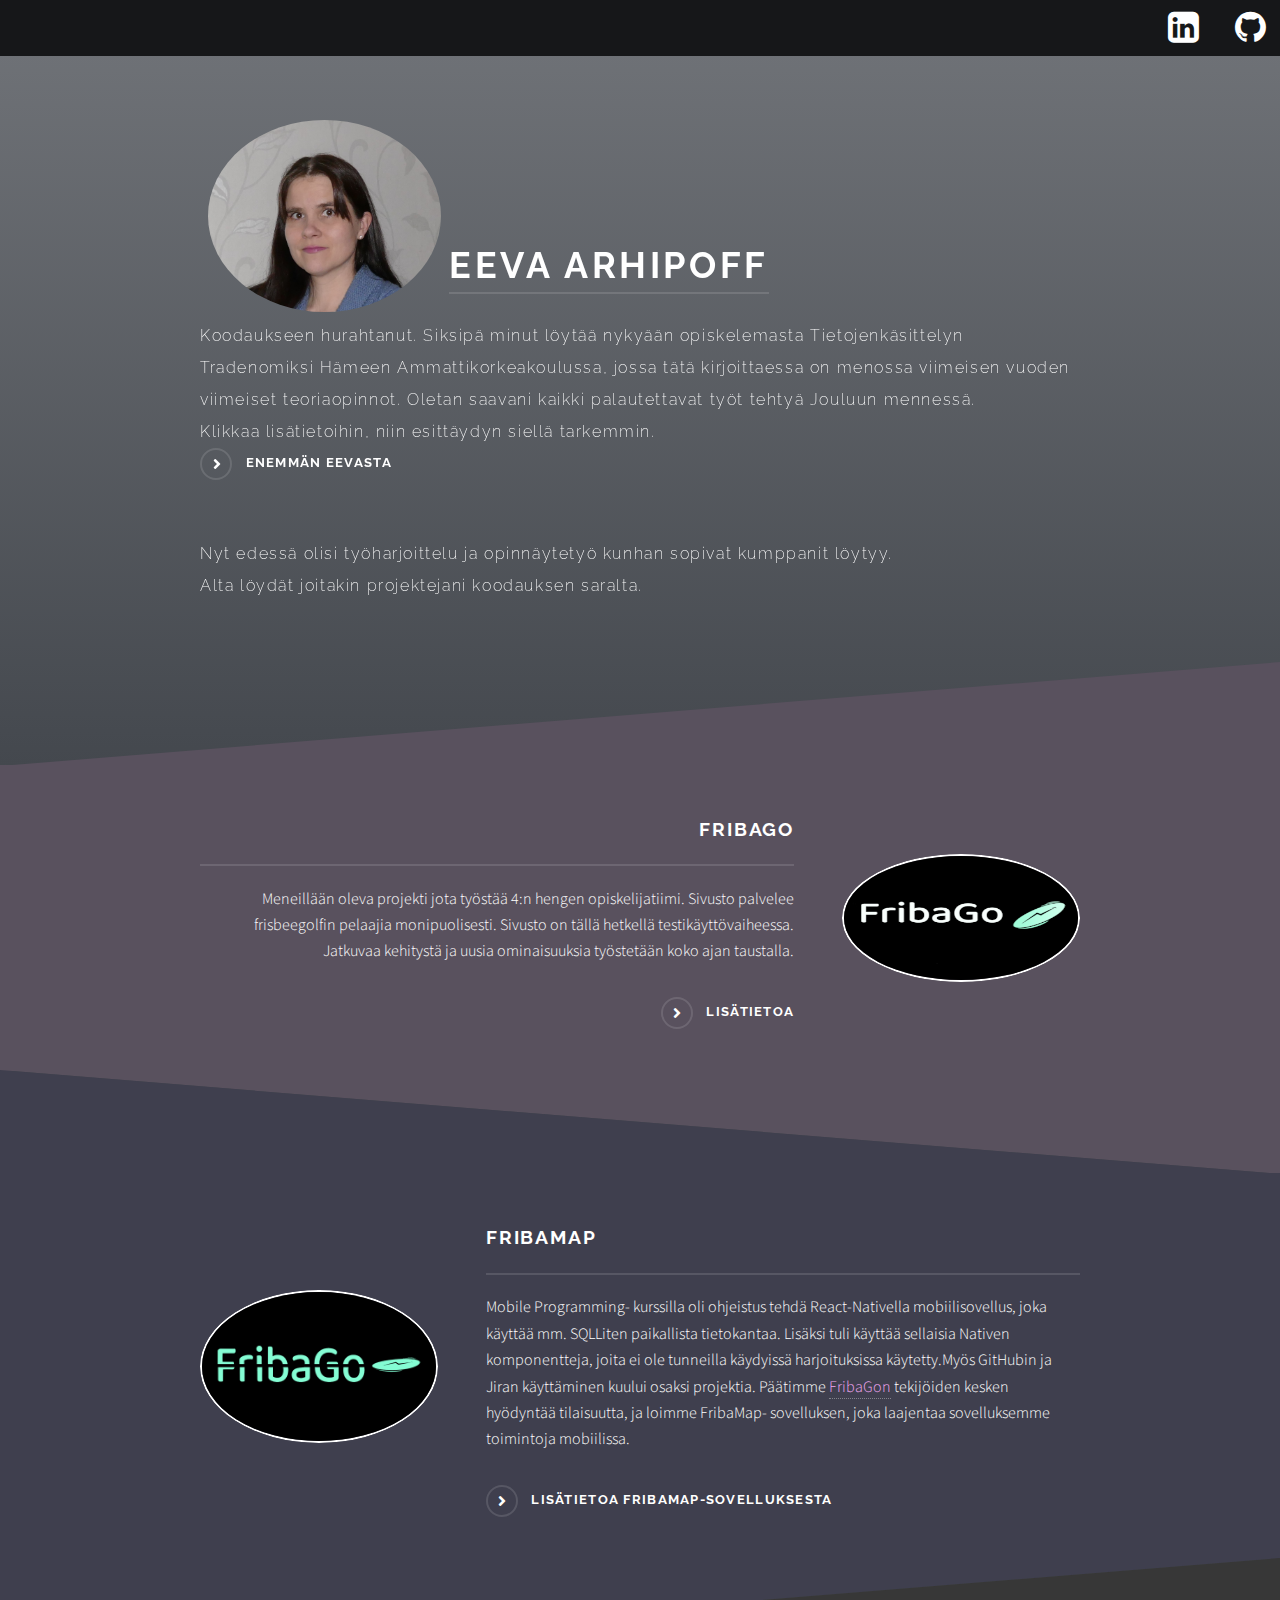
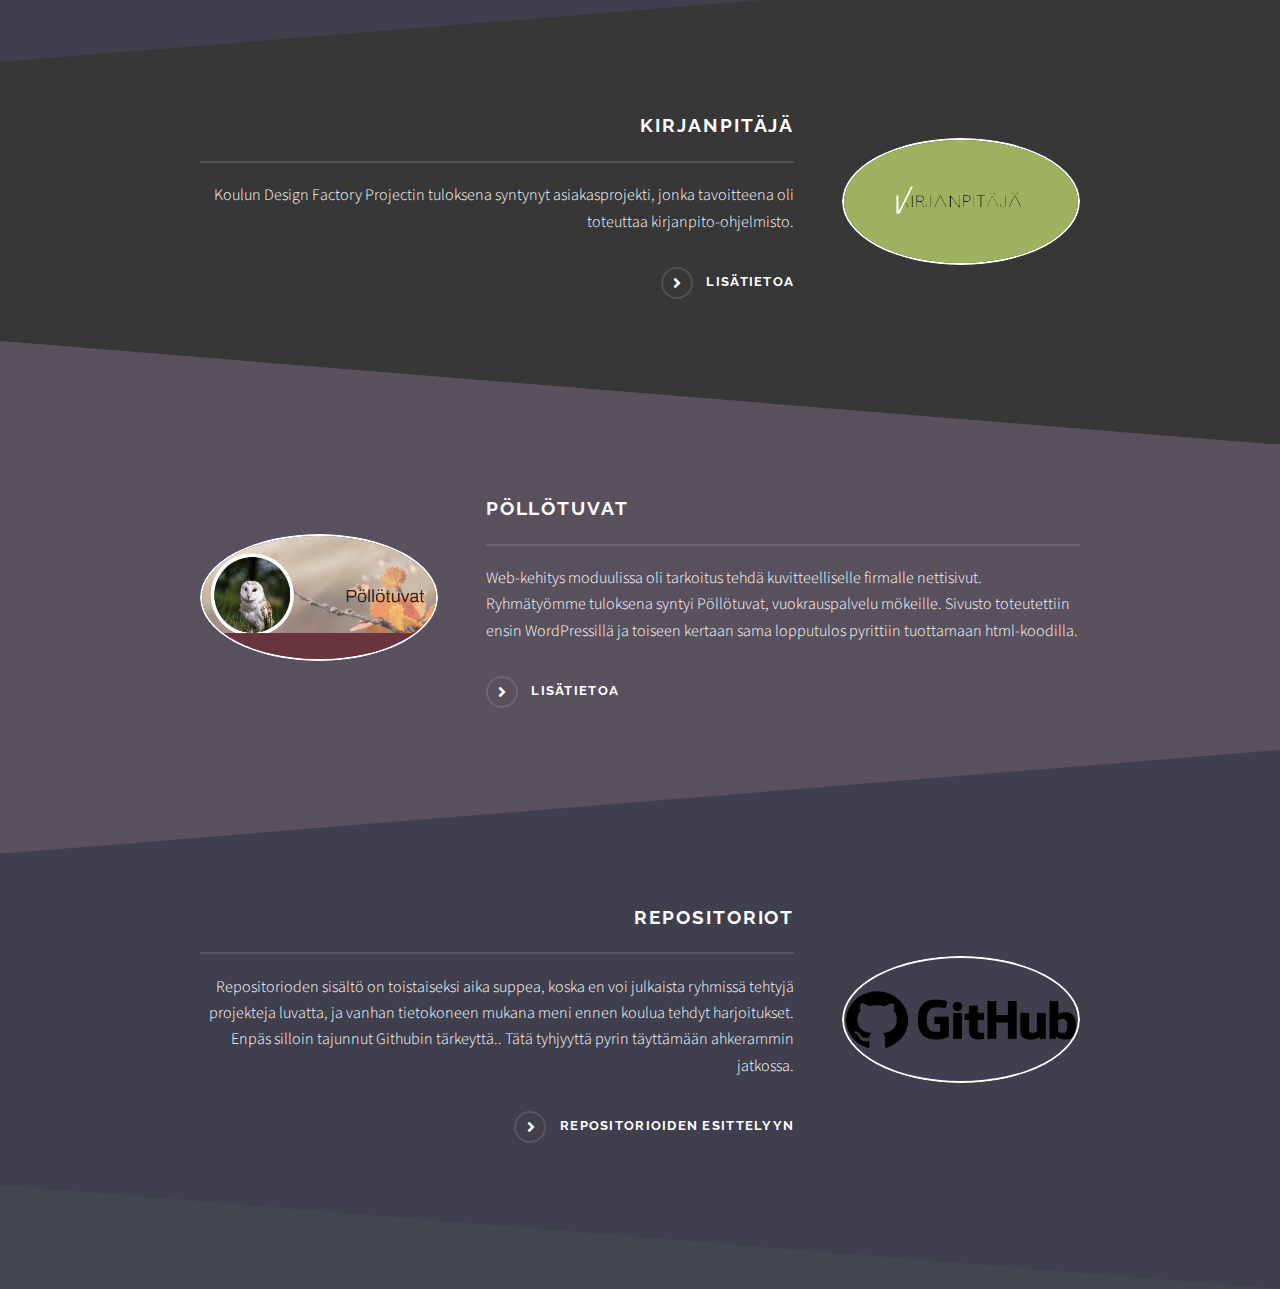
==== commit 7e30f438: "Add FribaMap" ====
--- a/index.html
+++ b/index.html
@@ -1,100 +1,145 @@
 <!DOCTYPE HTML>
 
 <html>
-	<head>
-		<title>Eeva Arhipoff</title>
-		<meta charset="utf-8" />
-		<meta name="viewport" content="width=device-width, initial-scale=1, user-scalable=no" />
-		<link rel="stylesheet" href="assets/css/main.css" />
-		<link rel="stylesheet" href="https://cdnjs.cloudflare.com/ajax/libs/font-awesome/4.7.0/css/font-awesome.min.css">
-		<noscript><link rel="stylesheet" href="assets/css/noscript.css" /></noscript>
-	</head>
-	
-	<body class="is-preload">
 
-		<!-- Page Wrapper -->
-			<div id="page-wrapper">
+<head>
+	<title>Eeva Arhipoff</title>
+	<meta charset="utf-8" />
+	<meta name="viewport" content="width=device-width, initial-scale=1, user-scalable=no" />
+	<link rel="stylesheet" href="assets/css/main.css" />
+	<link rel="stylesheet" href="https://cdnjs.cloudflare.com/ajax/libs/font-awesome/4.7.0/css/font-awesome.min.css">
+	<noscript>
+		<link rel="stylesheet" href="assets/css/noscript.css" />
+	</noscript>
+</head>
 
-				<!-- Header -->
-				<header id="header">
-					<nav>
-						<a class="fa fa-linkedin-square" href="https://www.linkedin.com/in/eeva-arhipoff" style="font-size:36px"></a>
-						<a class="fa fa-github" href="https://www.github.com/EevaArhipoff" style="font-size:36px"></a>
-					</nav>
-				</header>
+<body class="is-preload">
 
-				<!-- Banner -->
-				<section id="banner">
-					<div class="inner">
-						<div class="profile">
-							<img class="profilePic" src="images/omaKuva.jpg" alt="Kuva minusta">
-							<h2>Eeva Arhipoff</h2>
-						</div>
-						<p>Koodaukseen hurahtanut. Siksipä minut löytää nykyään opiskelemasta Tietojenkäsittelyn Tradenomiksi Hämeen Ammattikorkeakoulusta, jossa tätä kirjoittaessa on menossa toisen vuoden viimeiset kuukaudet. Klikkaa lisätietoihin, niin esittäydyn siellä tarkemmin. Alta löydät joitakin projektejani koodauksen saralta.</p>
-						<a href="omatTiedot.html" class="special">Enemmän Eevasta</a>
+	<!-- Page Wrapper -->
+	<div id="page-wrapper">
+
+		<!-- Header -->
+		<header id="header">
+			<nav>
+				<a class="fa fa-linkedin-square" href="https://www.linkedin.com/in/eeva-arhipoff"
+					style="font-size:36px"></a>
+				<a class="fa fa-github" href="https://www.github.com/EevaArhipoff" style="font-size:36px"></a>
+			</nav>
+		</header>
+
+		<!-- Banner -->
+		<section id="banner">
+			<div class="inner">
+				<div class="profile">
+					<img class="profilePic" src="images/omaKuva.jpg" alt="Kuva minusta">
+					<h2>Eeva Arhipoff</h2>
+				</div>
+				<p>Koodaukseen hurahtanut. Siksipä minut löytää nykyään opiskelemasta Tietojenkäsittelyn Tradenomiksi
+					Hämeen Ammattikorkeakoulussa, jossa tätä kirjoittaessa on menossa viimeisen vuoden viimeiset
+					teoriaopinnot. Oletan saavani kaikki palautettavat työt tehtyä Jouluun mennessä.<br>Klikkaa
+					lisätietoihin, niin esittäydyn siellä tarkemmin. </br>
+					<a href="omatTiedot.html" class="special">Enemmän Eevasta</a> </br>
+					Nyt edessä olisi työharjoittelu ja opinnäytetyö kunhan sopivat kumppanit löytyy. </br>
+					Alta
+					löydät joitakin projektejani koodauksen
+					saralta.
+				</p>
+
+			</div>
+		</section>
+
+		<!-- Wrapper -->
+		<section id="wrapper">
+
+			<!-- FribaGo -->
+			<section id="one" class="wrapper spotlight style1">
+				<div class="inner">
+					<a href="fribago.html" class="image"><img src="images/friba1.png" alt="FribaGon logo" /></a>
+					<div class="content">
+						<h2 class="major">Fribago</h2>
+						<p>Meneillään oleva projekti jota työstää 4:n hengen opiskelijatiimi. Sivusto palvelee
+							frisbeegolfin pelaajia monipuolisesti. Sivusto on tällä hetkellä testikäyttövaiheessa.
+							Jatkuvaa kehitystä ja uusia ominaisuuksia työstetään koko ajan taustalla.</p>
+						<a href="fribago.html" class="special">Lisätietoa</a>
 					</div>
-				</section>
+				</div>
+			</section>
 
-				<!-- Wrapper -->
-				<section id="wrapper">
+			<!-- FribaMap -->
+			<section id="two" class="wrapper alt spotlight style2">
+				<div class="inner">
+					<a href="fribaMap.html" class="image"><img src="images/FribaMap/LatausIkkuna.png"
+							alt="FribaMap logo" /></a>
+					<div class="content">
+						<h2 class="major">FribaMap</h2>
+						<p>Mobile Programming- kurssilla oli ohjeistus tehdä React-Nativella mobiilisovellus, joka
+							käyttää mm. SQLLiten paikallista tietokantaa. Lisäksi tuli käyttää sellaisia Nativen
+							komponentteja,
+							joita ei ole tunneilla käydyissä harjoituksissa käytetty.Myös GitHubin ja Jiran käyttäminen
+							kuului osaksi projektia. Päätimme <a href="fribago.html" class="linksInText"
+								target="blank">FribaGon</a> tekijöiden
+							kesken hyödyntää
+							tilaisuutta, ja loimme FribaMap- sovelluksen, joka laajentaa sovelluksemme toimintoja
+							mobiilissa.</p>
+						<a href="fribaMap.html" class="special">Lisätietoa FribaMap-sovelluksesta</a>
+					</div>
+				</div>
+			</section>
 
-					<!-- FribaGo -->
-					<section id="one" class="wrapper spotlight style1">
-						<div class="inner">
-							<a href="fribago.html" class="image"><img src="images/friba1.png" alt="FribaGon logo" /></a>
-							<div class="content">
-								<h2 class="major">Fribago</h2>
-								<p>Meneillään oleva projekti jota työstää 4:n hengen opiskelijatiimi. Sivusto palvelee frisbeegolfin pelaajia monipuolisesti. Sivusto on tällä hetkellä testikäyttövaiheessa. Jatkuvaa kehitystä ja uusia ominaisuuksia työstetään koko ajan taustalla.</p>
-								<a href="fribago.html" class="special">Lisätietoa</a>
-							</div>
-						</div>
-					</section>
+			<!-- Kirjanpitäjä -->
+			<section id="three" class="wrapper spotlight style3">
+				<div class="inner">
+					<a href="kirjanpitaja.html" class="image"><img src="images/kirjanpitaja.png"
+							alt="Kirjanpitäjän logo" /></a>
+					<div class="content">
+						<h2 class="major">Kirjanpitäjä</h2>
+						<p>Koulun Design Factory Projectin tuloksena syntynyt asiakasprojekti, jonka tavoitteena oli
+							toteuttaa kirjanpito-ohjelmisto. </p>
+						<a href="kirjanpitaja.html" class="special">Lisätietoa</a>
+					</div>
+				</div>
+			</section>
 
-					<!-- Kirjanpitäjä -->
-					<section id="two" class="wrapper alt spotlight style2">
-						<div class="inner">
-							<a href="kirjanpitaja.html" class="image"><img src="images/kirjanpitaja.png" alt="Kirjanpitäjän logo" /></a>
-							<div class="content">
-								<h2 class="major">Kirjanpitäjä</h2>
-								<p>Koulun Design Factory Projectin tuloksena syntynyt asiakasprojekti, jonka tavoitteena oli toteuttaa kirjanpito-ohjelmisto. </p>
-								<a href="kirjanpitaja.html" class="special">Lisätietoa</a>
-							</div>
-						</div>
-					</section>
+			<!-- Pöllötuvat -->
+			<section id="four" class="wrapper alt spotlight style1">
+				<div class="inner">
+					<a href="pollotuvat.html" class="image"><img src="images/pollotuvat.png"
+							alt="Pöllötupien logo" /></a>
+					<div class="content">
+						<h2 class="major">Pöllötuvat</h2>
+						<p>Web-kehitys moduulissa oli tarkoitus tehdä kuvitteelliselle firmalle nettisivut. Ryhmätyömme
+							tuloksena syntyi Pöllötuvat, vuokrauspalvelu mökeille. Sivusto toteutettiin ensin
+							WordPressillä ja toiseen kertaan sama lopputulos pyrittiin tuottamaan html-koodilla.</p>
+						<a href="pollotuvat.html" class="special">Lisätietoa</a>
+					</div>
+				</div>
+			</section>
 
-					<!-- Pöllötuvat -->
-					<section id="three" class="wrapper spotlight style3">
-						<div class="inner">
-							<a href="pollotuvat.html" class="image"><img src="images/pollotuvat.png" alt="Pöllötupien logo" /></a>
-							<div class="content">
-								<h2 class="major">Pöllötuvat</h2>
-								<p>Web-kehitys moduulissa oli tarkoitus tehdä kuvitteelliselle firmalle nettisivut. Ryhmätyömme tuloksena syntyi Pöllötuvat, vuokrauspalvelu mökeille. Sivusto toteutettiin ensin WordPressillä ja toiseen kertaan sama lopputulos pyrittiin tuottamaan html-koodilla.</p>
-								<a href="pollotuvat.html" class="special">Lisätietoa</a>
-							</div>
-						</div>
-					</section>
+			<!-- Repositories -->
+			<section id="five" class="wrapper spotlight style2">
+				<div class="inner">
+					<a href="repositories.html" class="image"><img src="images/githubLogo.png" alt="Github logo" /></a>
+					<div class="content">
+						<h2 class="major">Repositoriot</h2>
+						<p>Repositorioden sisältö on toistaiseksi aika suppea, koska en voi julkaista ryhmissä tehtyjä
+							projekteja luvatta, ja vanhan tietokoneen mukana meni ennen koulua tehdyt harjoitukset.
+							Enpäs silloin tajunnut Githubin tärkeyttä.. Tätä tyhjyyttä pyrin täyttämään ahkerammin
+							jatkossa.</p>
+						<a href="repositories.html" class="special">Repositorioiden esittelyyn</a>
+					</div>
+				</div>
+			</section>
+		</section>
+	</div>
 
-					<!-- Repositories -->
-					<section id="two" class="wrapper alt spotlight style2">
-						<div class="inner">
-							<a href="repositories.html" class="image"><img src="images/githubLogo.png" alt="Github logo" /></a>
-							<div class="content">
-								<h2 class="major">Repositoriot</h2>
-								<p>Repositorioden sisältö on toistaiseksi aika suppea, koska en voi julkaista ryhmissä tehtyjä projekteja luvatta, ja vanhan tietokoneen mukana meni ennen koulua tehdyt harjoitukset. Enpäs silloin tajunnut Githubin tärkeyttä.. Tätä tyhjyyttä pyrin täyttämään ahkerammin jatkossa.</p>
-								<a href="repositories.html" class="special">Repositorioiden esittelyyn</a>
-							</div>
-						</div>
-					</section>
-				</section>
-			</div>
-		
-		<!-- Scripts -->
-			<script src="assets/js/jquery.min.js"></script>
-			<script src="assets/js/jquery.scrollex.min.js"></script>
-			<script src="assets/js/browser.min.js"></script>
-			<script src="assets/js/breakpoints.min.js"></script>
-			<script src="assets/js/util.js"></script>
-			<script src="assets/js/main.js"></script>
+	<!-- Scripts -->
+	<script src="assets/js/jquery.min.js"></script>
+	<script src="assets/js/jquery.scrollex.min.js"></script>
+	<script src="assets/js/browser.min.js"></script>
+	<script src="assets/js/breakpoints.min.js"></script>
+	<script src="assets/js/util.js"></script>
+	<script src="assets/js/main.js"></script>
 
-	</body>
+</body>
+
 </html>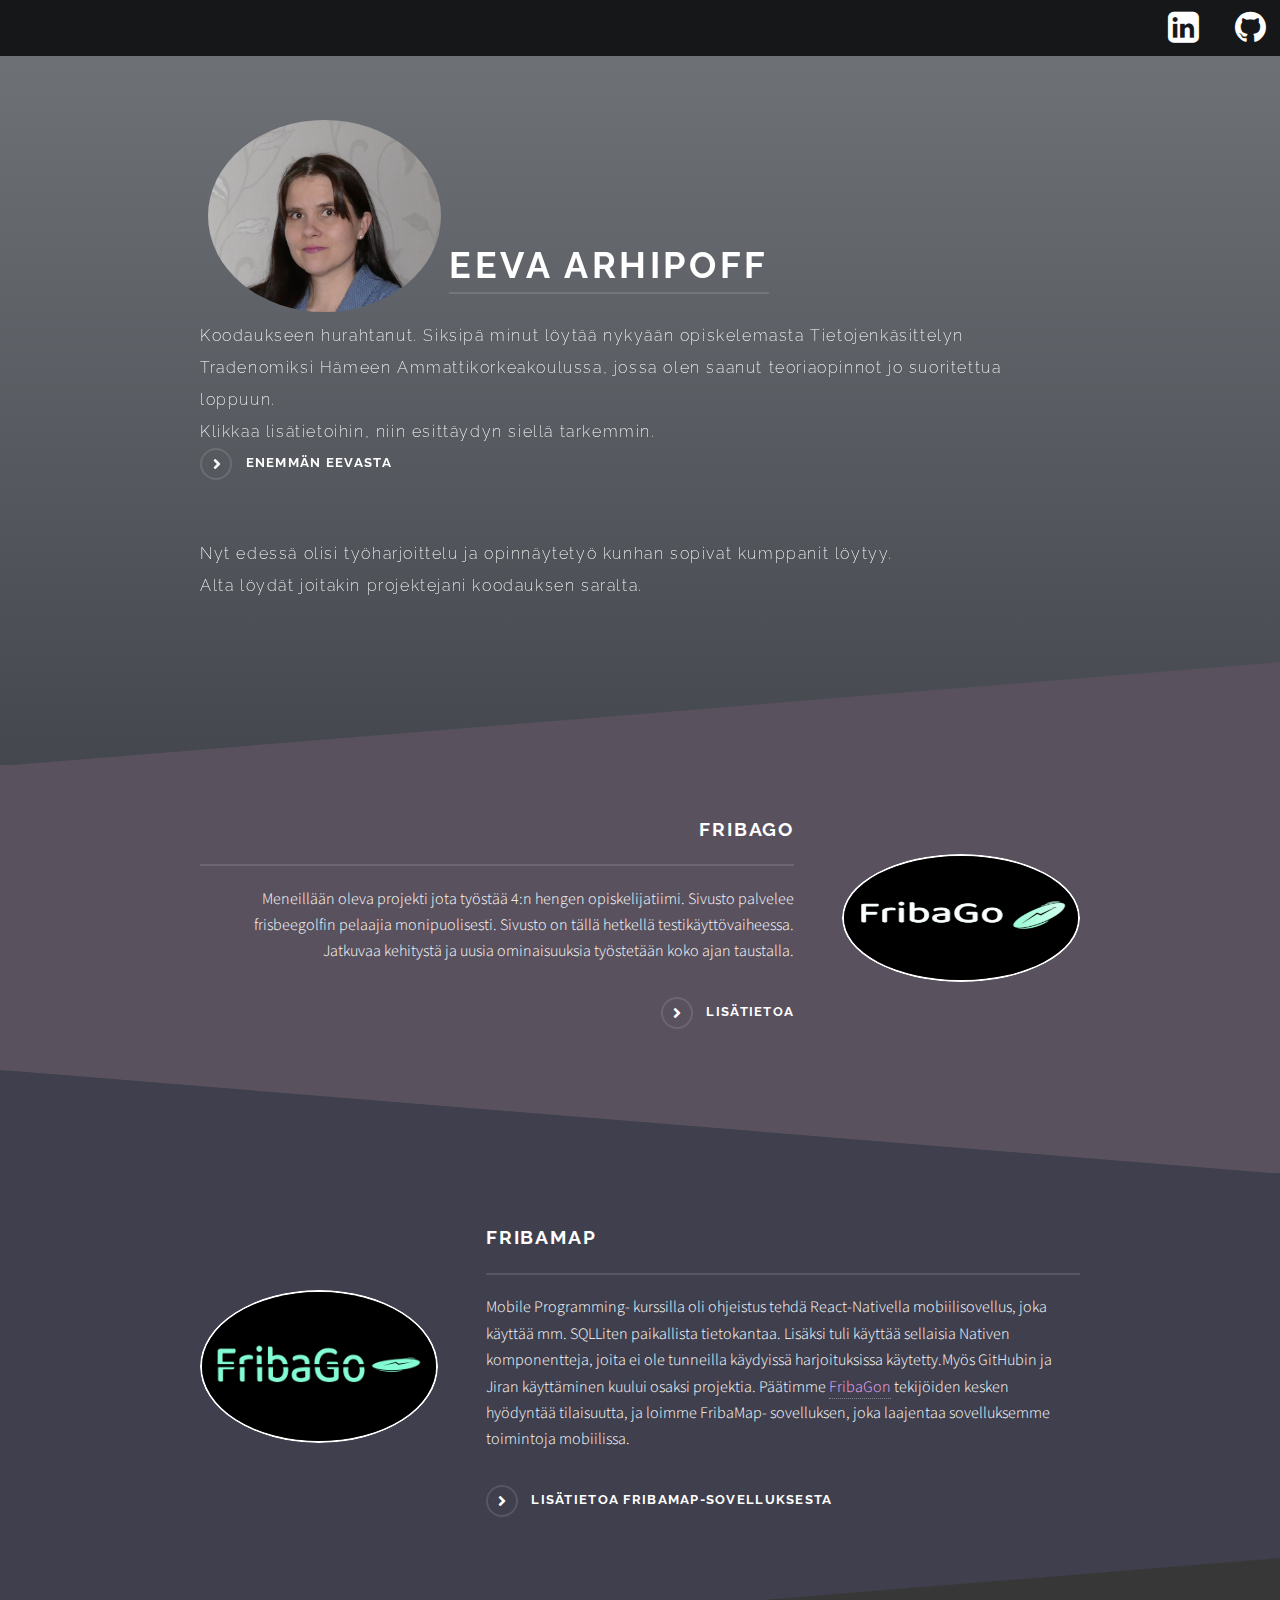
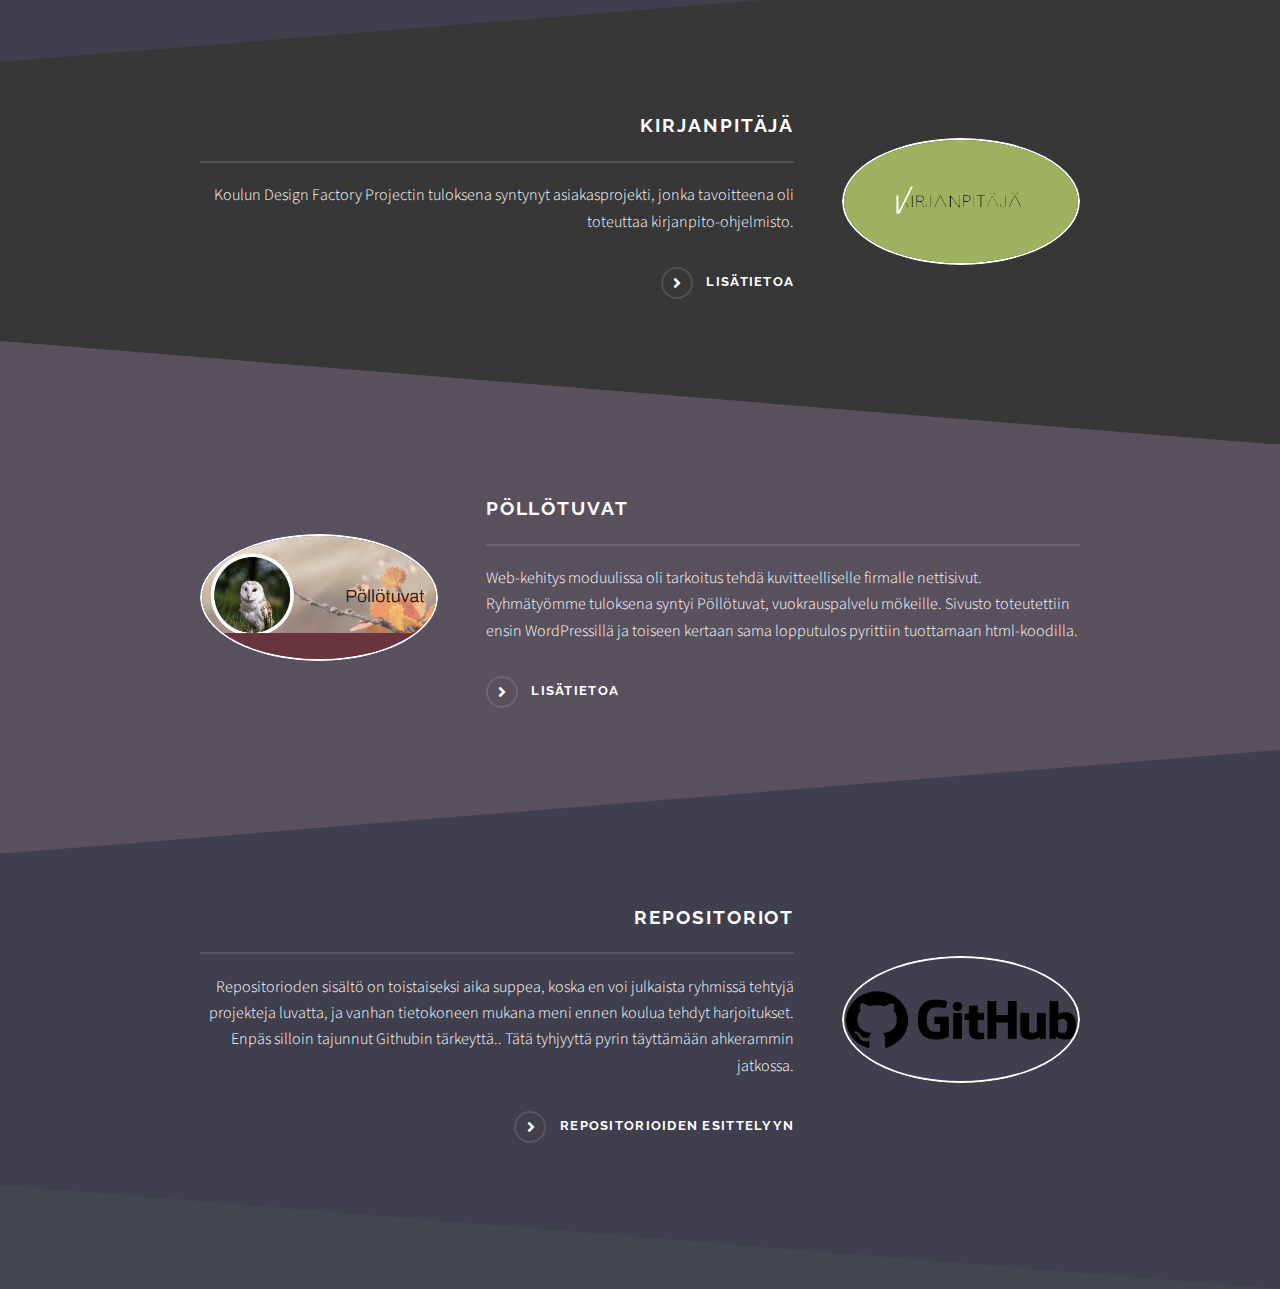
==== commit 7275f2e4: "Update to text" ====
--- a/index.html
+++ b/index.html
@@ -35,8 +35,7 @@
 					<h2>Eeva Arhipoff</h2>
 				</div>
 				<p>Koodaukseen hurahtanut. Siksipä minut löytää nykyään opiskelemasta Tietojenkäsittelyn Tradenomiksi
-					Hämeen Ammattikorkeakoulussa, jossa tätä kirjoittaessa on menossa viimeisen vuoden viimeiset
-					teoriaopinnot. Oletan saavani kaikki palautettavat työt tehtyä Jouluun mennessä.<br>Klikkaa
+					Hämeen Ammattikorkeakoulussa, jossa olen saanut teoriaopinnot jo suoritettua loppuun.<br>Klikkaa
 					lisätietoihin, niin esittäydyn siellä tarkemmin. </br>
 					<a href="omatTiedot.html" class="special">Enemmän Eevasta</a> </br>
 					Nyt edessä olisi työharjoittelu ja opinnäytetyö kunhan sopivat kumppanit löytyy. </br>
